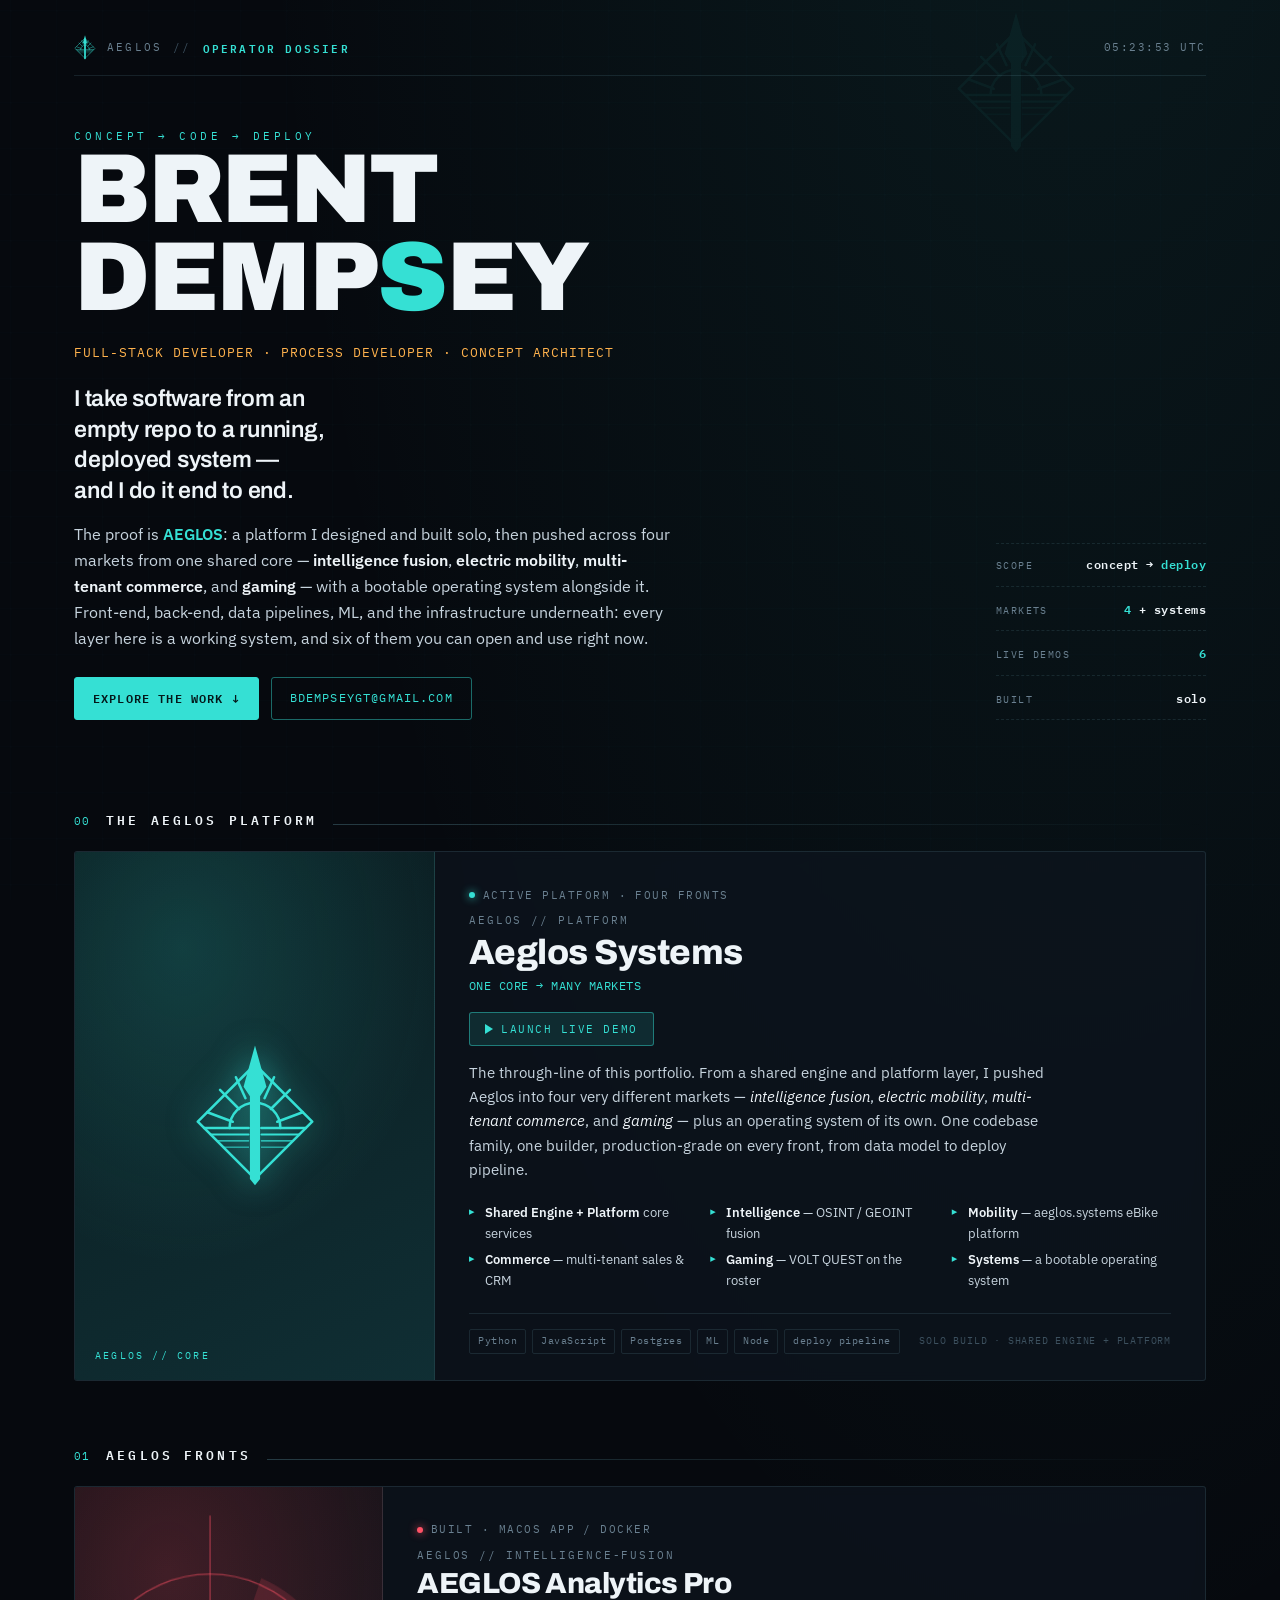
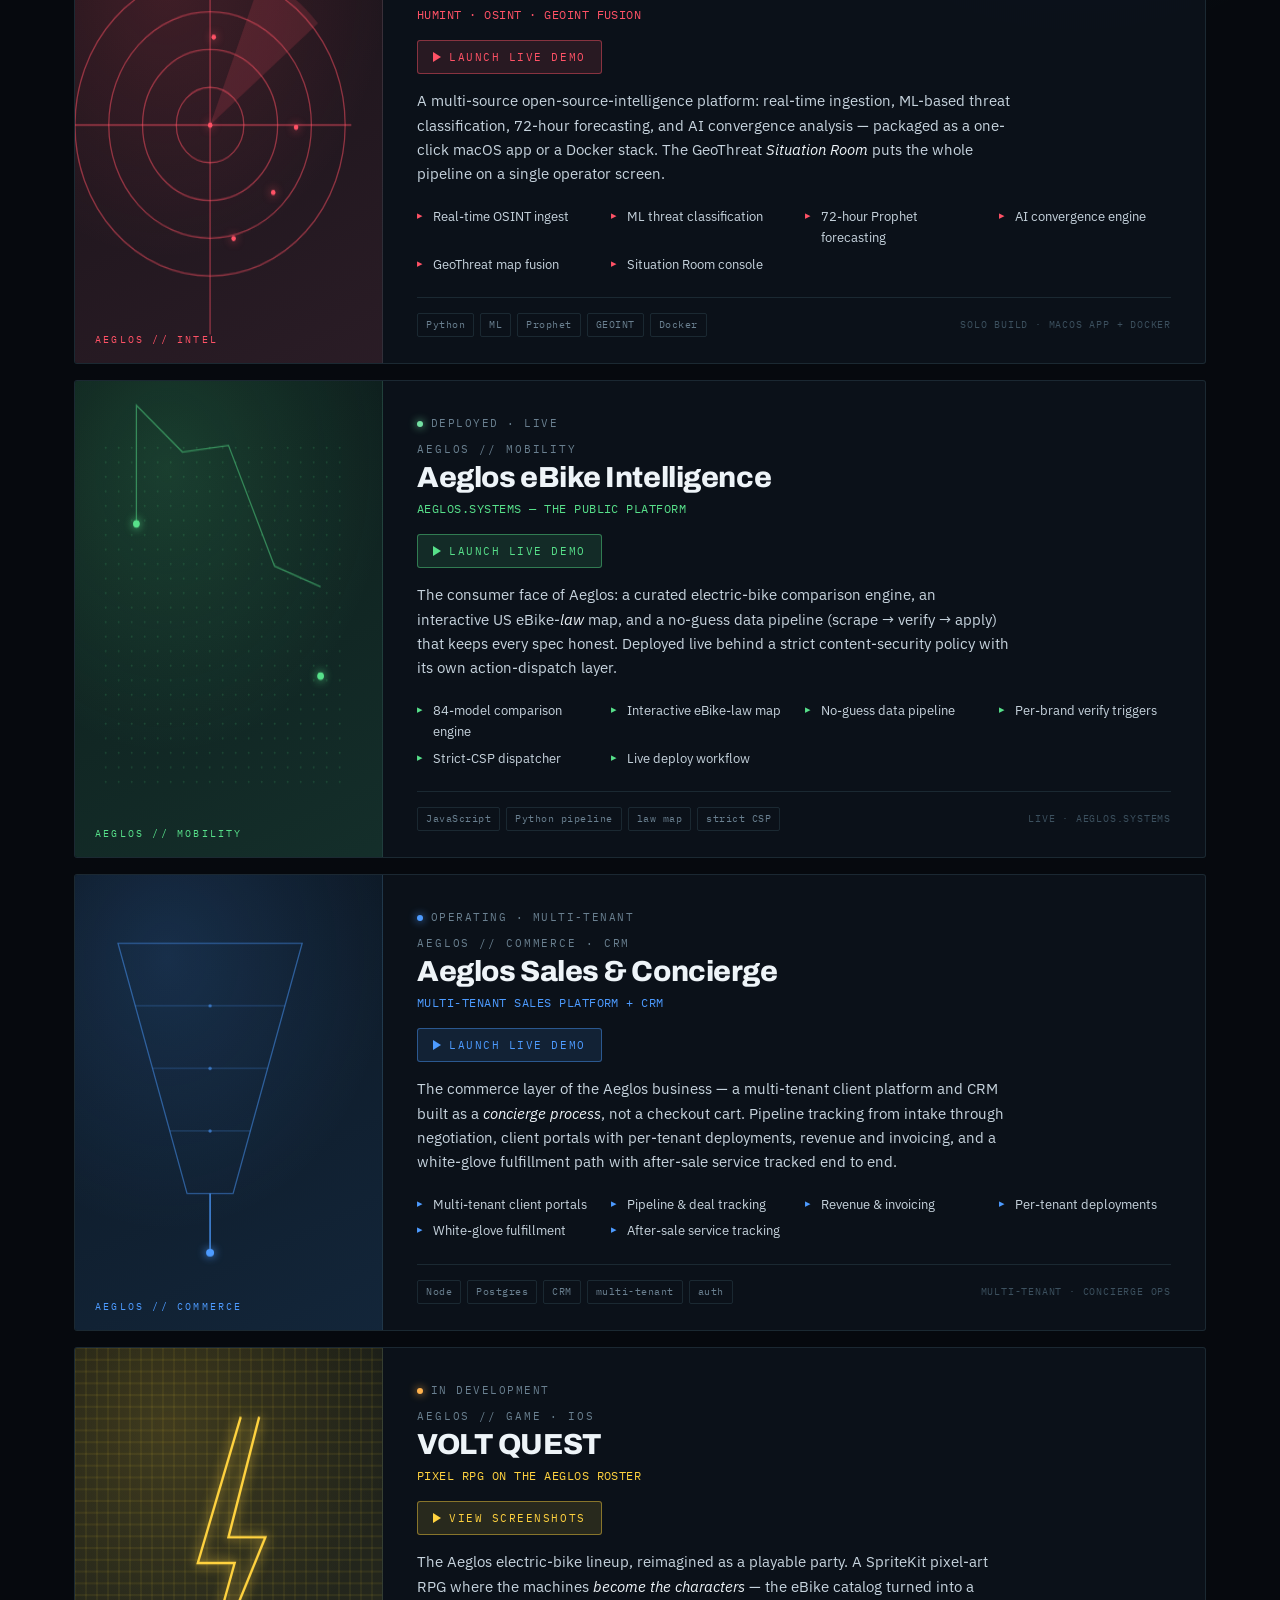
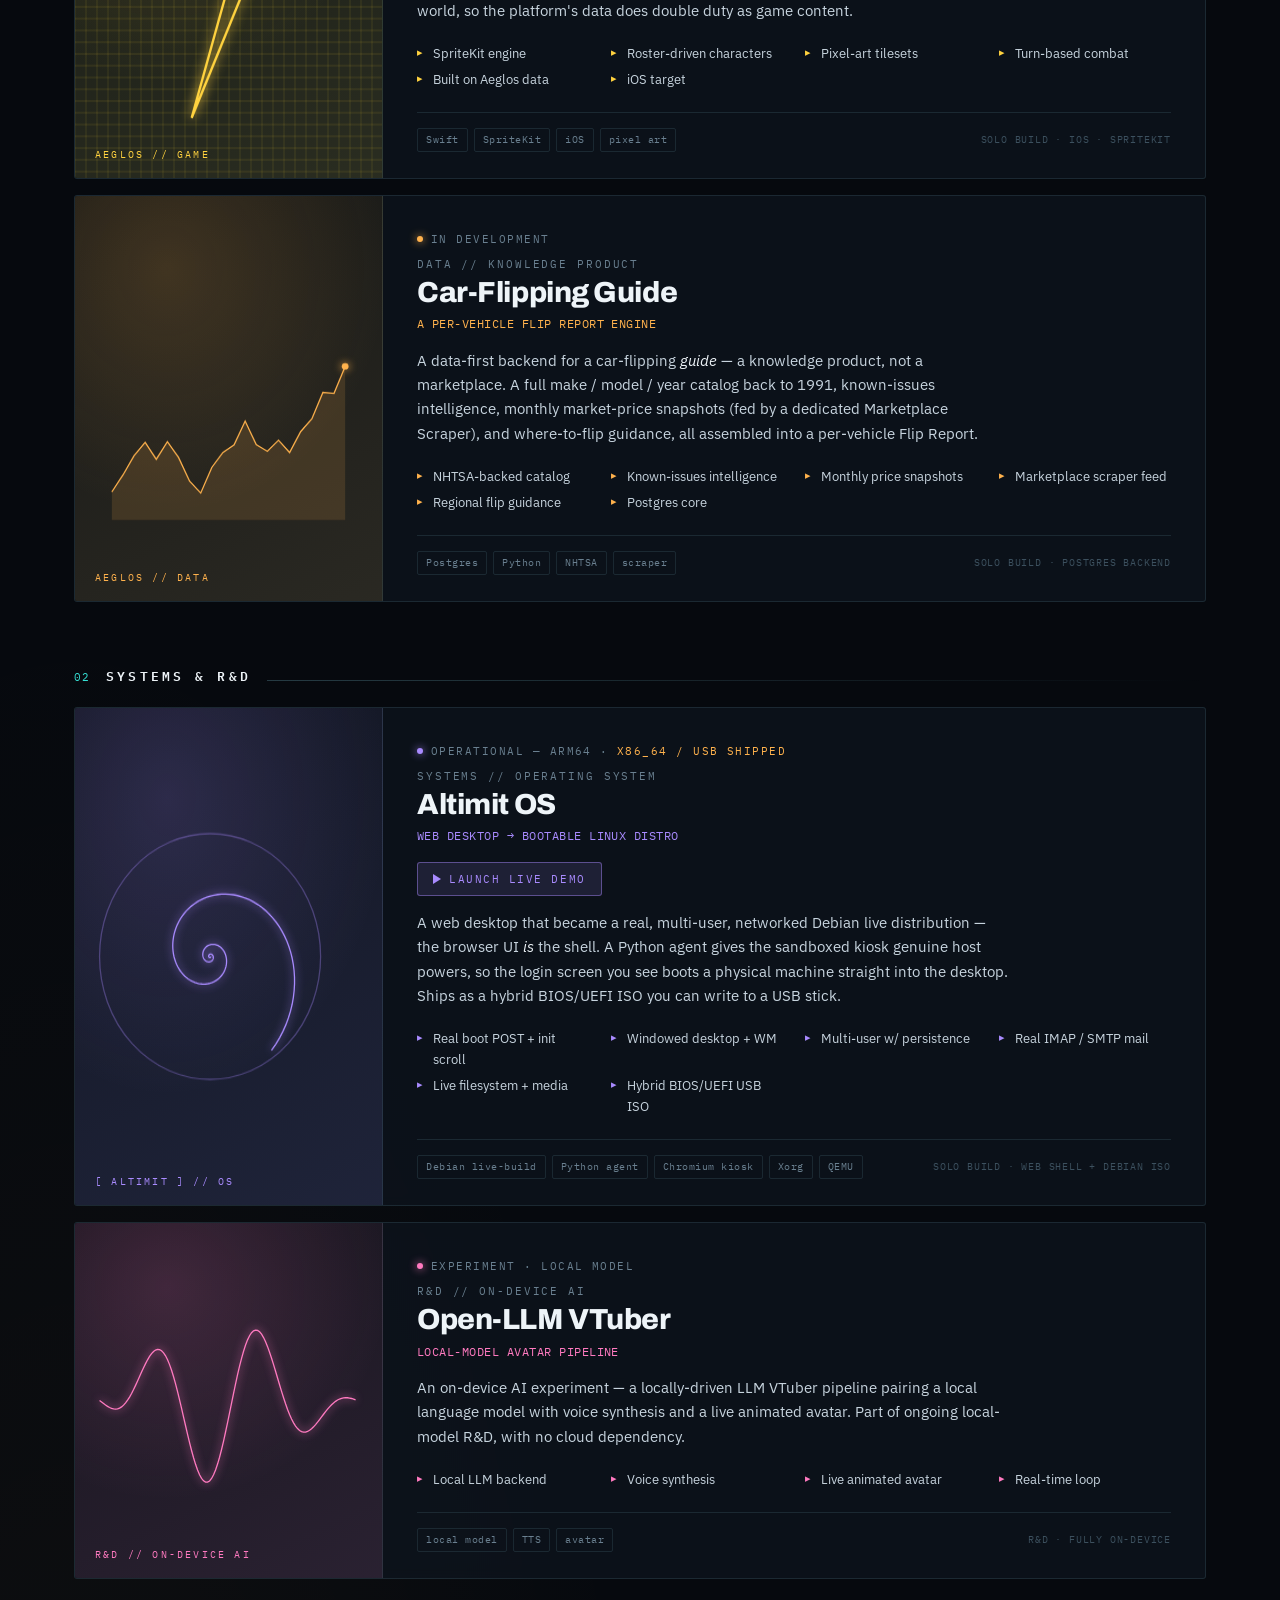
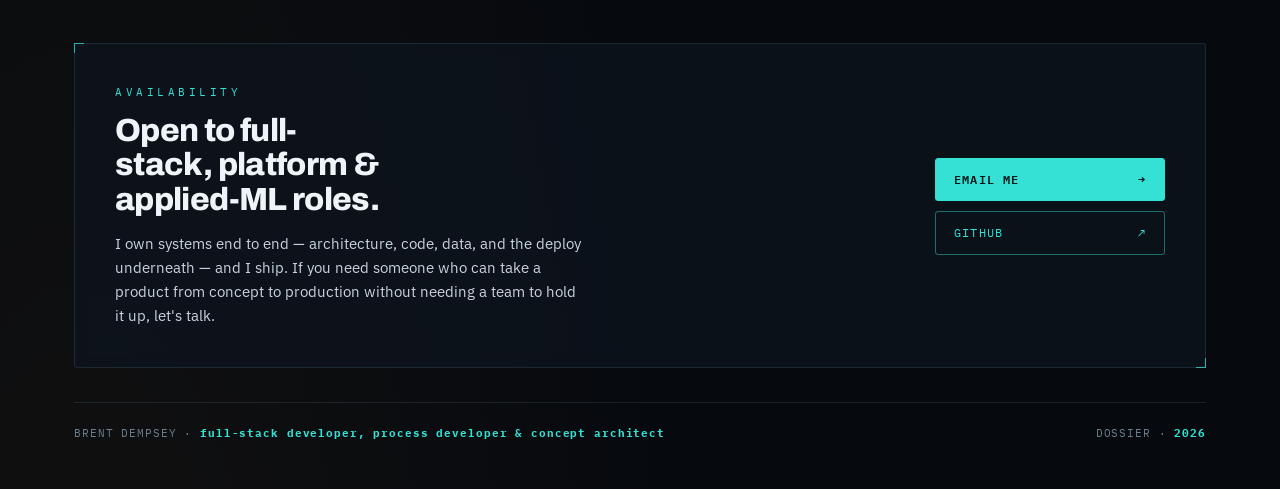
==== index.html @ 0423361f "Major polish pass: Aeglos mark + logo, Archivo/IBM Plex type system, sharpened senior copy, contact/" ====
<!DOCTYPE html>
<html lang="en">
<head>
<meta charset="utf-8">
<meta name="viewport" content="width=device-width, initial-scale=1">
<meta name="robots" content="noindex, nofollow, noarchive, noimageindex">
<title>Brent Dempsey — Full-Stack Developer &amp; Systems Builder</title>
<meta name="description" content="Brent Dempsey — full-stack developer and systems builder. AEGLOS: one platform shipped across intelligence, mobility, commerce, and gaming, plus a bootable OS. Concept to deploy, solo. Six live demos.">
<meta property="og:type" content="website">
<meta property="og:title" content="Brent Dempsey — Full-Stack Developer &amp; Systems Builder">
<meta property="og:description" content="One platform, four markets, a bootable OS — designed, built, and deployed solo. Six working demos you can open and use.">
<link rel="preconnect" href="https://fonts.googleapis.com">
<link rel="preconnect" href="https://fonts.gstatic.com" crossorigin>
<link href="https://fonts.googleapis.com/css2?family=Archivo:wght@500;600;700;800;900&family=IBM+Plex+Mono:wght@400;500;600&family=IBM+Plex+Sans:wght@300;400;500;600&display=swap" rel="stylesheet">
<link rel="icon" type="image/svg+xml" href="favicon.svg">
<style>
  :root{
    --void:#06090e; --void2:#080d14;
    --surface:rgba(14,22,31,.72); --surface2:rgba(20,30,41,.55);
    --ink:#c7d4de; --head:#eef4f8; --dim:#6a8090; --faint:#3c505e;
    --signal:#35e0d4; --signal-dim:#1a9f97;
    --amber:#ffb24d; --live:#74e0a3;
    --line:rgba(120,180,200,.14); --line-strong:rgba(120,190,205,.28);
    --acc:var(--signal);
    --mono:'IBM Plex Mono',ui-monospace,"SF Mono",Menlo,Consolas,monospace;
    --sans:'IBM Plex Sans',system-ui,-apple-system,"Helvetica Neue",Arial,sans-serif;
    --display:'Archivo',system-ui,-apple-system,"Helvetica Neue",Arial,sans-serif;
    --max:1180px;
  }
  *{box-sizing:border-box;margin:0;padding:0}
  html{scroll-behavior:smooth}
  body{
    background:var(--void); color:var(--ink); font-family:var(--sans);
    line-height:1.62; -webkit-font-smoothing:antialiased; overflow-x:hidden;
    background-image:
      radial-gradient(120% 80% at 84% -12%, rgba(53,224,212,.09), transparent 55%),
      radial-gradient(90% 70% at 6% 110%, rgba(255,178,77,.05), transparent 55%);
  }
  #hud{position:fixed;inset:0;z-index:0;pointer-events:none;opacity:.5}
  .wrap{position:relative;z-index:1;max-width:var(--max);margin:0 auto;padding:0 24px}
  a{color:inherit}

  /* Aeglos mark */
  .mk{display:block;color:var(--signal)}
  .mk-sm{width:22px;height:27px;flex:none}
  .mk-big{width:190px;height:auto;color:var(--acc);filter:drop-shadow(0 0 16px color-mix(in srgb,var(--acc) 55%,transparent));animation:mkpulse 5s ease-in-out infinite}
  @keyframes mkpulse{50%{filter:drop-shadow(0 0 26px color-mix(in srgb,var(--acc) 80%,transparent))}}
  @media (prefers-reduced-motion:reduce){.mk-big{animation:none}}

  .eyebrow{font-family:var(--mono);font-size:11px;letter-spacing:.32em;text-transform:uppercase;color:var(--signal)}
  .panel{position:relative;background:var(--surface);border:1px solid var(--line);
    backdrop-filter:blur(6px);border-radius:3px}
  .panel::before,.panel::after{content:"";position:absolute;width:9px;height:9px;border:1px solid var(--acc);opacity:.75}
  .panel::before{top:-1px;left:-1px;border-right:0;border-bottom:0}
  .panel::after{bottom:-1px;right:-1px;border-left:0;border-top:0}
  .tick{display:inline-flex;align-items:center;gap:8px;font-family:var(--mono);font-size:10.5px;letter-spacing:.14em;text-transform:uppercase;color:var(--dim)}
  .dot{width:6px;height:6px;border-radius:50%;background:var(--acc);box-shadow:0 0 8px var(--acc)}
  .dot.live{background:var(--live);box-shadow:0 0 8px var(--live)}
  .dot.amber{background:var(--amber);box-shadow:0 0 8px var(--amber)}

  /* header */
  header{padding:34px 0 26px;position:relative}
  .topbar{display:flex;justify-content:space-between;align-items:center;gap:16px;flex-wrap:wrap;
    border-bottom:1px solid var(--line);padding-bottom:14px;margin-bottom:52px}
  .brand{display:flex;align-items:center;gap:11px;font-family:var(--mono);font-size:11px;letter-spacing:.2em;color:var(--dim)}
  .brand b{color:var(--signal);font-weight:600}
  .brand .sep{color:var(--faint)}
  #clock{font-family:var(--mono);font-size:11px;letter-spacing:.14em;color:var(--dim);font-variant-numeric:tabular-nums}
  .hero-grid{display:grid;grid-template-columns:1fr auto;gap:44px;align-items:end;position:relative}
  .hero-mk{position:absolute;right:-40px;top:-120px;width:min(460px,42vw);height:auto;color:var(--signal);opacity:.05;z-index:-1;pointer-events:none}
  h1{font-family:var(--display);font-weight:900;letter-spacing:-.025em;line-height:.9;font-size:clamp(46px,8.6vw,98px);color:var(--head);text-wrap:balance}
  h1 .amp{color:var(--signal)}
  .role{font-family:var(--mono);font-size:12.5px;letter-spacing:.08em;color:var(--amber);margin-top:20px;text-transform:uppercase}
  .lead{font-family:var(--display);font-weight:600;font-size:clamp(18px,2.4vw,23px);line-height:1.32;color:var(--head);max-width:22ch;margin-top:22px;letter-spacing:-.01em;text-wrap:balance}
  .thesis{max-width:60ch;margin-top:16px;font-size:16px;color:var(--ink)}
  .thesis b{color:var(--head);font-weight:600} .thesis em{color:var(--signal);font-style:normal;font-weight:600}
  .hero-actions{display:flex;flex-wrap:wrap;gap:12px;margin-top:26px}
  .btn{font-family:var(--mono);font-size:11.5px;letter-spacing:.1em;text-transform:uppercase;text-decoration:none;
    padding:11px 18px;border-radius:3px;display:inline-flex;align-items:center;gap:8px;transition:transform .16s ease,background .16s ease,border-color .16s ease}
  .btn-primary{background:var(--signal);color:#04181a;font-weight:600;border:1px solid var(--signal)}
  .btn-primary:hover{transform:translateY(-2px);box-shadow:0 8px 24px rgba(53,224,212,.24)}
  .btn-ghost{background:transparent;color:var(--signal);border:1px solid color-mix(in srgb,var(--signal) 45%,transparent)}
  .btn-ghost:hover{background:color-mix(in srgb,var(--signal) 12%,transparent);transform:translateY(-2px)}
  .heroright{display:flex;flex-direction:column;gap:2px;min-width:210px}
  .statline{display:flex;justify-content:space-between;gap:18px;font-family:var(--mono);font-size:12px;
    padding:11px 0;border-bottom:1px dashed var(--line);letter-spacing:.04em;align-items:baseline}
  .statline:first-child{border-top:1px dashed var(--line)}
  .statline span{color:var(--dim);font-size:10px;letter-spacing:.14em;text-transform:uppercase} .statline b{color:var(--head);font-weight:600;font-variant-numeric:tabular-nums}
  .statline b em{color:var(--signal);font-style:normal}

  /* section head */
  .sec{margin:64px 0 20px;display:flex;align-items:baseline;gap:16px}
  .sec h2{font-family:var(--mono);font-size:13px;letter-spacing:.24em;text-transform:uppercase;color:var(--head);font-weight:600}
  .sec .rule{flex:1;height:1px;background:linear-gradient(90deg,var(--line-strong),transparent)}
  .sec .idx{font-family:var(--mono);font-size:11px;color:var(--acc);letter-spacing:.1em}

  /* build panel */
  .build{display:grid;grid-template-columns:308px 1fr;overflow:hidden;margin-bottom:16px}
  .build.feature{grid-template-columns:360px 1fr}
  .b-vis{position:relative;border-right:1px solid var(--line);min-height:296px;display:flex;align-items:center;justify-content:center;
    background:radial-gradient(120% 100% at 30% 18%, color-mix(in srgb, var(--acc) 16%, transparent), transparent 60%),
      linear-gradient(155deg, color-mix(in srgb, var(--acc) 7%, #070d12), color-mix(in srgb, var(--acc) 13%, #0a141c))}
  .b-vis canvas{position:absolute;inset:0;width:100%;height:100%}
  .b-vis .stamp{position:absolute;left:20px;bottom:15px;font-family:var(--mono);font-size:10px;letter-spacing:.22em;color:var(--acc);text-transform:uppercase;z-index:1}
  .b-body{padding:28px 34px 26px}
  .b-body .code{font-family:var(--mono);font-size:10.5px;letter-spacing:.18em;color:var(--dim);text-transform:uppercase;margin-top:6px}
  .b-body h3{font-family:var(--display);font-weight:800;font-size:29px;color:var(--head);letter-spacing:-.015em;margin-top:5px;line-height:1.04}
  .build.feature .b-body h3{font-size:35px}
  .b-body .sub{font-family:var(--mono);font-size:12px;color:var(--acc);letter-spacing:.04em;margin-top:6px;text-transform:uppercase}
  .b-body p{margin-top:15px;max-width:66ch;color:var(--ink);font-size:15px}
  .b-body p em{color:var(--head);font-style:italic}
  .caps{display:grid;grid-template-columns:repeat(auto-fit,minmax(160px,1fr));gap:5px 22px;margin-top:20px;list-style:none}
  .caps li{font-size:13px;color:var(--ink);padding-left:16px;position:relative}
  .caps li::before{content:"▸";position:absolute;left:0;color:var(--acc);font-size:11px;top:1px}
  .caps li b{color:var(--head);font-weight:600}
  .foot{display:flex;justify-content:space-between;align-items:center;gap:12px;margin-top:22px;padding-top:15px;border-top:1px solid var(--line);flex-wrap:wrap}
  .tags{display:flex;flex-wrap:wrap;gap:6px}
  .tags span{font-family:var(--mono);font-size:10px;letter-spacing:.05em;color:var(--dim);border:1px solid var(--line);padding:3px 8px;border-radius:2px}
  .loc{font-family:var(--mono);font-size:10px;color:var(--faint);letter-spacing:.08em;white-space:nowrap;text-transform:uppercase}

  /* contact */
  .contact{margin-top:64px;padding:40px 40px 38px;display:grid;grid-template-columns:1fr auto;gap:30px;align-items:center}
  .contact h2{font-family:var(--display);font-weight:800;font-size:clamp(24px,3.4vw,32px);color:var(--head);letter-spacing:-.02em;margin-top:12px;line-height:1.08;max-width:20ch;text-wrap:balance}
  .contact p{margin-top:14px;max-width:52ch;color:var(--ink);font-size:15px}
  .contact-actions{display:flex;flex-direction:column;gap:10px;min-width:230px}
  .contact-actions .btn{justify-content:space-between;font-size:12px}

  footer{margin:34px 0 46px;padding-top:22px;border-top:1px solid var(--line);
    display:flex;justify-content:space-between;align-items:center;flex-wrap:wrap;gap:12px}
  footer .f{font-family:var(--mono);font-size:11px;letter-spacing:.08em;color:var(--dim)}
  footer .f b{color:var(--signal)}

  .reveal{opacity:0;transform:translateY(14px)}
  .reveal.in{opacity:1;transform:none;transition:opacity .6s ease,transform .6s ease}
  @media (prefers-reduced-motion:reduce){.reveal{opacity:1;transform:none;transition:none} #hud{opacity:.32}}
  @media(max-width:820px){
    .hero-grid{grid-template-columns:1fr} .heroright{min-width:0;margin-top:8px}
    .lead{max-width:none}
    .contact{grid-template-columns:1fr;padding:28px 24px} .contact-actions{min-width:0}
    .build,.build.feature{grid-template-columns:1fr} .b-vis{min-height:170px;border-right:0;border-bottom:1px solid var(--line)}
    .dm-body{grid-template-columns:1fr !important}
    .mk-big{width:130px}
  }

  /* ---- launch-demo button on each panel ---- */
  .demo-btn{display:inline-flex;align-items:center;gap:8px;margin-top:16px;cursor:pointer;
    font-family:var(--mono);font-size:11px;letter-spacing:.14em;text-transform:uppercase;
    color:var(--acc);background:color-mix(in srgb,var(--acc) 12%,transparent);
    border:1px solid color-mix(in srgb,var(--acc) 45%,transparent);border-radius:3px;padding:9px 15px;
    transition:background .18s ease,transform .18s ease}
  .demo-btn:hover{background:color-mix(in srgb,var(--acc) 22%,transparent);transform:translateY(-1px)}
  .demo-btn:focus-visible{outline:2px solid var(--acc);outline-offset:2px}
  .demo-btn .pl{width:0;height:0;border-left:8px solid var(--acc);border-top:5px solid transparent;border-bottom:5px solid transparent}

  /* ---- demo overlay ---- */
  #demo{position:fixed;inset:0;z-index:50;display:none;background:rgba(3,6,10,.86);backdrop-filter:blur(9px);
    --acc:#35e0d4}
  #demo.on{display:flex;flex-direction:column}
  .dm-shell{margin:auto;width:min(1080px,96vw);height:min(760px,94vh);display:flex;flex-direction:column;
    background:linear-gradient(160deg,#080d13,#0a1119);border:1px solid color-mix(in srgb,var(--acc) 40%,var(--line));
    border-radius:5px;overflow:hidden;box-shadow:0 30px 90px rgba(0,0,0,.6),0 0 0 1px rgba(255,255,255,.02)}
  .dm-head{display:flex;align-items:center;gap:14px;padding:13px 18px;border-bottom:1px solid var(--line);
    background:color-mix(in srgb,var(--acc) 7%,transparent)}
  .dm-dot{width:9px;height:9px;border-radius:50%;background:var(--acc);box-shadow:0 0 10px var(--acc);flex:none}
  .dm-title{font-family:var(--mono);font-size:12px;letter-spacing:.16em;text-transform:uppercase;color:var(--head)}
  .dm-title b{color:var(--acc);font-weight:600}
  .dm-sub{font-family:var(--mono);font-size:10.5px;color:var(--dim);letter-spacing:.08em;margin-left:2px}
  .dm-live{margin-left:auto;font-family:var(--mono);font-size:9.5px;letter-spacing:.18em;color:var(--acc);
    display:flex;align-items:center;gap:6px;text-transform:uppercase}
  .dm-live::before{content:"";width:6px;height:6px;border-radius:50%;background:var(--acc);box-shadow:0 0 8px var(--acc);animation:blink 1.4s infinite}
  @keyframes blink{50%{opacity:.25}}
  @media (prefers-reduced-motion:reduce){.dm-live::before{animation:none}}
  .dm-x{margin-left:14px;cursor:pointer;color:var(--dim);background:none;border:1px solid var(--line);border-radius:3px;
    width:28px;height:28px;font-size:15px;line-height:1;display:flex;align-items:center;justify-content:center}
  .dm-x:hover{color:var(--head);border-color:var(--acc)}
  .dm-stage{flex:1;overflow:auto;position:relative}
  .dm-stage iframe{width:100%;height:100%;border:0;display:block;background:#0a0e14}
  .dm-open{display:inline-flex;align-items:center;gap:5px;margin-left:14px;font-family:var(--mono);font-size:10px;letter-spacing:.12em;text-transform:uppercase;color:var(--acc);text-decoration:none;border:1px solid color-mix(in srgb,var(--acc) 40%,transparent);padding:5px 9px;border-radius:3px}
  .dm-open:hover{background:color-mix(in srgb,var(--acc) 14%,transparent)}
  .dm-gal{padding:16px;display:grid;grid-template-columns:repeat(auto-fill,minmax(240px,1fr));gap:14px}
  .dm-gal figure{margin:0;border:1px solid var(--line);border-radius:4px;overflow:hidden;background:#0a0e14}
  .dm-gal img{width:100%;display:block}
  .dm-gal figcaption{font-family:var(--mono);font-size:10px;letter-spacing:.06em;color:var(--dim);padding:8px 10px;border-top:1px solid var(--line)}
  .dm-stage::-webkit-scrollbar{width:8px;height:8px}
  .dm-stage::-webkit-scrollbar-thumb{background:var(--line-strong);border-radius:4px}
</style>
</head>
<body>

<svg width="0" height="0" style="position:absolute" aria-hidden="true"><symbol id="aeglos-mark" viewBox="0 -32 200 236">
  <g fill="none" stroke="currentColor" stroke-width="4" stroke-linecap="round" stroke-linejoin="round">
    <polygon points="100,5 190,95 100,185 10,95"/>
    <line x1="135" y1="95" x2="175" y2="80"/><line x1="125" y1="75" x2="155" y2="45"/><line x1="115" y1="58" x2="130" y2="25"/>
    <line x1="65" y1="95" x2="25" y2="80"/><line x1="75" y1="75" x2="45" y2="45"/><line x1="85" y1="58" x2="70" y2="25"/>
    <path d="M 60 105 A 40 40 0 0 1 140 105"/>
    <line x1="20" y1="105" x2="90" y2="105"/><line x1="30" y1="115" x2="90" y2="115" stroke-width="3"/><line x1="40" y1="125" x2="90" y2="125" stroke-width="2"/><line x1="50" y1="135" x2="90" y2="135" stroke-width="1.5"/>
    <line x1="110" y1="105" x2="180" y2="105"/><line x1="110" y1="115" x2="170" y2="115" stroke-width="3"/><line x1="110" y1="125" x2="160" y2="125" stroke-width="2"/><line x1="110" y1="135" x2="150" y2="135" stroke-width="1.5"/>
  </g>
  <polygon points="100,-25 118,40 108,55 108,185 100,195 92,185 92,55 82,40" fill="currentColor"/>
</symbol></svg>

<canvas id="hud"></canvas>
<div class="wrap">
  <header>
    <div class="topbar">
      <div class="brand"><svg class="mk mk-sm"><use href="#aeglos-mark"/></svg> AEGLOS <span class="sep">//</span> <b>OPERATOR&nbsp;DOSSIER</b></div>
      <div id="clock">--:--:-- UTC</div>
    </div>
    <div class="hero-grid">
      <svg class="hero-mk" aria-hidden="true"><use href="#aeglos-mark"/></svg>
      <div>
        <div class="eyebrow reveal">Concept → code → deploy</div>
        <h1 class="reveal">BRENT<br>DEMP<span class="amp">S</span>EY</h1>
        <div class="role reveal">Full-Stack Developer · Process Developer · Concept Architect</div>
        <p class="lead reveal">I take software from an empty repo to a running, deployed system — and I do it end to end.</p>
        <p class="thesis reveal">The proof is <em>AEGLOS</em>: a platform I designed and built solo, then pushed
          across four markets from one shared core — <b>intelligence fusion</b>, <b>electric mobility</b>,
          <b>multi-tenant commerce</b>, and <b>gaming</b> — with a bootable operating system alongside it.
          Front-end, back-end, data pipelines, ML, and the infrastructure underneath: every layer here is a
          working system, and six of them you can open and use right now.</p>
        <div class="hero-actions reveal">
          <a href="#work" class="btn btn-primary">Explore the work ↓</a>
          <a href="mailto:bdempseygt@gmail.com" class="btn btn-ghost">bdempseygt@gmail.com</a>
        </div>
      </div>
      <div class="heroright reveal">
        <div class="statline"><span>Scope</span><b>concept → <em>deploy</em></b></div>
        <div class="statline"><span>Markets</span><b><em>4</em> + systems</b></div>
        <div class="statline"><span>Live demos</span><b><em>6</em></b></div>
        <div class="statline"><span>Built</span><b>solo</b></div>
      </div>
    </div>
  </header>

  <!-- PLATFORM -->
  <div class="sec reveal" id="work"><span class="idx">00</span><h2>The Aeglos Platform</h2><div class="rule"></div></div>
  <section class="build feature panel reveal" data-demo="core" style="--acc:#35e0d4">
    <div class="b-vis"><svg class="mk mk-big"><use href="#aeglos-mark"/></svg><div class="stamp">AEGLOS // CORE</div></div>
    <div class="b-body">
      <div class="tick"><span class="dot"></span>Active platform · four fronts</div>
      <div class="code">AEGLOS // PLATFORM</div>
      <h3>Aeglos Systems</h3>
      <div class="sub">One core → many markets</div>
      <p>The through-line of this portfolio. From a shared engine and platform layer, I pushed Aeglos into
        four very different markets — <em>intelligence fusion</em>, <em>electric mobility</em>,
        <em>multi-tenant commerce</em>, and <em>gaming</em> — plus an operating system of its own. One
        codebase family, one builder, production-grade on every front, from data model to deploy pipeline.</p>
      <ul class="caps">
        <li><b>Shared Engine + Platform</b> core services</li>
        <li><b>Intelligence</b> — OSINT / GEOINT fusion</li>
        <li><b>Mobility</b> — aeglos.systems eBike platform</li>
        <li><b>Commerce</b> — multi-tenant sales &amp; CRM</li>
        <li><b>Gaming</b> — VOLT QUEST on the roster</li>
        <li><b>Systems</b> — a bootable operating system</li>
      </ul>
      <div class="foot">
        <div class="tags"><span>Python</span><span>JavaScript</span><span>Postgres</span><span>ML</span><span>Node</span><span>deploy pipeline</span></div>
        <div class="loc">Solo build · shared engine + platform</div>
      </div>
    </div>
  </section>

  <!-- FRONTS -->
  <div class="sec reveal"><span class="idx">01</span><h2>Aeglos Fronts</h2><div class="rule"></div></div>

  <section class="build panel reveal" data-demo="analytics" style="--acc:#ff5266">
    <div class="b-vis"><canvas data-viz="radar"></canvas><div class="stamp">AEGLOS // INTEL</div></div>
    <div class="b-body">
      <div class="tick"><span class="dot"></span>Built · macOS app / Docker</div>
      <div class="code">AEGLOS // INTELLIGENCE-FUSION</div>
      <h3>AEGLOS Analytics Pro</h3>
      <div class="sub">HUMINT · OSINT · GEOINT fusion</div>
      <p>A multi-source open-source-intelligence platform: real-time ingestion, ML-based threat
        classification, 72-hour forecasting, and AI convergence analysis — packaged as a one-click macOS app
        or a Docker stack. The GeoThreat <em>Situation Room</em> puts the whole pipeline on a single operator
        screen.</p>
      <ul class="caps">
        <li>Real-time OSINT ingest</li>
        <li>ML threat classification</li>
        <li>72-hour Prophet forecasting</li>
        <li>AI convergence engine</li>
        <li>GeoThreat map fusion</li>
        <li>Situation Room console</li>
      </ul>
      <div class="foot">
        <div class="tags"><span>Python</span><span>ML</span><span>Prophet</span><span>GEOINT</span><span>Docker</span></div>
        <div class="loc">Solo build · macOS app + Docker</div>
      </div>
    </div>
  </section>

  <section class="build panel reveal" data-demo="ebike" style="--acc:#57e08a">
    <div class="b-vis"><canvas data-viz="map"></canvas><div class="stamp">AEGLOS // MOBILITY</div></div>
    <div class="b-body">
      <div class="tick"><span class="dot live"></span>Deployed · live</div>
      <div class="code">AEGLOS // MOBILITY</div>
      <h3>Aeglos eBike Intelligence</h3>
      <div class="sub">aeglos.systems — the public platform</div>
      <p>The consumer face of Aeglos: a curated electric-bike comparison engine, an interactive US
        eBike-<em>law</em> map, and a no-guess data pipeline (scrape → verify → apply) that keeps every spec
        honest. Deployed live behind a strict content-security policy with its own action-dispatch layer.</p>
      <ul class="caps">
        <li>84-model comparison engine</li>
        <li>Interactive eBike-law map</li>
        <li>No-guess data pipeline</li>
        <li>Per-brand verify triggers</li>
        <li>Strict-CSP dispatcher</li>
        <li>Live deploy workflow</li>
      </ul>
      <div class="foot">
        <div class="tags"><span>JavaScript</span><span>Python pipeline</span><span>law map</span><span>strict CSP</span></div>
        <div class="loc">Live · aeglos.systems</div>
      </div>
    </div>
  </section>

  <section class="build panel reveal" data-demo="sales" style="--acc:#4d9bff">
    <div class="b-vis"><canvas data-viz="funnel"></canvas><div class="stamp">AEGLOS // COMMERCE</div></div>
    <div class="b-body">
      <div class="tick"><span class="dot"></span>Operating · multi-tenant</div>
      <div class="code">AEGLOS // COMMERCE · CRM</div>
      <h3>Aeglos Sales &amp; Concierge</h3>
      <div class="sub">Multi-tenant sales platform + CRM</div>
      <p>The commerce layer of the Aeglos business — a multi-tenant client platform and CRM built as a
        <em>concierge process</em>, not a checkout cart. Pipeline tracking from intake through negotiation,
        client portals with per-tenant deployments, revenue and invoicing, and a white-glove fulfillment
        path with after-sale service tracked end to end.</p>
      <ul class="caps">
        <li>Multi-tenant client portals</li>
        <li>Pipeline &amp; deal tracking</li>
        <li>Revenue &amp; invoicing</li>
        <li>Per-tenant deployments</li>
        <li>White-glove fulfillment</li>
        <li>After-sale service tracking</li>
      </ul>
      <div class="foot">
        <div class="tags"><span>Node</span><span>Postgres</span><span>CRM</span><span>multi-tenant</span><span>auth</span></div>
        <div class="loc">Multi-tenant · concierge ops</div>
      </div>
    </div>
  </section>

  <section class="build panel reveal" data-demo="volt" style="--acc:#ffd23f">
    <div class="b-vis"><canvas data-viz="bolt"></canvas><div class="stamp">AEGLOS // GAME</div></div>
    <div class="b-body">
      <div class="tick"><span class="dot amber"></span>In development</div>
      <div class="code">AEGLOS // GAME · iOS</div>
      <h3>VOLT QUEST</h3>
      <div class="sub">Pixel RPG on the Aeglos roster</div>
      <p>The Aeglos electric-bike lineup, reimagined as a playable party. A SpriteKit pixel-art RPG where the
        machines <em>become the characters</em> — the eBike catalog turned into a world, so the platform's
        data does double duty as game content.</p>
      <ul class="caps">
        <li>SpriteKit engine</li>
        <li>Roster-driven characters</li>
        <li>Pixel-art tilesets</li>
        <li>Turn-based combat</li>
        <li>Built on Aeglos data</li>
        <li>iOS target</li>
      </ul>
      <div class="foot">
        <div class="tags"><span>Swift</span><span>SpriteKit</span><span>iOS</span><span>pixel art</span></div>
        <div class="loc">Solo build · iOS · SpriteKit</div>
      </div>
    </div>
  </section>

  <section class="build panel reveal" style="--acc:#ffb24d">
    <div class="b-vis"><canvas data-viz="chart"></canvas><div class="stamp">AEGLOS // DATA</div></div>
    <div class="b-body">
      <div class="tick"><span class="dot amber"></span>In development</div>
      <div class="code">DATA // KNOWLEDGE PRODUCT</div>
      <h3>Car-Flipping Guide</h3>
      <div class="sub">A per-vehicle Flip Report engine</div>
      <p>A data-first backend for a car-flipping <em>guide</em> — a knowledge product, not a marketplace.
        A full make / model / year catalog back to 1991, known-issues intelligence, monthly market-price
        snapshots (fed by a dedicated Marketplace Scraper), and where-to-flip guidance, all assembled into a
        per-vehicle Flip Report.</p>
      <ul class="caps">
        <li>NHTSA-backed catalog</li>
        <li>Known-issues intelligence</li>
        <li>Monthly price snapshots</li>
        <li>Marketplace scraper feed</li>
        <li>Regional flip guidance</li>
        <li>Postgres core</li>
      </ul>
      <div class="foot">
        <div class="tags"><span>Postgres</span><span>Python</span><span>NHTSA</span><span>scraper</span></div>
        <div class="loc">Solo build · Postgres backend</div>
      </div>
    </div>
  </section>

  <!-- SYSTEMS -->
  <div class="sec reveal"><span class="idx">02</span><h2>Systems &amp; R&amp;D</h2><div class="rule"></div></div>

  <section class="build panel reveal" data-demo="altimit" style="--acc:#a98bff">
    <div class="b-vis"><canvas data-viz="spiral"></canvas><div class="stamp">[ ALTIMIT ] // OS</div></div>
    <div class="b-body">
      <div class="tick"><span class="dot"></span>Operational — arm64 · <span style="color:var(--amber)">x86_64 / USB shipped</span></div>
      <div class="code">SYSTEMS // OPERATING SYSTEM</div>
      <h3>Altimit OS</h3>
      <div class="sub">Web desktop → bootable Linux distro</div>
      <p>A web desktop that became a real, multi-user, networked Debian live distribution — the browser UI
        <em>is</em> the shell. A Python agent gives the sandboxed kiosk genuine host powers, so the login
        screen you see boots a physical machine straight into the desktop. Ships as a hybrid BIOS/UEFI ISO
        you can write to a USB stick.</p>
      <ul class="caps">
        <li>Real boot POST + init scroll</li>
        <li>Windowed desktop + WM</li>
        <li>Multi-user w/ persistence</li>
        <li>Real IMAP / SMTP mail</li>
        <li>Live filesystem + media</li>
        <li>Hybrid BIOS/UEFI USB ISO</li>
      </ul>
      <div class="foot">
        <div class="tags"><span>Debian live-build</span><span>Python agent</span><span>Chromium kiosk</span><span>Xorg</span><span>QEMU</span></div>
        <div class="loc">Solo build · web shell + Debian ISO</div>
      </div>
    </div>
  </section>

  <section class="build panel reveal" style="--acc:#ff7ac0">
    <div class="b-vis"><canvas data-viz="wave"></canvas><div class="stamp">R&D // ON-DEVICE AI</div></div>
    <div class="b-body">
      <div class="tick"><span class="dot"></span>Experiment · local model</div>
      <div class="code">R&amp;D // ON-DEVICE AI</div>
      <h3>Open-LLM VTuber</h3>
      <div class="sub">Local-model avatar pipeline</div>
      <p>An on-device AI experiment — a locally-driven LLM VTuber pipeline pairing a local language model
        with voice synthesis and a live animated avatar. Part of ongoing local-model R&amp;D, with no cloud
        dependency.</p>
      <ul class="caps">
        <li>Local LLM backend</li>
        <li>Voice synthesis</li>
        <li>Live animated avatar</li>
        <li>Real-time loop</li>
      </ul>
      <div class="foot">
        <div class="tags"><span>local model</span><span>TTS</span><span>avatar</span></div>
        <div class="loc">R&amp;D · fully on-device</div>
      </div>
    </div>
  </section>

  <!-- CONTACT -->
  <section class="contact panel reveal" id="contact" style="--acc:#35e0d4">
    <div>
      <div class="eyebrow">Availability</div>
      <h2>Open to full-stack, platform &amp; applied-ML roles.</h2>
      <p>I own systems end to end — architecture, code, data, and the deploy underneath — and I ship. If you
        need someone who can take a product from concept to production without needing a team to hold it up,
        let's talk.</p>
    </div>
    <div class="contact-actions">
      <a href="mailto:bdempseygt@gmail.com" class="btn btn-primary">Email me <span>→</span></a>
      <a href="https://github.com/EnzoSemper" target="_blank" rel="noopener" class="btn btn-ghost">GitHub <span>↗</span></a>
    </div>
  </section>

  <footer>
    <div class="f">BRENT DEMPSEY · <b>full-stack developer, process developer &amp; concept architect</b></div>
    <div class="f">DOSSIER · <b id="stamp">2026</b></div>
  </footer>
</div>

<div id="demo" role="dialog" aria-modal="true" aria-label="Product demo">
  <div class="dm-shell">
    <div class="dm-head">
      <span class="dm-dot"></span>
      <span class="dm-title" id="dm-title"></span>
      <span class="dm-sub" id="dm-sub"></span>
      <span class="dm-live">Live demo</span>
      <a class="dm-open" id="dm-open" target="_blank" rel="noopener">open ↗</a>
      <button class="dm-x" id="dm-x" aria-label="Close demo">✕</button>
    </div>
    <div class="dm-stage" id="dm-stage"></div>
  </div>
</div>

<script>
(function(){
  var rm=matchMedia('(prefers-reduced-motion:reduce)').matches;
  function p(n){return String(n).padStart(2,'0')}
  function tick(){var d=new Date(),c=document.getElementById('clock'); if(c)c.textContent=p(d.getUTCHours())+':'+p(d.getUTCMinutes())+':'+p(d.getUTCSeconds())+' UTC';}
  tick(); setInterval(tick,1000);
  document.getElementById('stamp').textContent=new Date().getFullYear();

  var io=new IntersectionObserver(function(es){es.forEach(function(e){if(e.isIntersecting){e.target.classList.add('in');io.unobserve(e.target);}});},{threshold:.1});
  document.querySelectorAll('.reveal').forEach(function(el,i){ if(rm){el.classList.add('in');return;} setTimeout(function(){io.observe(el);}, Math.min(i*30,260)); });

  // ambient HUD grid + scanline
  var cv=document.getElementById('hud'),cx=cv.getContext('2d'),W,H,t=0;
  function rs(){W=cv.width=innerWidth*devicePixelRatio;H=cv.height=innerHeight*devicePixelRatio;}
  rs(); addEventListener('resize',rs);
  function hud(){
    cx.clearRect(0,0,W,H);
    var g=46*devicePixelRatio, off=(t*.14)%g;
    cx.strokeStyle='rgba(90,150,165,0.05)';cx.lineWidth=1;
    for(var x=-g+off;x<W;x+=g){cx.beginPath();cx.moveTo(x,0);cx.lineTo(x,H);cx.stroke();}
    for(var y=-g+off;y<H;y+=g){cx.beginPath();cx.moveTo(0,y);cx.lineTo(W,y);cx.stroke();}
    var sy=(t*devicePixelRatio*0.6)%(H+200)-100, gr=cx.createLinearGradient(0,sy-60,0,sy+60);
    gr.addColorStop(0,'rgba(53,224,212,0)');gr.addColorStop(.5,'rgba(53,224,212,0.06)');gr.addColorStop(1,'rgba(53,224,212,0)');
    cx.fillStyle=gr;cx.fillRect(0,sy-60,W,120);
    t++; if(!rm)requestAnimationFrame(hud);
  }
  hud();

  // per-panel motif visuals (static, distinct per build)
  function rnd(s){return function(){s=(s*16807)%2147483647;return s/2147483647;};}
  function paint(cv){
    var d=devicePixelRatio||1, w=cv.width=cv.offsetWidth*d, h=cv.height=cv.offsetHeight*d;
    var pan=cv.closest('.build'), acc=(pan?getComputedStyle(pan).getPropertyValue('--acc'):'').trim()||'#35e0d4';
    var c=cv.getContext('2d'), type=cv.dataset.viz;
    c.clearRect(0,0,w,h); c.lineWidth=1.3*d; c.strokeStyle=acc; c.fillStyle=acc;
    var cxp=w*.44, cyp=h*.5, R=r=rnd(type.length*97+7);
    if(type==='radar'){
      c.globalAlpha=.5;
      for(var k=1;k<=4;k++){c.beginPath();c.arc(cxp,cyp,(Math.min(w,h)*.11*k),0,7);c.stroke();}
      c.beginPath();c.moveTo(cxp-Math.min(w,h)*.46,cyp);c.lineTo(cxp+Math.min(w,h)*.46,cyp);c.moveTo(cxp,cyp-h*.44);c.lineTo(cxp,cyp+h*.44);c.stroke();
      c.globalAlpha=1;var ang=-0.7, rr=Math.min(w,h)*.46;
      c.beginPath();c.moveTo(cxp,cyp);c.arc(cxp,cyp,rr,ang-0.5,ang);c.closePath();c.globalAlpha=.16;c.fill();c.globalAlpha=1;
      c.shadowColor=acc;c.shadowBlur=8*d;
      for(k=0;k<5;k++){var a=r()*6.28,rd2=r()*rr*.85;c.beginPath();c.arc(cxp+Math.cos(a)*rd2,cyp+Math.sin(a)*rd2,2.3*d,0,7);c.fill();}
    } else if(type==='map'){
      c.globalAlpha=.16;for(var gx=w*.1;gx<w*.9;gx+=13*d)for(var gy=h*.14;gy<h*.86;gy+=13*d){c.beginPath();c.arc(gx,gy,1*d,0,7);c.fill();}
      c.globalAlpha=.5;c.beginPath();c.moveTo(w*.2,h*.3);for(k=0;k<5;k++)c.lineTo(w*(.2+.15*k),h*(.3+(r()-.5)*.5));c.stroke();
      c.globalAlpha=1;c.shadowColor=acc;c.shadowBlur=8*d;[[.2,.3],[.8,.62]].forEach(function(pp){c.beginPath();c.arc(w*pp[0],h*pp[1],3.4*d,0,7);c.fill();});
    } else if(type==='bolt'){
      c.globalAlpha=.1;for(gx=0;gx<w;gx+=11*d){c.beginPath();c.moveTo(gx,0);c.lineTo(gx,h);c.stroke();}for(gy=0;gy<h;gy+=11*d){c.beginPath();c.moveTo(0,gy);c.lineTo(w,gy);c.stroke();}
      c.globalAlpha=1;c.shadowColor=acc;c.shadowBlur=12*d;c.lineWidth=2.4*d;
      c.beginPath();c.moveTo(w*.54,h*.16);c.lineTo(w*.4,h*.5);c.lineTo(w*.52,h*.5);c.lineTo(w*.38,h*.86);c.lineTo(w*.62,h*.44);c.lineTo(w*.5,h*.44);c.lineTo(w*.6,h*.16);c.stroke();
    } else if(type==='chart'){
      var n=22,xs=w*.12,xe=w*.88,base=h*.8,vals=[];var v=.2;for(k=0;k<n;k++){v=Math.max(.05,Math.min(.92,v+(r()-.42)*.22));vals.push(v);}
      c.beginPath();for(k=0;k<n;k++){var X=xs+(xe-xs)*k/(n-1),Y=base-(base-h*.16)*vals[k];k?c.lineTo(X,Y):c.moveTo(X,Y);}
      c.lineTo(xe,base);c.lineTo(xs,base);c.closePath();c.globalAlpha=.14;c.fill();c.globalAlpha=1;
      c.beginPath();for(k=0;k<n;k++){X=xs+(xe-xs)*k/(n-1);Y=base-(base-h*.16)*vals[k];k?c.lineTo(X,Y):c.moveTo(X,Y);}c.stroke();
      c.shadowColor=acc;c.shadowBlur=9*d;c.beginPath();c.arc(xe,base-(base-h*.16)*vals[n-1],3.4*d,0,7);c.fill();
    } else if(type==='funnel'){
      var topW=w*.6,botW=w*.15,ty=h*.15,by=h*.7,cxf=w*.44;
      c.globalAlpha=.5;c.beginPath();c.moveTo(cxf-topW/2,ty);c.lineTo(cxf+topW/2,ty);c.lineTo(cxf+botW/2,by);c.lineTo(cxf-botW/2,by);c.closePath();c.stroke();
      for(k=1;k<4;k++){var f=k/4,yy=ty+(by-ty)*f,ww=topW+(botW-topW)*f;c.globalAlpha=.26;c.beginPath();c.moveTo(cxf-ww/2,yy);c.lineTo(cxf+ww/2,yy);c.stroke();c.globalAlpha=.6;c.beginPath();c.arc(cxf,yy,1.7*d,0,7);c.fill();}
      c.globalAlpha=1;c.beginPath();c.moveTo(cxf,by);c.lineTo(cxf,by+h*.13);c.stroke();
      c.shadowColor=acc;c.shadowBlur=10*d;c.beginPath();c.arc(cxf,by+h*.13,4*d,0,7);c.fill();
    } else if(type==='wave'){
      c.shadowColor=acc;c.shadowBlur=8*d;c.beginPath();
      for(var X2=w*.08;X2<=w*.92;X2+=2*d){var env=Math.sin((X2-w*.08)/(w*.84)*Math.PI);var Y2=cyp+Math.sin(X2*.06/d)*h*.24*env*(.6+.4*Math.sin(X2*.013/d));X2>w*.08?c.lineTo(X2,Y2):c.moveTo(X2,Y2);}c.stroke();
    } else if(type==='spiral'){
      var turns=3.15,steps=300,b=.26,a0=.5*d,mr=a0*Math.exp(b*turns*6.283),sc=(Math.min(w,h)*.34)/mr;
      c.shadowColor=acc;c.shadowBlur=8*d;c.beginPath();
      for(k=0;k<=steps;k++){var th=(k/steps)*turns*6.283,rr2=a0*Math.exp(b*th)*sc,X3=cxp+rr2*Math.cos(th),Y3=cyp+rr2*Math.sin(th);k?c.lineTo(X3,Y3):c.moveTo(X3,Y3);}c.stroke();
      c.shadowBlur=0;c.globalAlpha=.35;c.beginPath();c.arc(cxp,cyp,Math.min(w,h)*.36,0,7);c.stroke();c.globalAlpha=1;
    }
  }
  function paintAll(){document.querySelectorAll('.b-vis canvas').forEach(paint);}
  paintAll(); addEventListener('resize',function(){clearTimeout(window._pt);window._pt=setTimeout(paintAll,180);});
})();
</script>

<script>
/* ===================== PRODUCT DEMO LAUNCHER ===================== */
(function(){
  var overlay=document.getElementById('demo'), stage=document.getElementById('dm-stage'),
      titleEl=document.getElementById('dm-title'), subEl=document.getElementById('dm-sub'),
      openEl=document.getElementById('dm-open');
  var DEMOS={
    core:{title:'AEGLOS <b>Platform</b>', sub:'platform landing', type:'iframe', src:'demos/platform/index.html'},
    analytics:{title:'AEGLOS <b>Analytics Pro</b>', sub:'GeoThreat · standalone demo', type:'iframe', src:'demos/analytics/index.html'},
    ebike:{title:'Aeglos <b>eBike Intelligence</b>', sub:'real catalog + law map', type:'iframe', src:'demos/ebike/index.html'},
    sales:{title:'Aeglos <b>CRM &amp; Concierge</b>', sub:'client console · sample data', type:'iframe', src:'demos/crm/index.html'},
    altimit:{title:'[ <b>ALTIMIT</b> ] OS', sub:'the real web desktop', type:'iframe', src:'demos/altimit/index.html'},
    volt:{title:'<b>VOLT QUEST</b>', sub:'iOS pixel RPG · real screenshots', type:'gallery', shots:[
      ['demos/volt/20_title_final.png','Title screen'],
      ['demos/volt/02_charselect.png','Character select — the Aeglos roster'],
      ['demos/volt/21_overworld_final.png','Overworld'],
      ['demos/volt/33_overworld_npc.png','Overworld — NPC encounter'],
      ['demos/volt/04_race.png','Race'],
      ['demos/volt/30_starter.png','Starter select'],
      ['demos/volt/32_ending.png','Ending'],
      ['demos/volt/11_overworld_art.png','Concept art']
    ]}
  };
  document.querySelectorAll('.build[data-demo]').forEach(function(sec){
    var key=sec.dataset.demo; if(!DEMOS[key])return;
    var anchor=sec.querySelector('.b-body .sub'), b=document.createElement('button');
    b.className='demo-btn'; b.type='button';
    b.innerHTML='<span class="pl"></span> '+(DEMOS[key].type==='gallery'?'View screenshots':'Launch live demo');
    (anchor||sec.querySelector('.b-body')).insertAdjacentElement(anchor?'afterend':'beforeend', b);
    b.addEventListener('click', function(){ openDemo(key, sec); });
  });
  function openDemo(key, sec){
    var def=DEMOS[key]; if(!def)return;
    var acc=getComputedStyle(sec).getPropertyValue('--acc').trim()||'#35e0d4';
    overlay.style.setProperty('--acc', acc);
    titleEl.innerHTML=def.title; subEl.textContent=def.sub||'';
    stage.innerHTML='';
    if(def.type==='iframe'){
      openEl.href=def.src; openEl.style.display='';
      var fr=document.createElement('iframe'); fr.src=def.src; fr.setAttribute('title', def.title.replace(/<[^>]+>/g,''));
      stage.appendChild(fr);
    } else {
      openEl.style.display='none';
      var g=document.createElement('div'); g.className='dm-gal';
      g.innerHTML=def.shots.map(function(s){return '<figure><img loading="lazy" src="'+s[0]+'" alt="'+s[1]+'"><figcaption>'+s[1]+'</figcaption></figure>';}).join('');
      stage.appendChild(g);
    }
    overlay.classList.add('on'); document.body.style.overflow='hidden';
    document.getElementById('dm-x').focus();
  }
  function closeDemo(){ overlay.classList.remove('on'); stage.innerHTML=''; document.body.style.overflow=''; }
  document.getElementById('dm-x').addEventListener('click', closeDemo);
  overlay.addEventListener('mousedown', function(e){ if(e.target===overlay) closeDemo(); });
  addEventListener('keydown', function(e){ if(e.key==='Escape' && overlay.classList.contains('on')) closeDemo(); });
})();
</script>
</body>
</html>
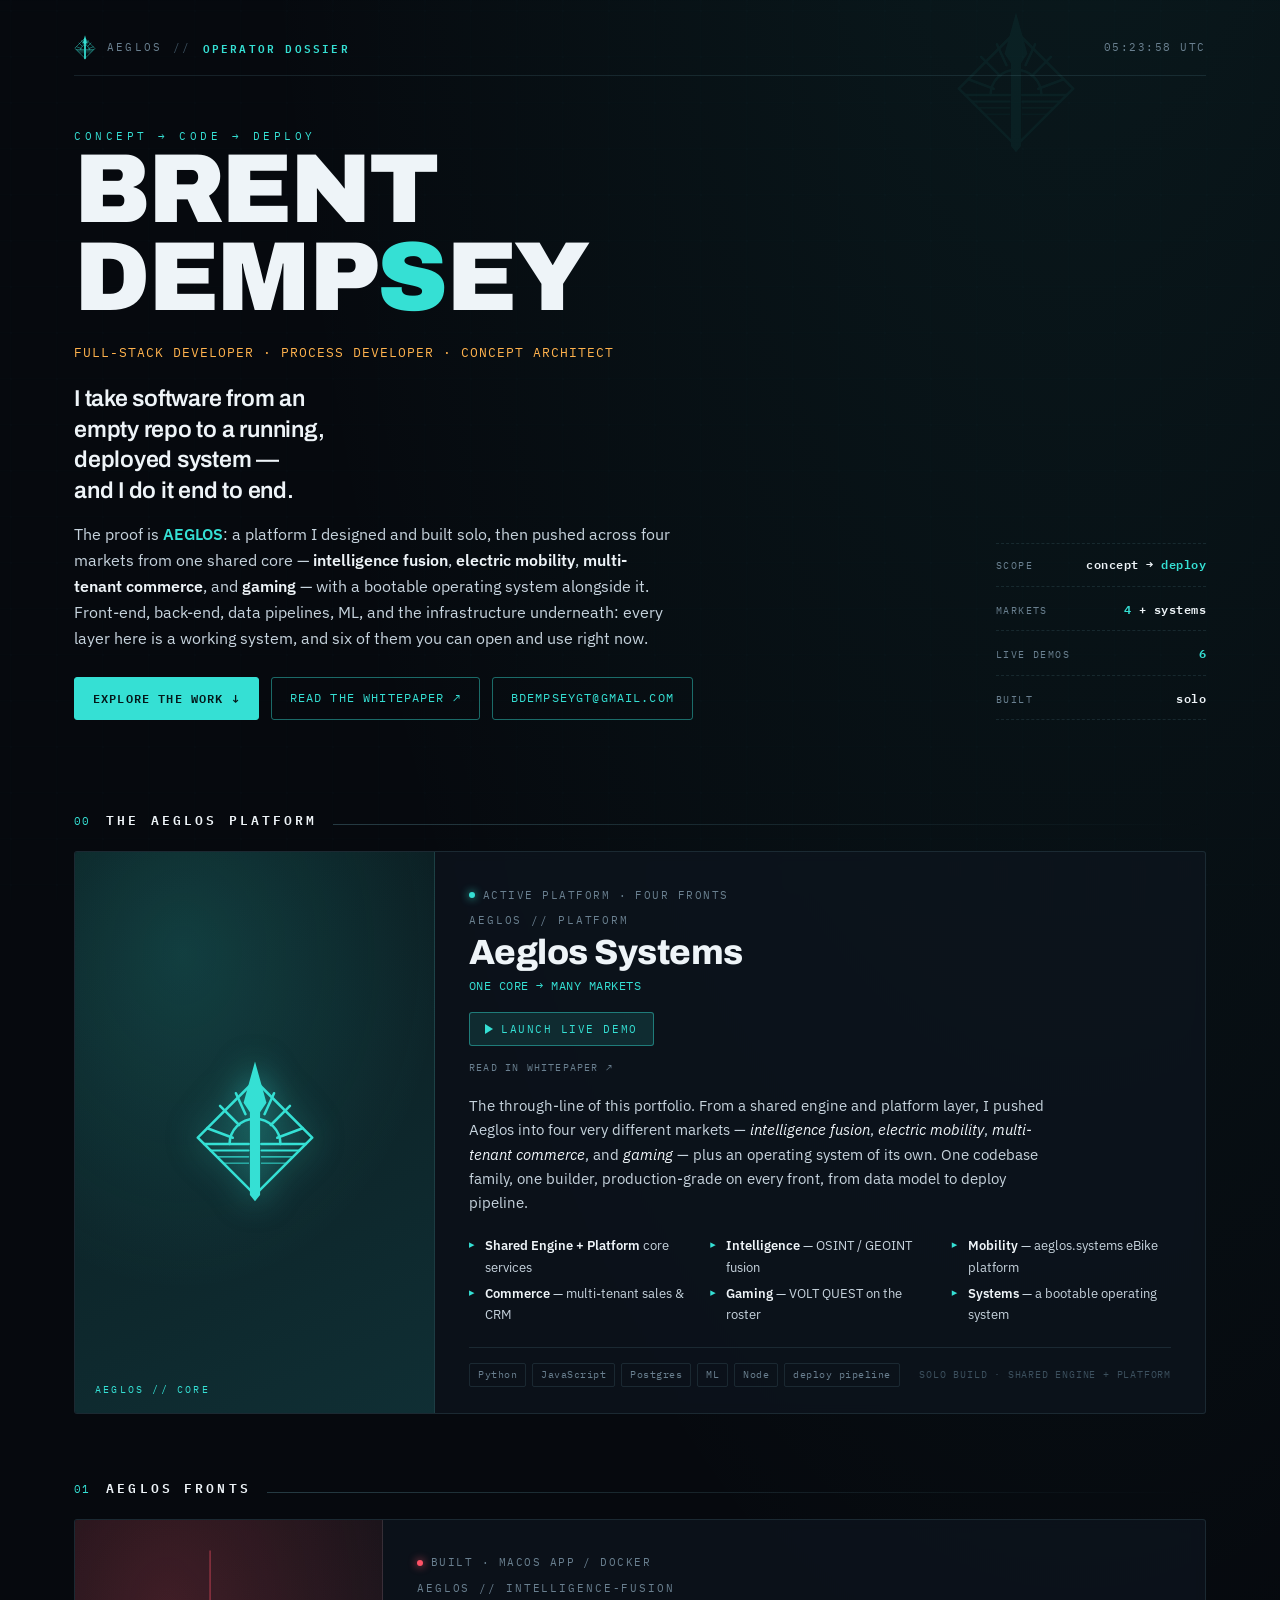
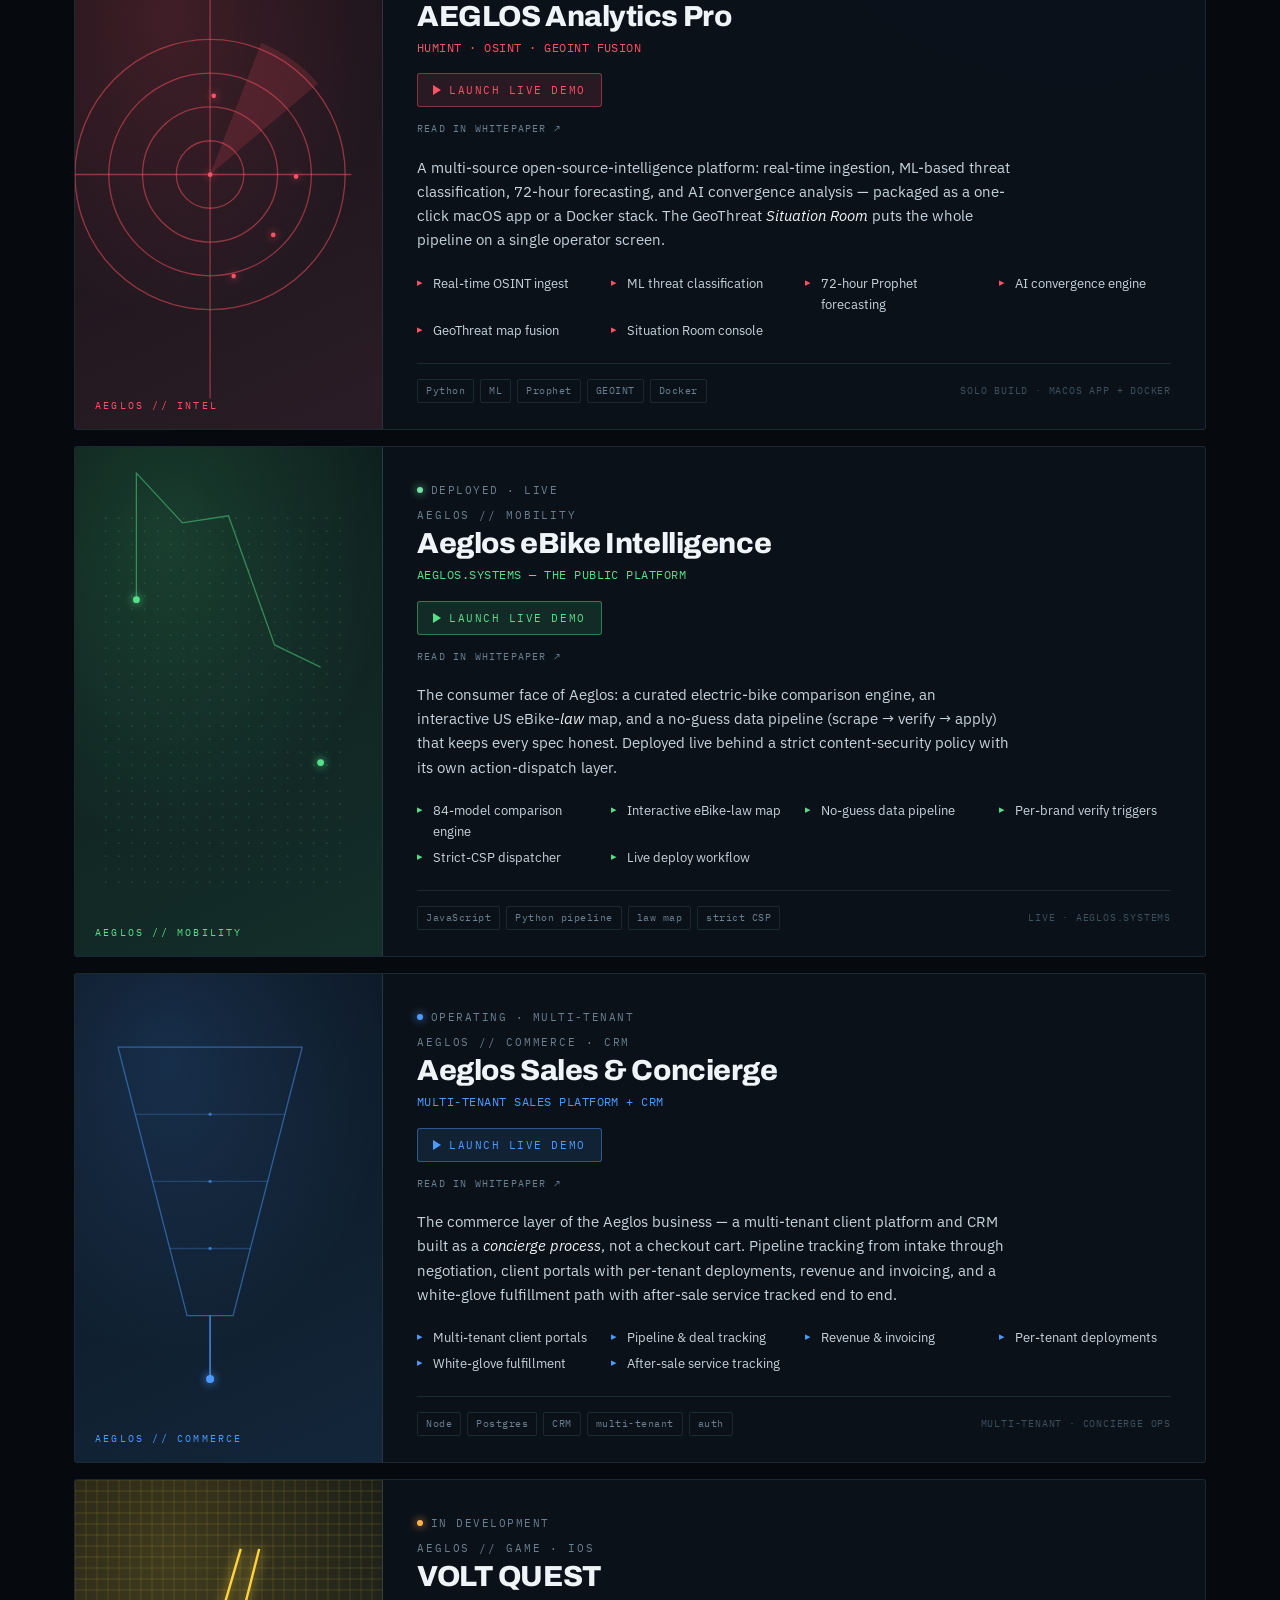
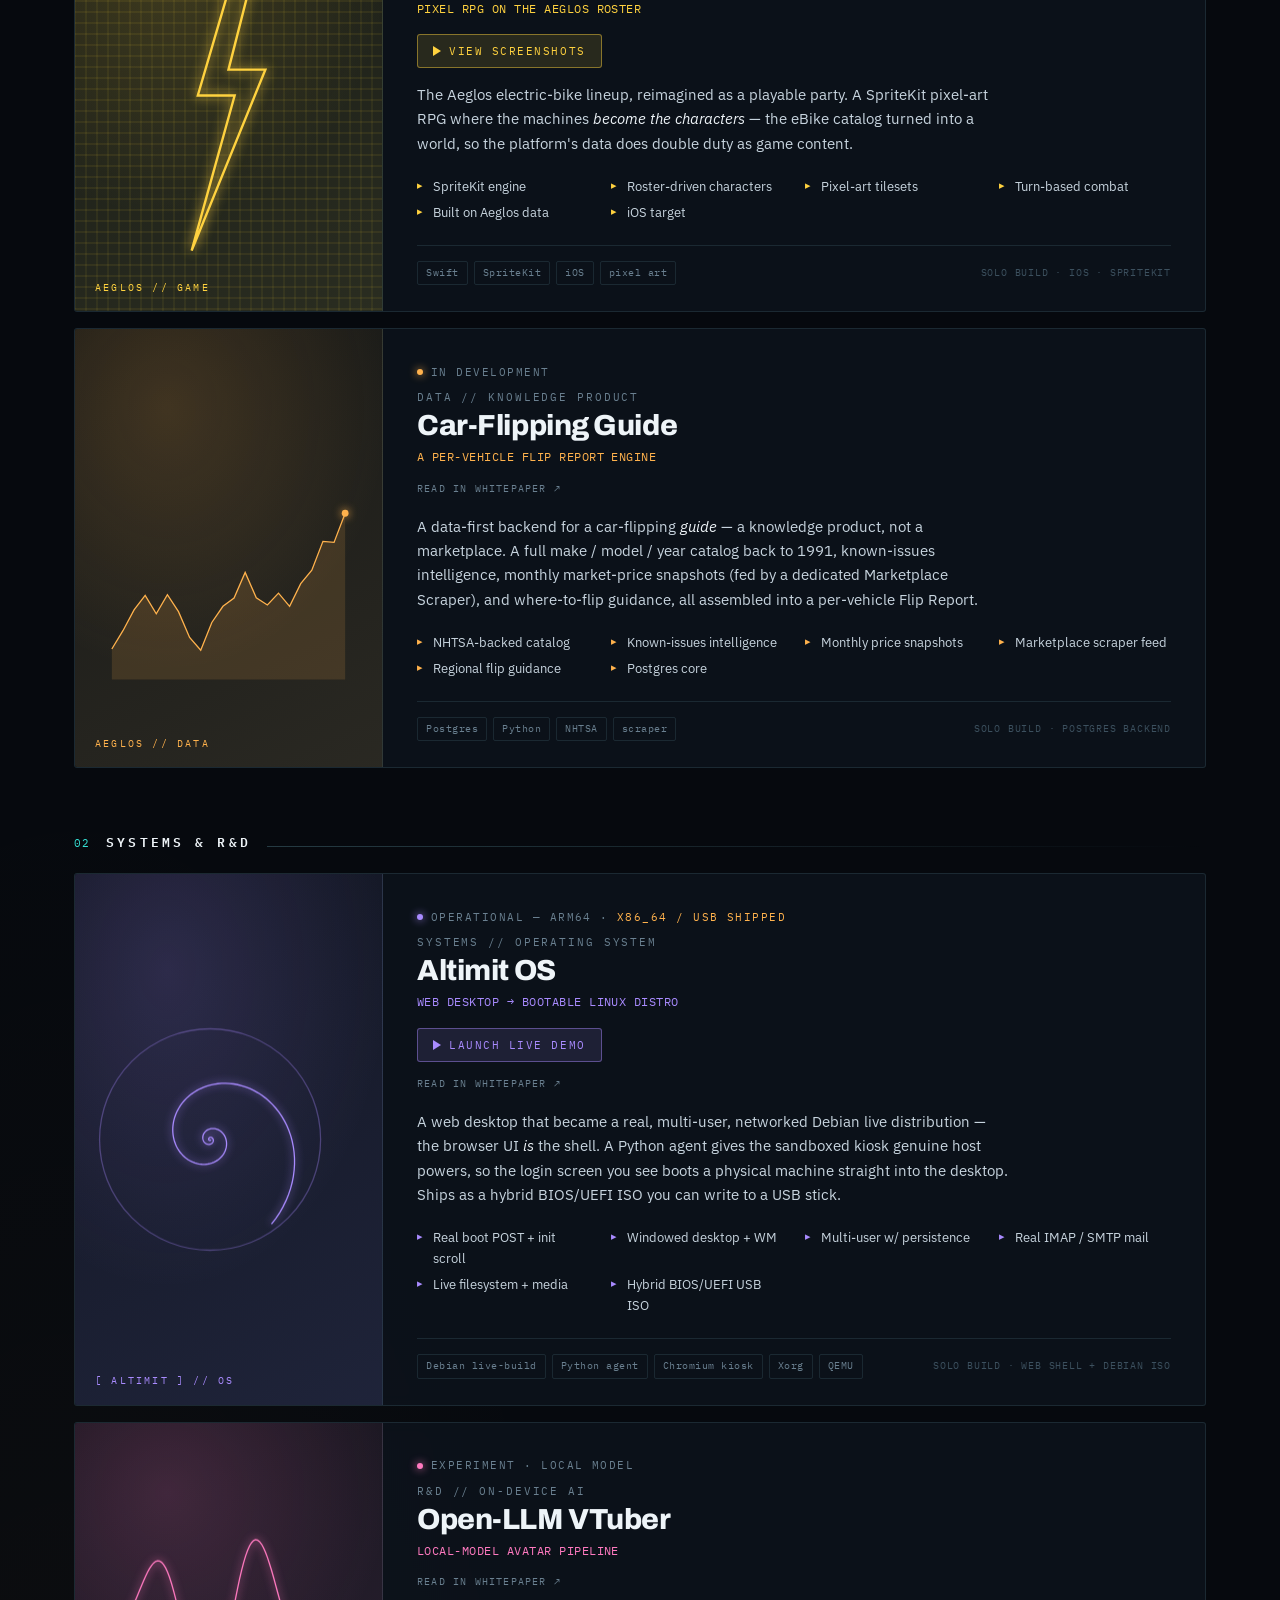
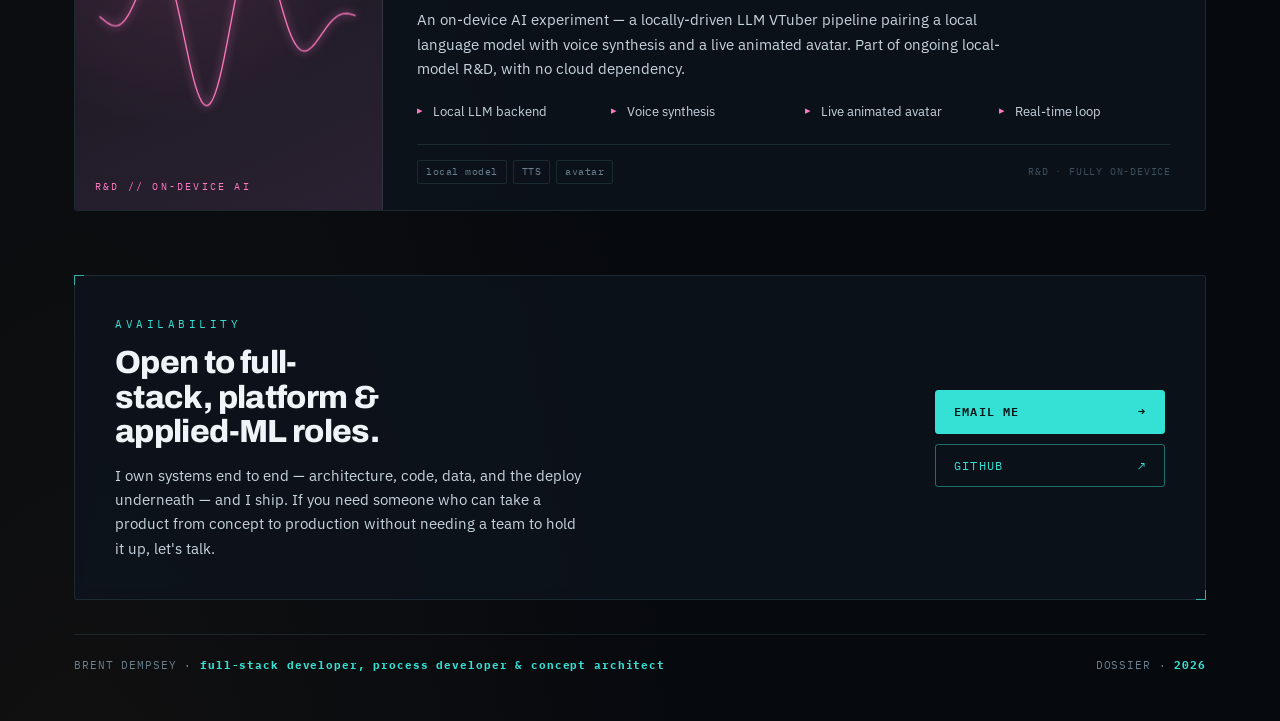
==== commit 4de12008: "Add Aeglos Platform Whitepaper (7 slugged product sections, sticky TOC) + per-panel whitepaper links" ====
--- a/index.html
+++ b/index.html
@@ -151,6 +151,9 @@
   .demo-btn:hover{background:color-mix(in srgb,var(--acc) 22%,transparent);transform:translateY(-1px)}
   .demo-btn:focus-visible{outline:2px solid var(--acc);outline-offset:2px}
   .demo-btn .pl{width:0;height:0;border-left:8px solid var(--acc);border-top:5px solid transparent;border-bottom:5px solid transparent}
+  .wp-link{display:table;margin-top:14px;font-family:var(--mono);font-size:10px;letter-spacing:.12em;text-transform:uppercase;
+    color:var(--dim);text-decoration:none;border-bottom:1px solid transparent;padding-bottom:2px}
+  .wp-link:hover{color:var(--acc);border-bottom-color:color-mix(in srgb,var(--acc) 60%,transparent)}
 
   /* ---- demo overlay ---- */
   #demo{position:fixed;inset:0;z-index:50;display:none;background:rgba(3,6,10,.86);backdrop-filter:blur(9px);
@@ -220,6 +223,7 @@
           working system, and six of them you can open and use right now.</p>
         <div class="hero-actions reveal">
           <a href="#work" class="btn btn-primary">Explore the work ↓</a>
+          <a href="whitepaper.html" class="btn btn-ghost">Read the whitepaper ↗</a>
           <a href="mailto:bdempseygt@gmail.com" class="btn btn-ghost">bdempseygt@gmail.com</a>
         </div>
       </div>
@@ -241,6 +245,7 @@
       <div class="code">AEGLOS // PLATFORM</div>
       <h3>Aeglos Systems</h3>
       <div class="sub">One core → many markets</div>
+      <a class="wp-link" href="whitepaper.html#platform">Read in whitepaper ↗</a>
       <p>The through-line of this portfolio. From a shared engine and platform layer, I pushed Aeglos into
         four very different markets — <em>intelligence fusion</em>, <em>electric mobility</em>,
         <em>multi-tenant commerce</em>, and <em>gaming</em> — plus an operating system of its own. One
@@ -270,6 +275,7 @@
       <div class="code">AEGLOS // INTELLIGENCE-FUSION</div>
       <h3>AEGLOS Analytics Pro</h3>
       <div class="sub">HUMINT · OSINT · GEOINT fusion</div>
+      <a class="wp-link" href="whitepaper.html#analytics">Read in whitepaper ↗</a>
       <p>A multi-source open-source-intelligence platform: real-time ingestion, ML-based threat
         classification, 72-hour forecasting, and AI convergence analysis — packaged as a one-click macOS app
         or a Docker stack. The GeoThreat <em>Situation Room</em> puts the whole pipeline on a single operator
@@ -296,6 +302,7 @@
       <div class="code">AEGLOS // MOBILITY</div>
       <h3>Aeglos eBike Intelligence</h3>
       <div class="sub">aeglos.systems — the public platform</div>
+      <a class="wp-link" href="whitepaper.html#ebike">Read in whitepaper ↗</a>
       <p>The consumer face of Aeglos: a curated electric-bike comparison engine, an interactive US
         eBike-<em>law</em> map, and a no-guess data pipeline (scrape → verify → apply) that keeps every spec
         honest. Deployed live behind a strict content-security policy with its own action-dispatch layer.</p>
@@ -321,6 +328,7 @@
       <div class="code">AEGLOS // COMMERCE · CRM</div>
       <h3>Aeglos Sales &amp; Concierge</h3>
       <div class="sub">Multi-tenant sales platform + CRM</div>
+      <a class="wp-link" href="whitepaper.html#crm">Read in whitepaper ↗</a>
       <p>The commerce layer of the Aeglos business — a multi-tenant client platform and CRM built as a
         <em>concierge process</em>, not a checkout cart. Pipeline tracking from intake through negotiation,
         client portals with per-tenant deployments, revenue and invoicing, and a white-glove fulfillment
@@ -372,6 +380,7 @@
       <div class="code">DATA // KNOWLEDGE PRODUCT</div>
       <h3>Car-Flipping Guide</h3>
       <div class="sub">A per-vehicle Flip Report engine</div>
+      <a class="wp-link" href="whitepaper.html#carflip">Read in whitepaper ↗</a>
       <p>A data-first backend for a car-flipping <em>guide</em> — a knowledge product, not a marketplace.
         A full make / model / year catalog back to 1991, known-issues intelligence, monthly market-price
         snapshots (fed by a dedicated Marketplace Scraper), and where-to-flip guidance, all assembled into a
@@ -401,6 +410,7 @@
       <div class="code">SYSTEMS // OPERATING SYSTEM</div>
       <h3>Altimit OS</h3>
       <div class="sub">Web desktop → bootable Linux distro</div>
+      <a class="wp-link" href="whitepaper.html#altimit">Read in whitepaper ↗</a>
       <p>A web desktop that became a real, multi-user, networked Debian live distribution — the browser UI
         <em>is</em> the shell. A Python agent gives the sandboxed kiosk genuine host powers, so the login
         screen you see boots a physical machine straight into the desktop. Ships as a hybrid BIOS/UEFI ISO
@@ -427,6 +437,7 @@
       <div class="code">R&amp;D // ON-DEVICE AI</div>
       <h3>Open-LLM VTuber</h3>
       <div class="sub">Local-model avatar pipeline</div>
+      <a class="wp-link" href="whitepaper.html#vtuber">Read in whitepaper ↗</a>
       <p>An on-device AI experiment — a locally-driven LLM VTuber pipeline pairing a local language model
         with voice synthesis and a live animated avatar. Part of ongoing local-model R&amp;D, with no cloud
         dependency.</p>
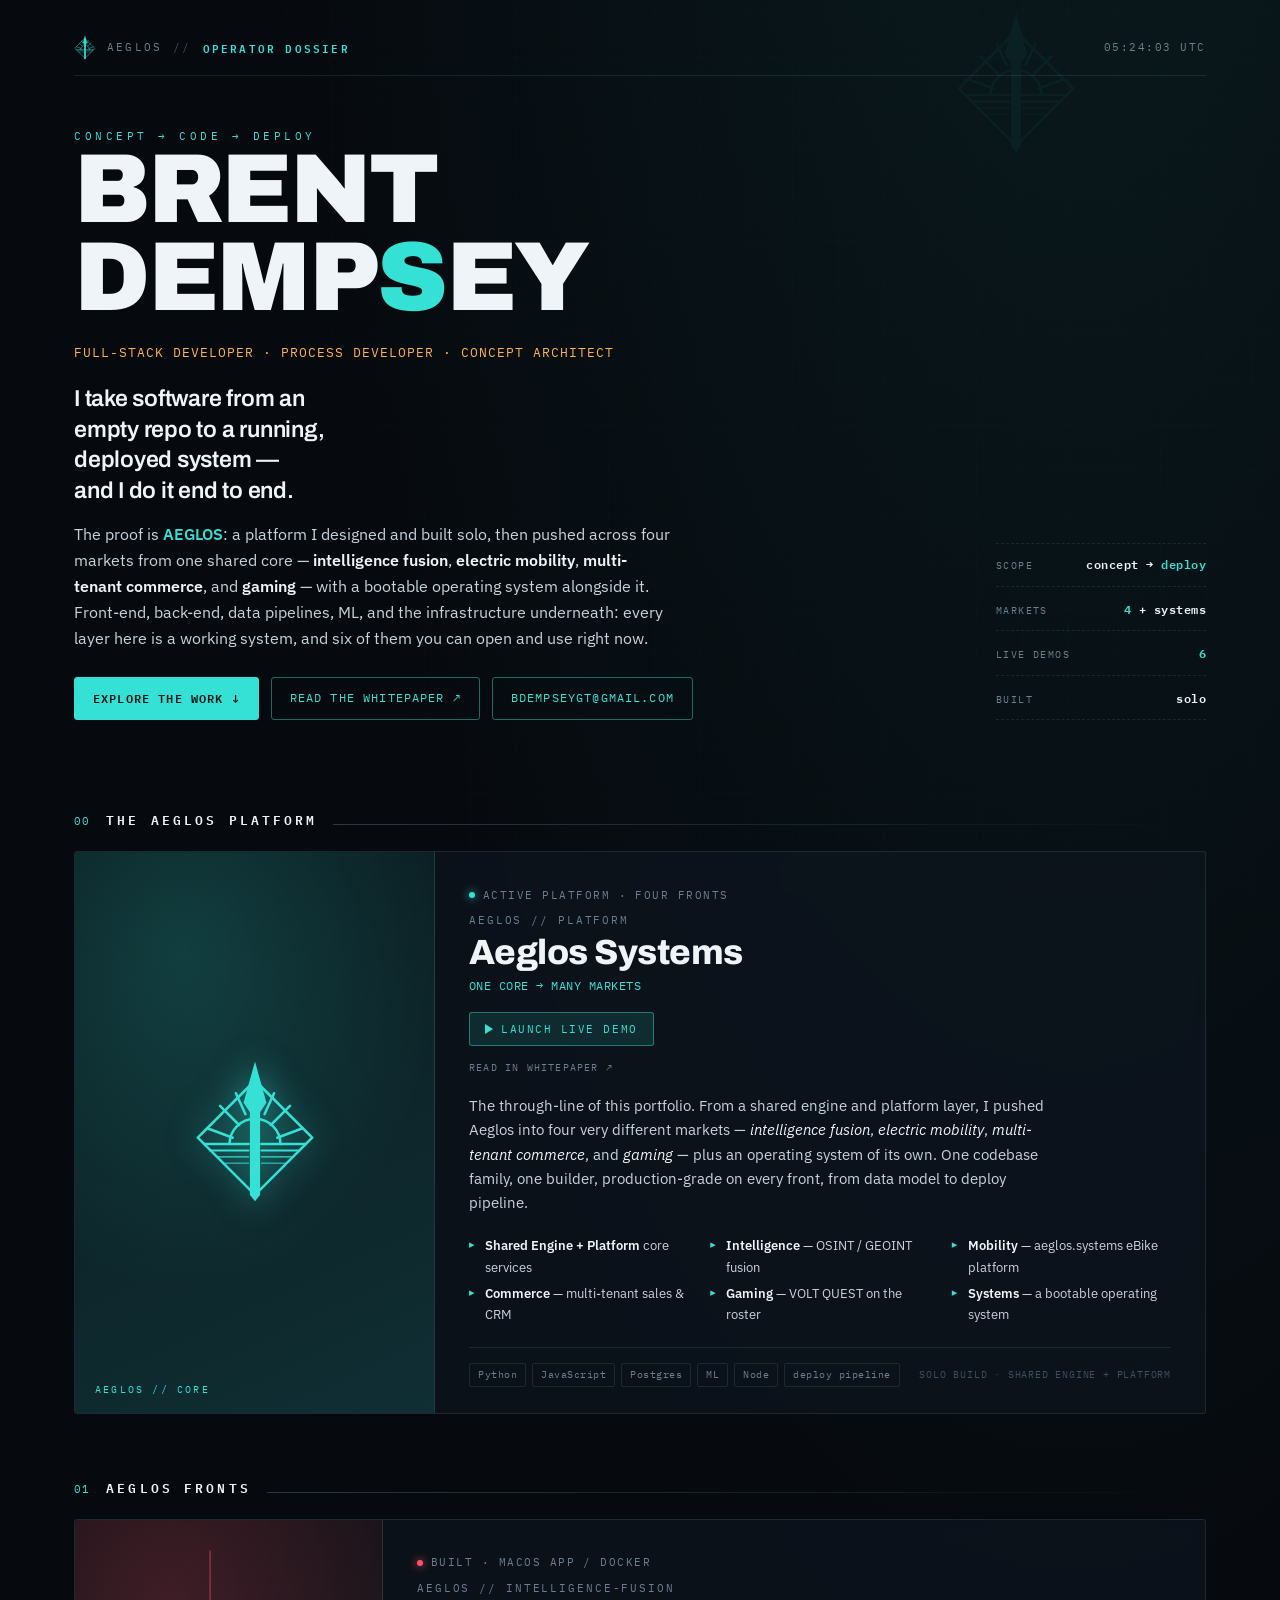
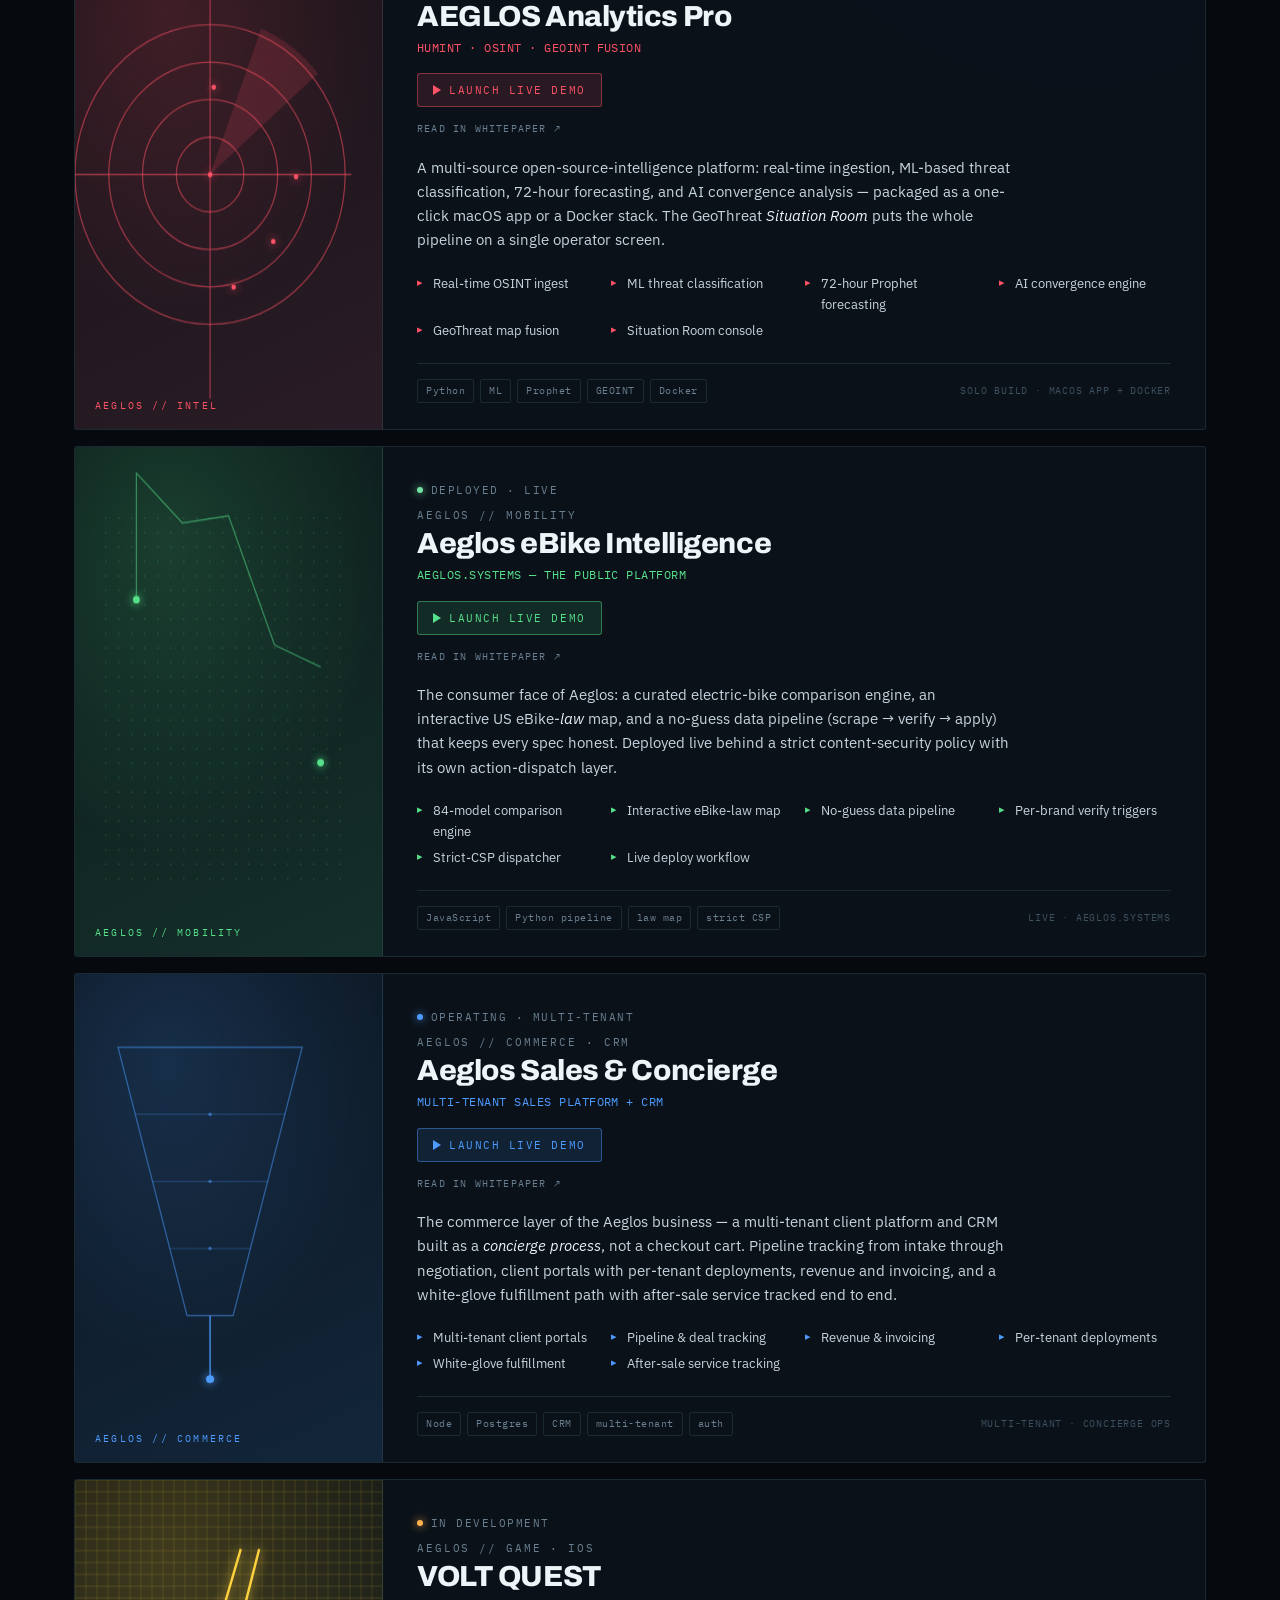
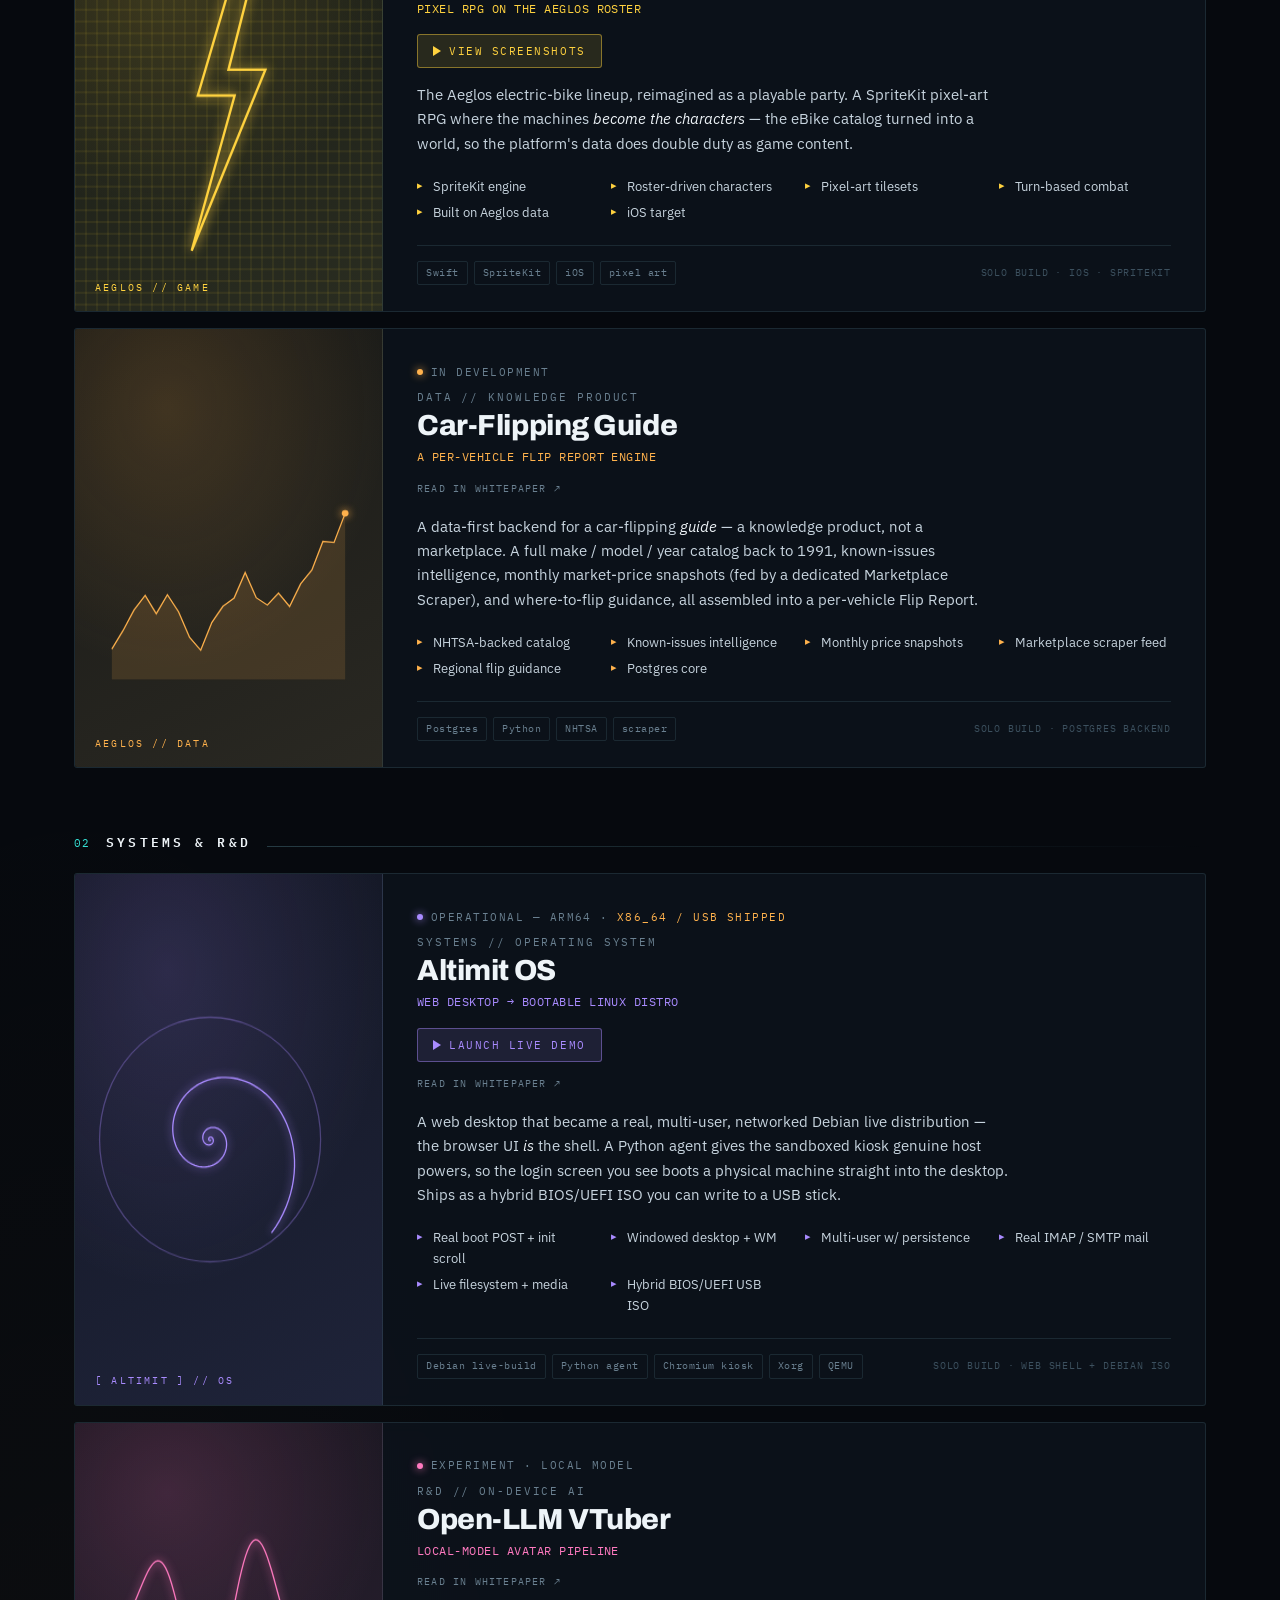
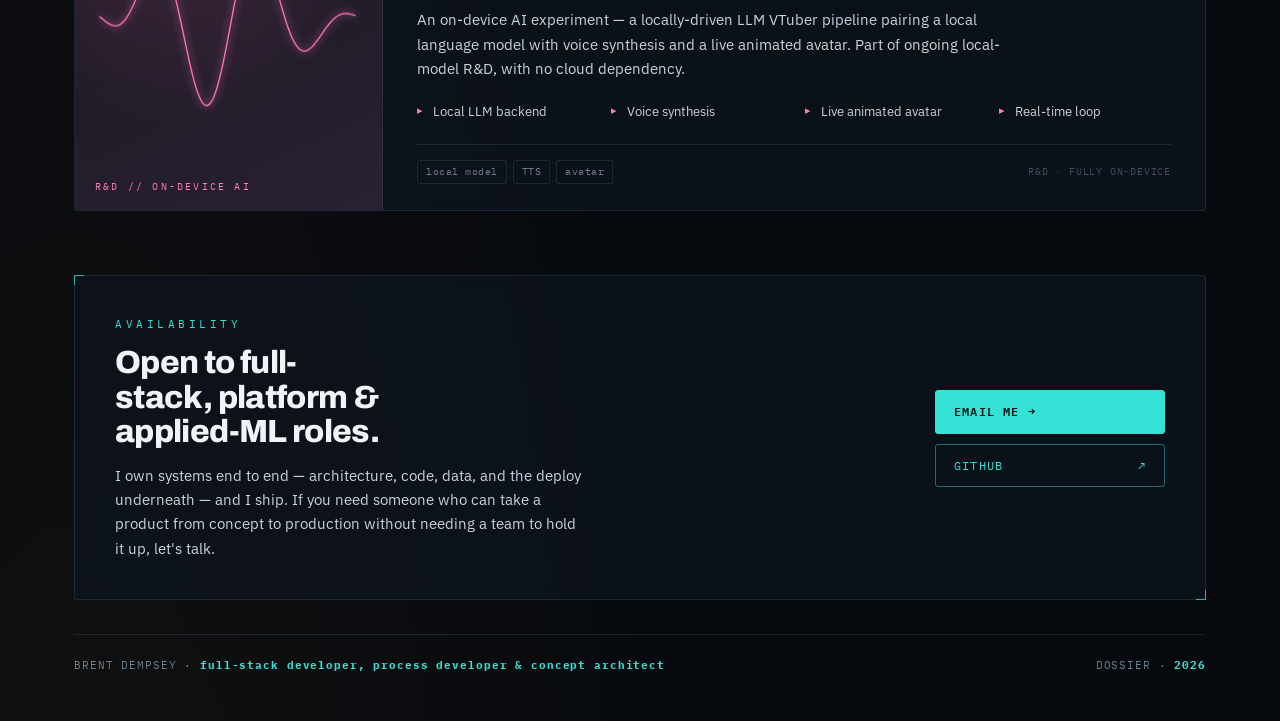
==== commit 2511909e: "Simplify Email me button to a clean plain mailto link" ====
--- a/index.html
+++ b/index.html
@@ -464,7 +464,7 @@
         let's talk.</p>
     </div>
     <div class="contact-actions">
-      <a href="mailto:bdempseygt@gmail.com" class="btn btn-primary">Email me <span>→</span></a>
+      <a href="mailto:bdempseygt@gmail.com" class="btn btn-primary">Email me →</a>
       <a href="https://github.com/EnzoSemper" target="_blank" rel="noopener" class="btn btn-ghost">GitHub <span>↗</span></a>
     </div>
   </section>
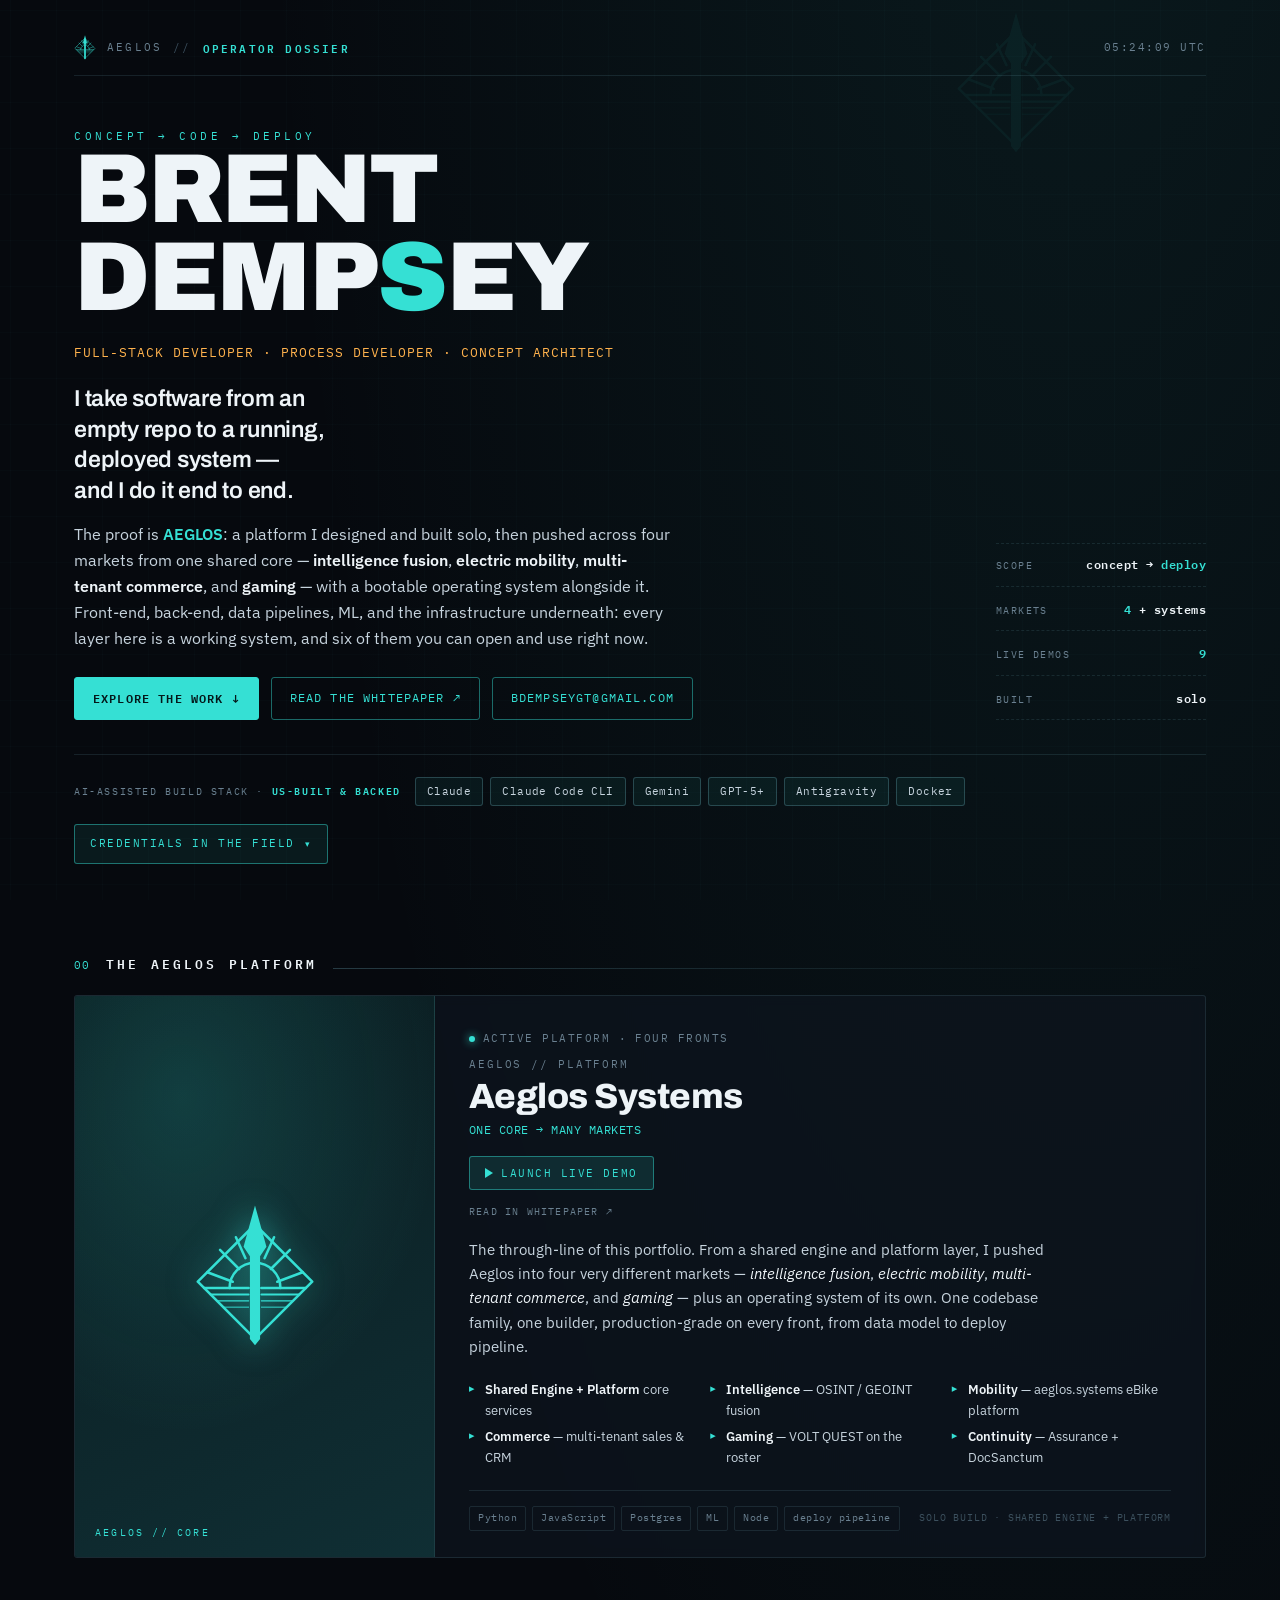
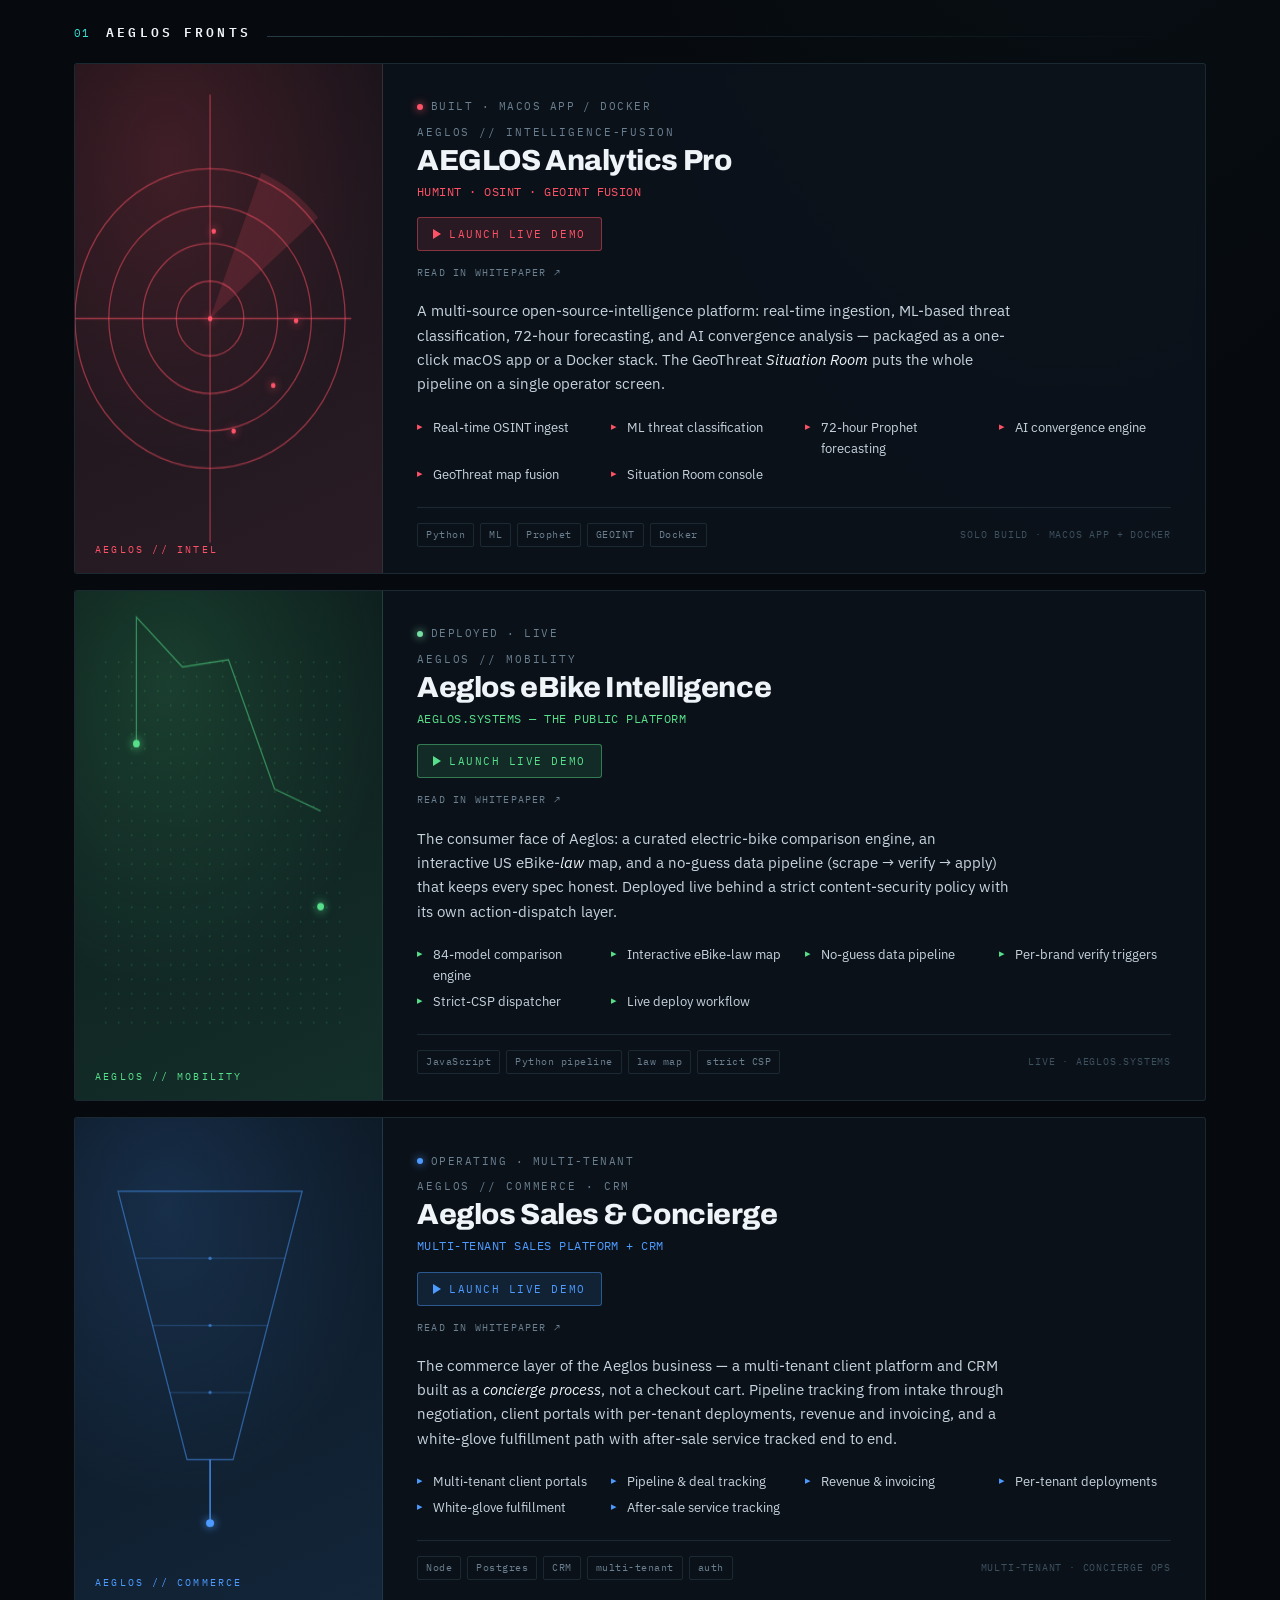
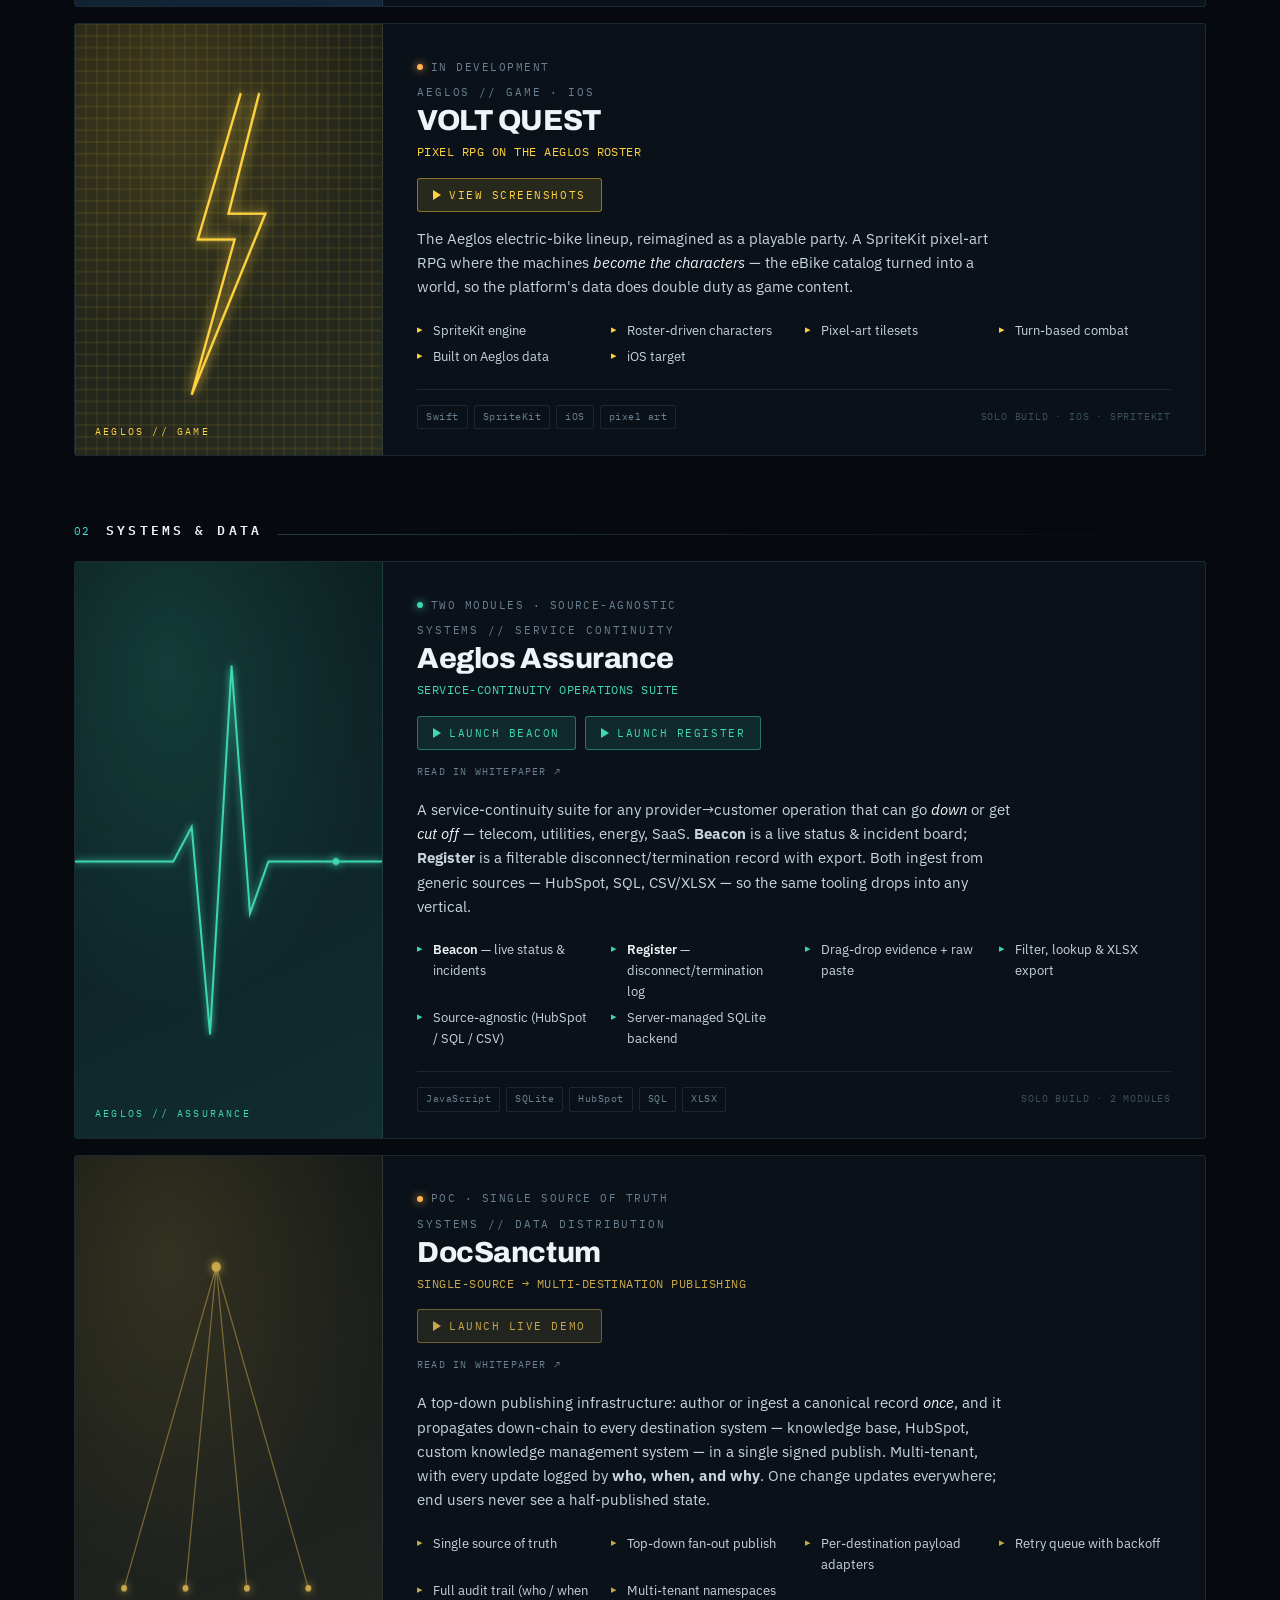
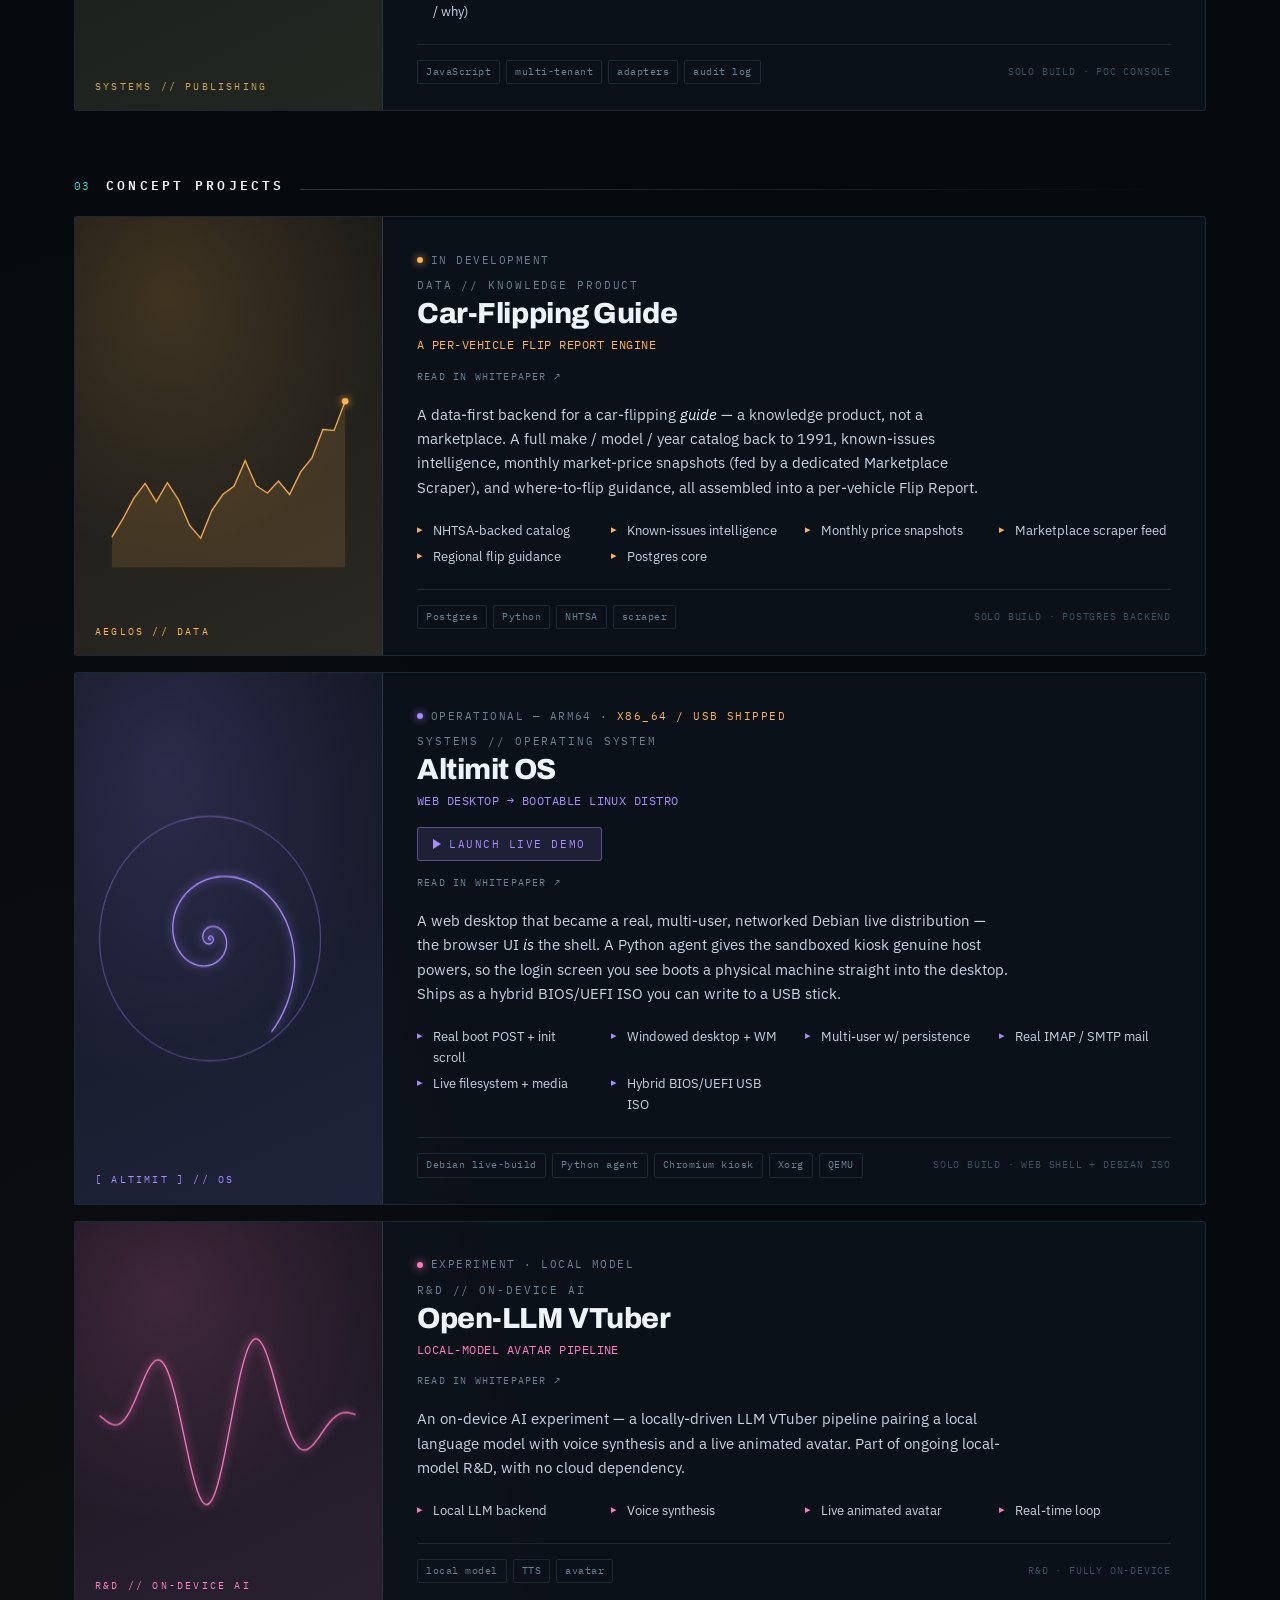
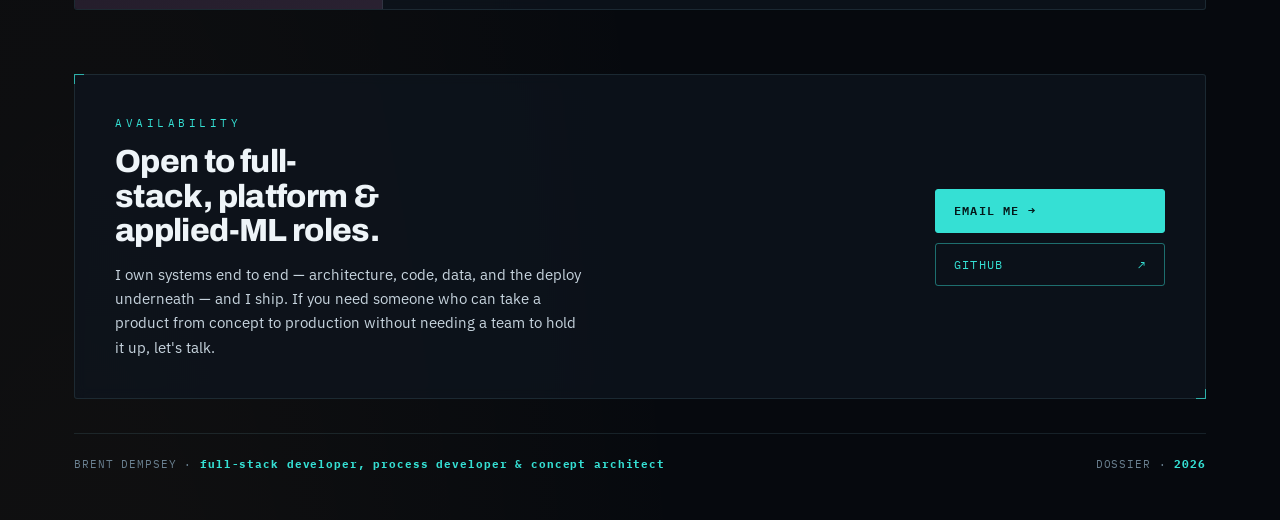
==== commit ca06d70d: "Add Systems & Data products (Aeglos Assurance: Beacon+Register, DocSanctum) + Concept Projects secti" ====
--- a/index.html
+++ b/index.html
@@ -88,6 +88,33 @@
   .statline span{color:var(--dim);font-size:10px;letter-spacing:.14em;text-transform:uppercase} .statline b{color:var(--head);font-weight:600;font-variant-numeric:tabular-nums}
   .statline b em{color:var(--signal);font-style:normal}
 
+  /* hero footer: build stack + credentials */
+  .hero-foot{margin-top:34px;padding-top:22px;border-top:1px solid var(--line);display:flex;flex-direction:column;gap:18px}
+  .stack-row{display:flex;align-items:center;gap:14px;flex-wrap:wrap}
+  .stack-label{font-family:var(--mono);font-size:10px;letter-spacing:.16em;text-transform:uppercase;color:var(--dim);white-space:nowrap}
+  .stack-label b{color:var(--signal);font-weight:600}
+  .chips{display:flex;flex-wrap:wrap;gap:7px}
+  .chips span{font-family:var(--mono);font-size:10.5px;letter-spacing:.04em;color:var(--ink);border:1px solid var(--line-strong);
+    background:color-mix(in srgb,var(--signal) 6%,transparent);padding:5px 11px;border-radius:3px}
+  .creds{width:100%}
+  .creds summary{cursor:pointer;list-style:none;display:inline-flex;align-items:center;gap:10px;width:fit-content;
+    font-family:var(--mono);font-size:11px;letter-spacing:.14em;text-transform:uppercase;color:var(--signal);
+    border:1px solid color-mix(in srgb,var(--signal) 45%,transparent);background:color-mix(in srgb,var(--signal) 8%,transparent);
+    padding:10px 15px;border-radius:3px;transition:background .16s}
+  .creds summary::-webkit-details-marker{display:none}
+  .creds summary::after{content:"▾";transition:transform .2s;font-size:9px}
+  .creds[open] summary::after{transform:rotate(180deg)}
+  .creds summary:hover{background:color-mix(in srgb,var(--signal) 16%,transparent)}
+  .creds-body{margin-top:14px;border:1px solid var(--line);border-radius:4px;background:var(--surface2);padding:20px 22px;
+    display:grid;grid-template-columns:repeat(auto-fit,minmax(250px,1fr));gap:22px 28px}
+  .creds-group h4{font-family:var(--mono);font-size:9.5px;letter-spacing:.15em;text-transform:uppercase;color:var(--amber);
+    margin-bottom:9px;padding-bottom:7px;border-bottom:1px solid var(--line)}
+  .creds-group ul{list-style:none;display:flex;flex-direction:column;gap:6px}
+  .creds-group li{font-size:12.5px;color:var(--ink);line-height:1.4;padding-left:16px;position:relative}
+  .creds-group li::before{content:"▸";position:absolute;left:0;color:var(--signal);font-size:10px;top:3px}
+  .creds-group li b{font-family:var(--mono);color:var(--signal);font-weight:600;font-size:11px;letter-spacing:.02em}
+  .creds-note{grid-column:1/-1;font-family:var(--mono);font-size:9.5px;letter-spacing:.06em;color:var(--faint);border-top:1px dashed var(--line);padding-top:12px;margin-top:2px}
+
   /* section head */
   .sec{margin:64px 0 20px;display:flex;align-items:baseline;gap:16px}
   .sec h2{font-family:var(--mono);font-size:13px;letter-spacing:.24em;text-transform:uppercase;color:var(--head);font-weight:600}
@@ -143,7 +170,7 @@
   }
 
   /* ---- launch-demo button on each panel ---- */
-  .demo-btn{display:inline-flex;align-items:center;gap:8px;margin-top:16px;cursor:pointer;
+  .demo-btn{display:inline-flex;align-items:center;gap:8px;margin-top:16px;margin-right:9px;cursor:pointer;
     font-family:var(--mono);font-size:11px;letter-spacing:.14em;text-transform:uppercase;
     color:var(--acc);background:color-mix(in srgb,var(--acc) 12%,transparent);
     border:1px solid color-mix(in srgb,var(--acc) 45%,transparent);border-radius:3px;padding:9px 15px;
@@ -230,9 +257,78 @@
       <div class="heroright reveal">
         <div class="statline"><span>Scope</span><b>concept → <em>deploy</em></b></div>
         <div class="statline"><span>Markets</span><b><em>4</em> + systems</b></div>
-        <div class="statline"><span>Live demos</span><b><em>6</em></b></div>
+        <div class="statline"><span>Live demos</span><b><em>9</em></b></div>
         <div class="statline"><span>Built</span><b>solo</b></div>
       </div>
+    </div>
+
+    <div class="hero-foot reveal">
+      <div class="stack-row">
+        <div class="stack-label">AI-assisted build stack · <b>US-built &amp; backed</b></div>
+        <div class="chips"><span>Claude</span><span>Claude Code CLI</span><span>Gemini</span><span>GPT-5+</span><span>Antigravity</span><span>Docker</span></div>
+      </div>
+      <details class="creds">
+        <summary>Credentials in the field</summary>
+        <div class="creds-body">
+          <div class="creds-group">
+            <h4>United Nations · Dept. of Safety &amp; Security</h4>
+            <ul>
+              <li>Information Security Awareness — Foundational, Advanced &amp; Additional</li>
+              <li>Preparing and Responding to Active Shooter Incidents</li>
+              <li>Advanced Security in the Field</li>
+              <li>Basic Security in the Field II</li>
+            </ul>
+          </div>
+          <div class="creds-group">
+            <h4>Emergency Management &amp; Security · FEMA / NDEMU</h4>
+            <ul>
+              <li><b>IS-37.25</b> — Managerial Safety and Health Program (NDEMU)</li>
+              <li><b>IS-00060.b</b> — The Homeland Security Geospatial Concept-of-Operations (GeoCONOPS) for Planners and Decision Makers</li>
+              <li><b>IS-00061.b</b> — The Homeland Security Geospatial Concept-of-Operations (GeoCONOPS) In Depth</li>
+              <li><b>IS-00075</b> — Military Resources in Emergency Management</li>
+              <li><b>IS-00100.b</b> — Introduction to the Incident Command System (ICS-100)</li>
+              <li><b>IS-00144</b> — Telecommunicators Emergency Response Taskforce (TERT) Basic Course</li>
+              <li><b>IS-00200.b</b> — ICS for Single Resources and Initial Action Incidents (ICS-200)</li>
+              <li><b>IS-00230.d</b> — Fundamentals of Emergency Management</li>
+              <li><b>IS-00240.b</b> — Leadership and Influence</li>
+              <li><b>IS-00872.a</b> — Dams Sector: Protective Measures</li>
+              <li><b>IS-00906</b> — Basic Workplace Security Awareness</li>
+              <li><b>IS-00907</b> — Active Shooter: What You Can Do</li>
+              <li><b>IS-00914</b> — Surveillance Awareness: What You Can Do</li>
+              <li><b>IS-00915</b> — Protecting Critical Infrastructure Against Insider Threats</li>
+              <li><b>IS-00916</b> — Critical Infrastructure Security: Theft and Diversion – What You Can Do</li>
+            </ul>
+          </div>
+          <div class="creds-group">
+            <h4>AI, MLOps &amp; Data · DataCamp</h4>
+            <ul>
+              <li>AI Fundamentals — <b>Certification</b></li>
+              <li>Data Literacy — <b>Certification</b></li>
+              <li>AI Ethics <b>(CPE)</b></li>
+              <li>Generative AI for Business</li>
+              <li>Understanding ChatGPT · Intermediate ChatGPT</li>
+              <li>Understanding Prompt Engineering</li>
+              <li>MLOps Concepts</li>
+              <li>Developing ML Models for Production</li>
+              <li>MLOps Deployment &amp; Life Cycling</li>
+              <li>Fully Automated MLOps</li>
+              <li>Introduction to SQL</li>
+              <li>Understanding Cloud Computing</li>
+            </ul>
+          </div>
+          <div class="creds-group">
+            <h4>Data, Technical &amp; Professional</h4>
+            <ul>
+              <li>KNIME — Entry Level Certification</li>
+              <li>Alteryx — Basic Certification</li>
+              <li>Data Analytics Certification</li>
+              <li>Calix Certified Partner Certification</li>
+              <li>Communications Security Certification</li>
+            </ul>
+          </div>
+          <div class="creds-note">FEMA/NDEMU credentials held via emergency-management affiliations (Missouri Task Force 1 · Atlas International).</div>
+        </div>
+      </details>
     </div>
   </header>
 
@@ -256,7 +352,7 @@
         <li><b>Mobility</b> — aeglos.systems eBike platform</li>
         <li><b>Commerce</b> — multi-tenant sales &amp; CRM</li>
         <li><b>Gaming</b> — VOLT QUEST on the roster</li>
-        <li><b>Systems</b> — a bootable operating system</li>
+        <li><b>Continuity</b> — Assurance + DocSanctum</li>
       </ul>
       <div class="foot">
         <div class="tags"><span>Python</span><span>JavaScript</span><span>Postgres</span><span>ML</span><span>Node</span><span>deploy pipeline</span></div>
@@ -373,6 +469,66 @@
     </div>
   </section>
 
+  <!-- SYSTEMS -->
+  <div class="sec reveal"><span class="idx">02</span><h2>Systems &amp; Data</h2><div class="rule"></div></div>
+
+  <section class="build panel reveal" data-demo="beacon,register" style="--acc:#3fd6b2">
+    <div class="b-vis"><canvas data-viz="pulse"></canvas><div class="stamp">AEGLOS // ASSURANCE</div></div>
+    <div class="b-body">
+      <div class="tick"><span class="dot"></span>Two modules · source-agnostic</div>
+      <div class="code">SYSTEMS // SERVICE CONTINUITY</div>
+      <h3>Aeglos Assurance</h3>
+      <div class="sub">Service-continuity operations suite</div>
+      <a class="wp-link" href="whitepaper.html#assurance">Read in whitepaper ↗</a>
+      <p>A service-continuity suite for any provider→customer operation that can go <em>down</em> or get
+        <em>cut off</em> — telecom, utilities, energy, SaaS. <b>Beacon</b> is a live status &amp; incident
+        board; <b>Register</b> is a filterable disconnect/termination record with export. Both ingest from
+        generic sources — HubSpot, SQL, CSV/XLSX — so the same tooling drops into any vertical.</p>
+      <ul class="caps">
+        <li><b>Beacon</b> — live status &amp; incidents</li>
+        <li><b>Register</b> — disconnect/termination log</li>
+        <li>Drag-drop evidence + raw paste</li>
+        <li>Filter, lookup &amp; XLSX export</li>
+        <li>Source-agnostic (HubSpot / SQL / CSV)</li>
+        <li>Server-managed SQLite backend</li>
+      </ul>
+      <div class="foot">
+        <div class="tags"><span>JavaScript</span><span>SQLite</span><span>HubSpot</span><span>SQL</span><span>XLSX</span></div>
+        <div class="loc">Solo build · 2 modules</div>
+      </div>
+    </div>
+  </section>
+
+  <section class="build panel reveal" data-demo="docsanctum" style="--acc:#C9A84C">
+    <div class="b-vis"><canvas data-viz="cascade"></canvas><div class="stamp">SYSTEMS // PUBLISHING</div></div>
+    <div class="b-body">
+      <div class="tick"><span class="dot amber"></span>POC · single source of truth</div>
+      <div class="code">SYSTEMS // DATA DISTRIBUTION</div>
+      <h3>DocSanctum</h3>
+      <div class="sub">Single-source → multi-destination publishing</div>
+      <a class="wp-link" href="whitepaper.html#docsanctum">Read in whitepaper ↗</a>
+      <p>A top-down publishing infrastructure: author or ingest a canonical record <em>once</em>, and it
+        propagates down-chain to every destination system — knowledge base, HubSpot, custom knowledge management system — in a single
+        signed publish. Multi-tenant, with every update logged by <b>who, when, and why</b>. One change
+        updates everywhere; end users never see a half-published state.</p>
+      <ul class="caps">
+        <li>Single source of truth</li>
+        <li>Top-down fan-out publish</li>
+        <li>Per-destination payload adapters</li>
+        <li>Retry queue with backoff</li>
+        <li>Full audit trail (who / when / why)</li>
+        <li>Multi-tenant namespaces</li>
+      </ul>
+      <div class="foot">
+        <div class="tags"><span>JavaScript</span><span>multi-tenant</span><span>adapters</span><span>audit log</span></div>
+        <div class="loc">Solo build · POC console</div>
+      </div>
+    </div>
+  </section>
+
+  <!-- CONCEPT PROJECTS -->
+  <div class="sec reveal"><span class="idx">03</span><h2>Concept Projects</h2><div class="rule"></div></div>
+
   <section class="build panel reveal" style="--acc:#ffb24d">
     <div class="b-vis"><canvas data-viz="chart"></canvas><div class="stamp">AEGLOS // DATA</div></div>
     <div class="b-body">
@@ -399,9 +555,6 @@
       </div>
     </div>
   </section>
-
-  <!-- SYSTEMS -->
-  <div class="sec reveal"><span class="idx">02</span><h2>Systems &amp; R&amp;D</h2><div class="rule"></div></div>
 
   <section class="build panel reveal" data-demo="altimit" style="--acc:#a98bff">
     <div class="b-vis"><canvas data-viz="spiral"></canvas><div class="stamp">[ ALTIMIT ] // OS</div></div>
@@ -553,6 +706,20 @@
       for(k=1;k<4;k++){var f=k/4,yy=ty+(by-ty)*f,ww=topW+(botW-topW)*f;c.globalAlpha=.26;c.beginPath();c.moveTo(cxf-ww/2,yy);c.lineTo(cxf+ww/2,yy);c.stroke();c.globalAlpha=.6;c.beginPath();c.arc(cxf,yy,1.7*d,0,7);c.fill();}
       c.globalAlpha=1;c.beginPath();c.moveTo(cxf,by);c.lineTo(cxf,by+h*.13);c.stroke();
       c.shadowColor=acc;c.shadowBlur=10*d;c.beginPath();c.arc(cxf,by+h*.13,4*d,0,7);c.fill();
+    } else if(type==='pulse'){
+      var midY=h*.52; c.lineWidth=2*d; c.strokeStyle=acc; c.shadowColor=acc; c.shadowBlur=7*d;
+      var pts=[[0,midY],[w*.32,midY],[w*.38,midY-h*.06],[w*.44,midY+h*.30],[w*.51,midY-h*.34],[w*.57,midY+h*.09],[w*.63,midY],[w,midY]];
+      c.beginPath(); pts.forEach(function(pp,i){i?c.lineTo(pp[0],pp[1]):c.moveTo(pp[0],pp[1]);}); c.stroke(); c.shadowBlur=0;
+      c.fillStyle=acc; c.shadowColor=acc; c.shadowBlur=10*d; c.beginPath(); c.arc(w*.85,midY,3.2*d,0,7); c.fill();
+    } else if(type==='cascade'){
+      var topX=w*.46, topY=h*.2, botY=h*.78, bx=[];
+      for(var ci=0;ci<4;ci++)bx.push(w*(.16+.6*ci/3));
+      c.globalAlpha=.5; c.lineWidth=1.3*d; c.strokeStyle=acc;
+      bx.forEach(function(x){c.beginPath();c.moveTo(topX,topY);c.lineTo(x,botY);c.stroke();});
+      c.globalAlpha=1; c.shadowColor=acc; c.shadowBlur=9*d; c.fillStyle=acc;
+      c.beginPath(); c.arc(topX,topY,4.6*d,0,7); c.fill();
+      bx.forEach(function(x){c.beginPath();c.arc(x,botY,3*d,0,7);c.fill();});
+      c.shadowBlur=0;
     } else if(type==='wave'){
       c.shadowColor=acc;c.shadowBlur=8*d;c.beginPath();
       for(var X2=w*.08;X2<=w*.92;X2+=2*d){var env=Math.sin((X2-w*.08)/(w*.84)*Math.PI);var Y2=cyp+Math.sin(X2*.06/d)*h*.24*env*(.6+.4*Math.sin(X2*.013/d));X2>w*.08?c.lineTo(X2,Y2):c.moveTo(X2,Y2);}c.stroke();
@@ -580,6 +747,9 @@
     ebike:{title:'Aeglos <b>eBike Intelligence</b>', sub:'real catalog + law map', type:'iframe', src:'demos/ebike/index.html'},
     sales:{title:'Aeglos <b>CRM &amp; Concierge</b>', sub:'client console · sample data', type:'iframe', src:'demos/crm/index.html'},
     altimit:{title:'[ <b>ALTIMIT</b> ] OS', sub:'the real web desktop', type:'iframe', src:'demos/altimit/index.html'},
+    beacon:{title:'Aeglos <b>Beacon</b>', sub:'service status · live', type:'iframe', src:'demos/beacon/index.html', btn:'Launch Beacon'},
+    register:{title:'Aeglos <b>Register</b>', sub:'disconnect / termination log', type:'iframe', src:'demos/register/index.html', btn:'Launch Register'},
+    docsanctum:{title:'<b>DocSanctum</b>', sub:'single-source publishing', type:'iframe', src:'demos/docsanctum/index.html'},
     volt:{title:'<b>VOLT QUEST</b>', sub:'iOS pixel RPG · real screenshots', type:'gallery', shots:[
       ['demos/volt/20_title_final.png','Title screen'],
       ['demos/volt/02_charselect.png','Character select — the Aeglos roster'],
@@ -592,12 +762,17 @@
     ]}
   };
   document.querySelectorAll('.build[data-demo]').forEach(function(sec){
-    var key=sec.dataset.demo; if(!DEMOS[key])return;
-    var anchor=sec.querySelector('.b-body .sub'), b=document.createElement('button');
-    b.className='demo-btn'; b.type='button';
-    b.innerHTML='<span class="pl"></span> '+(DEMOS[key].type==='gallery'?'View screenshots':'Launch live demo');
-    (anchor||sec.querySelector('.b-body')).insertAdjacentElement(anchor?'afterend':'beforeend', b);
-    b.addEventListener('click', function(){ openDemo(key, sec); });
+    var keys=sec.dataset.demo.split(',').map(function(k){return k.trim();}).filter(function(k){return DEMOS[k];});
+    if(!keys.length)return;
+    var after=sec.querySelector('.b-body .sub')||null, body=sec.querySelector('.b-body');
+    keys.forEach(function(key){
+      var b=document.createElement('button'); b.className='demo-btn'; b.type='button';
+      var label=DEMOS[key].btn||(DEMOS[key].type==='gallery'?'View screenshots':'Launch live demo');
+      b.innerHTML='<span class="pl"></span> '+label;
+      if(after){ after.insertAdjacentElement('afterend', b); } else { body.appendChild(b); }
+      after=b;
+      b.addEventListener('click', function(){ openDemo(key, sec); });
+    });
   });
   function openDemo(key, sec){
     var def=DEMOS[key]; if(!def)return;
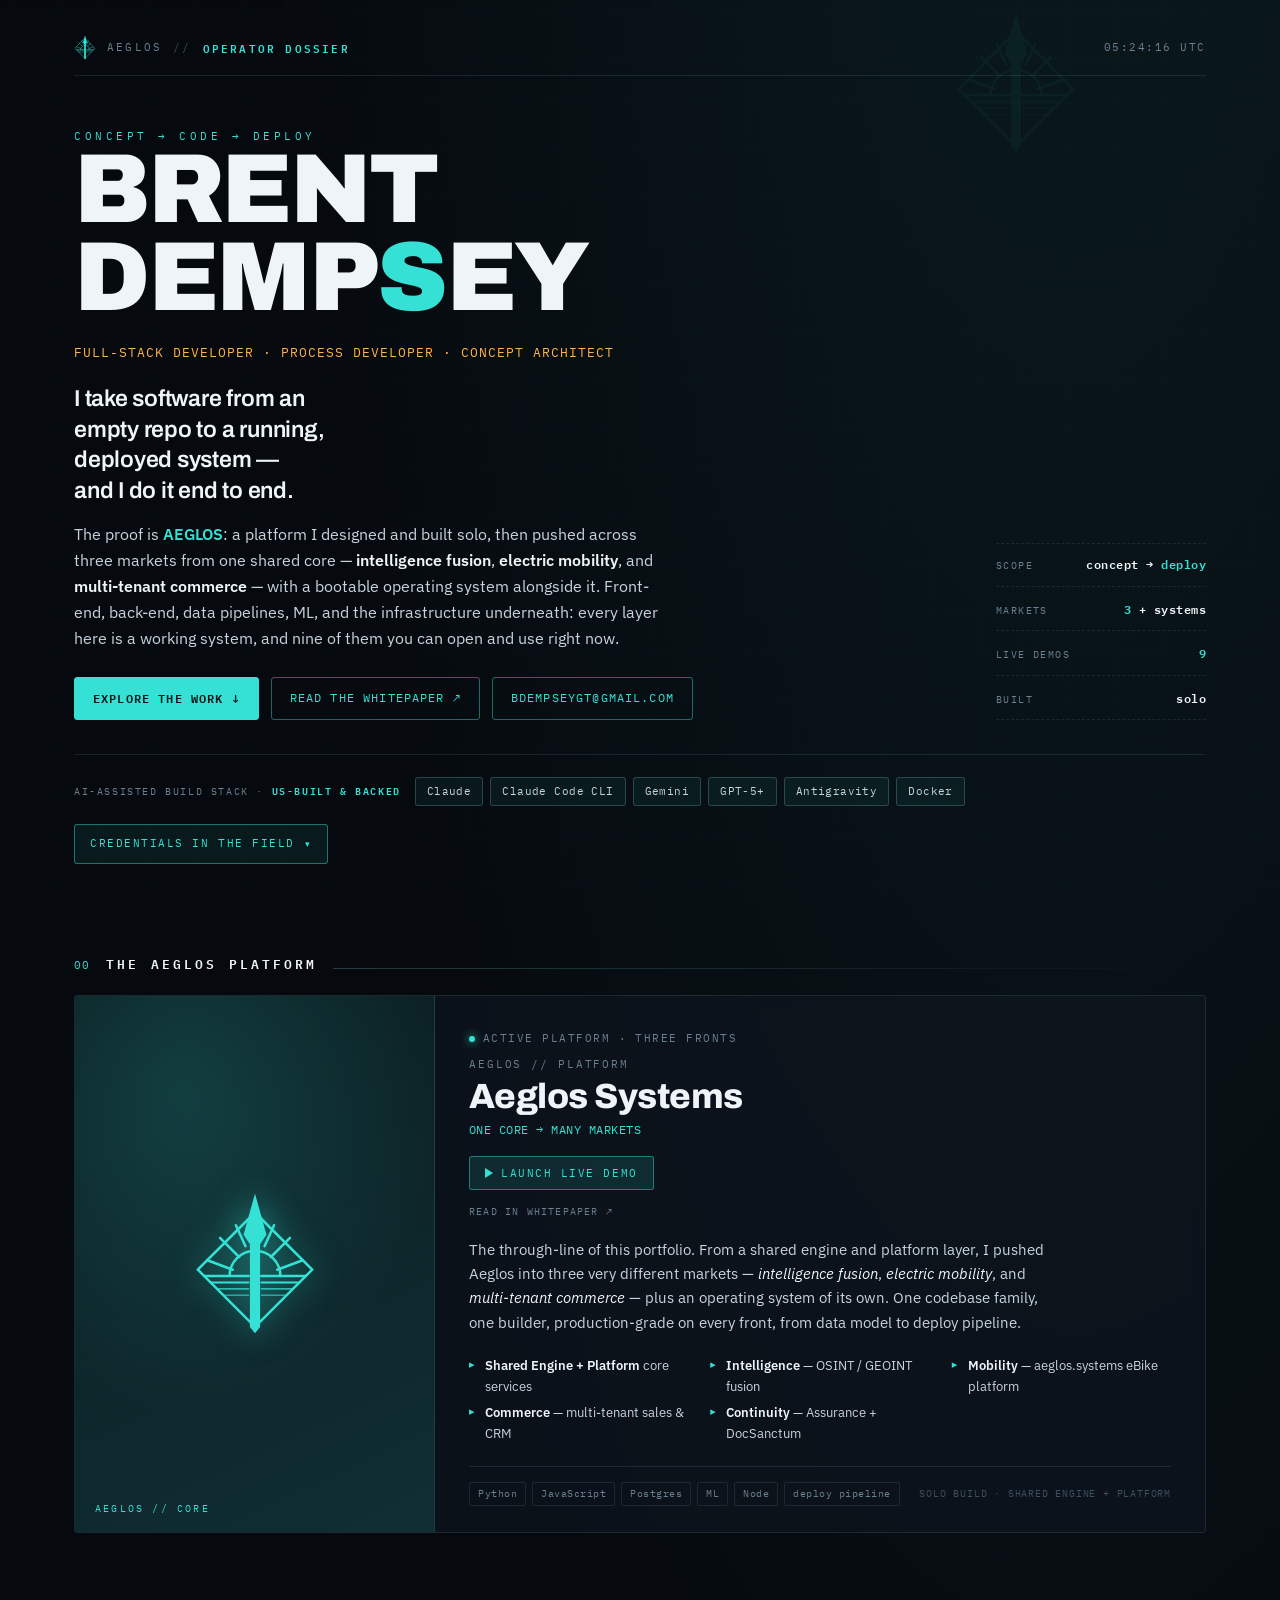
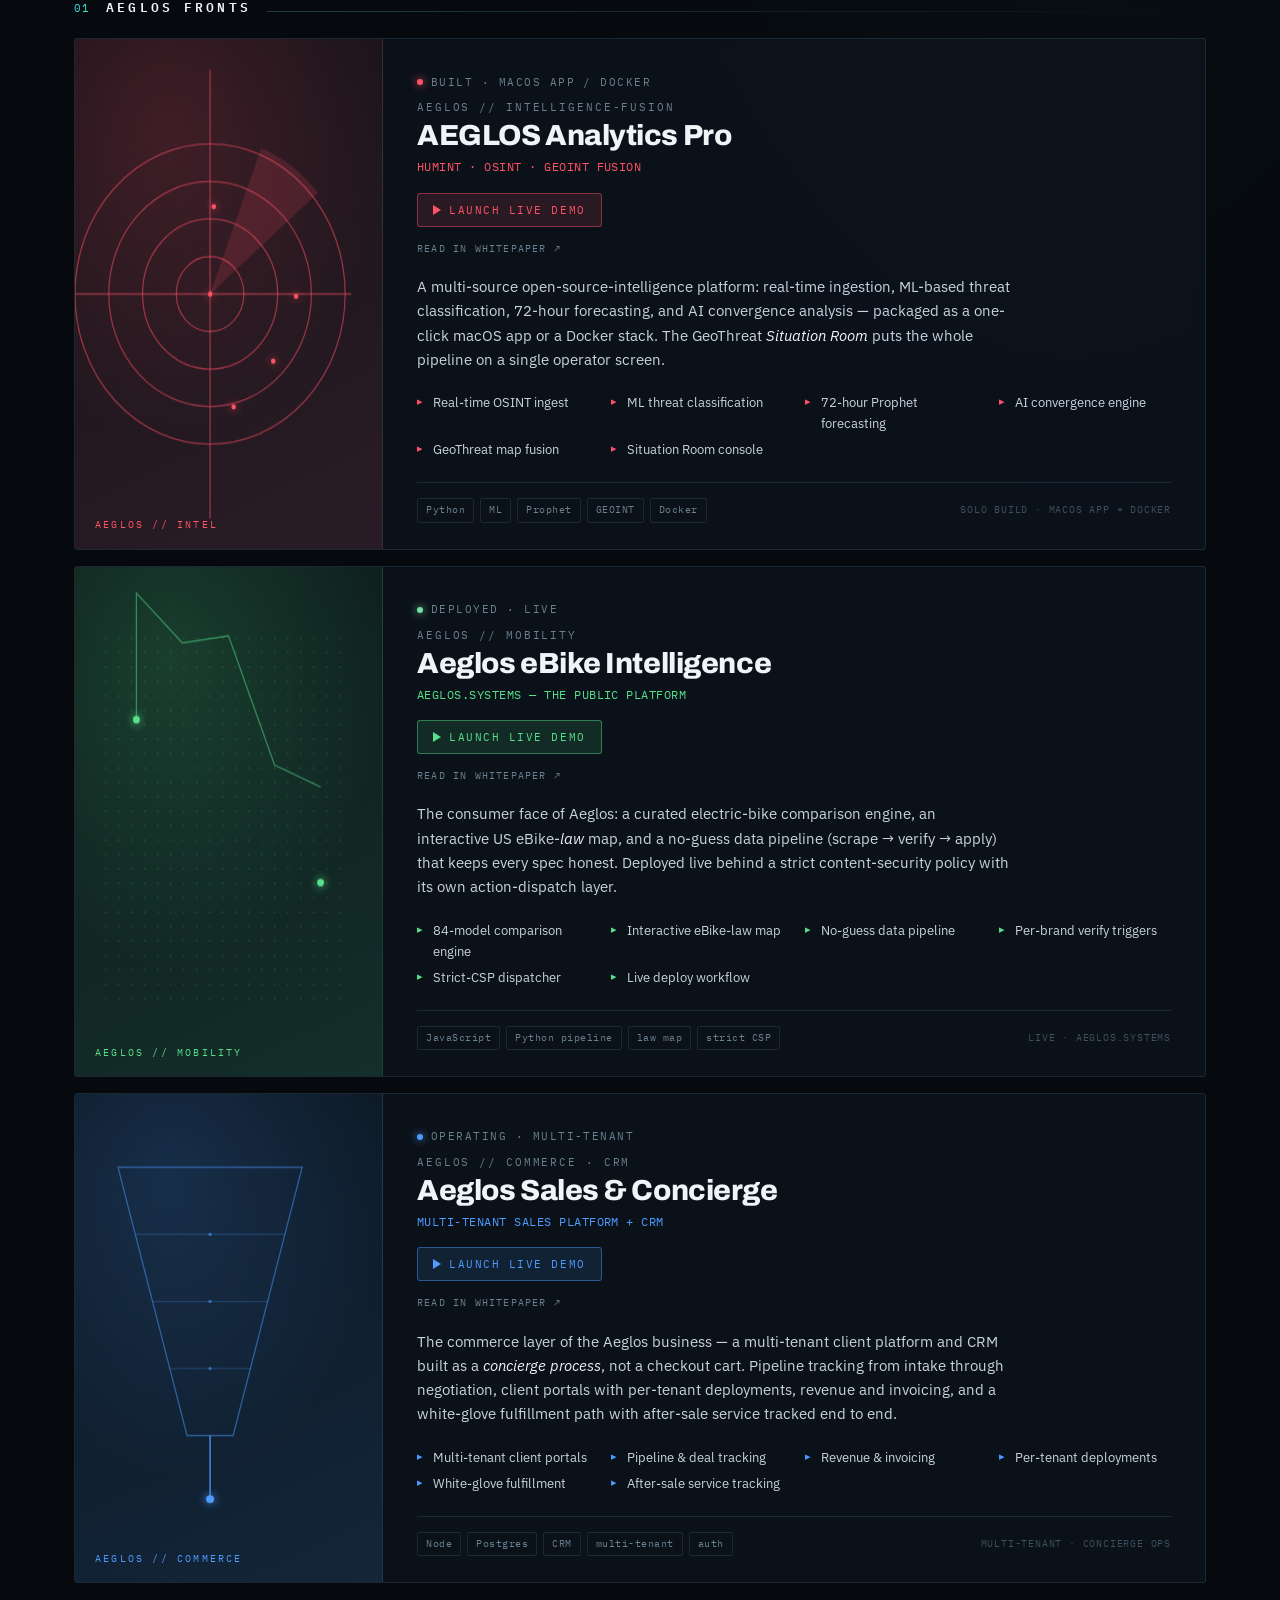
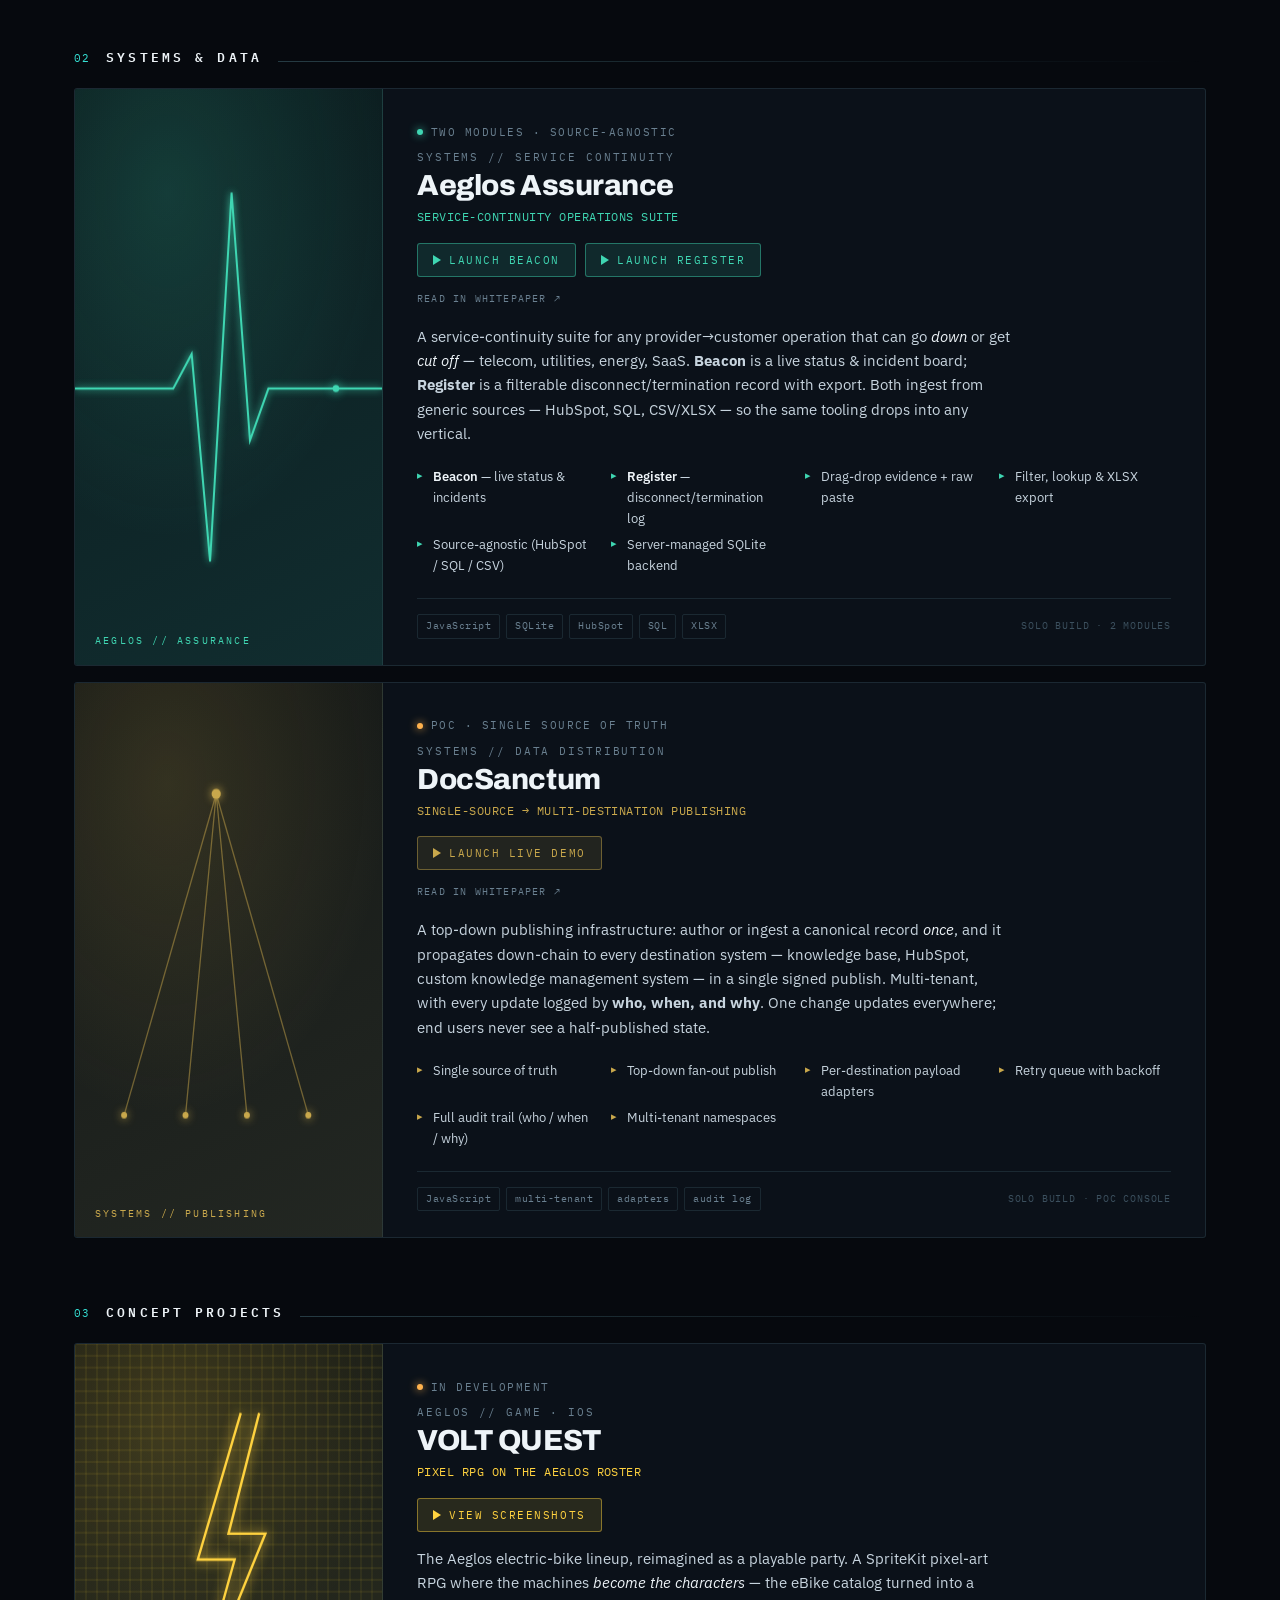
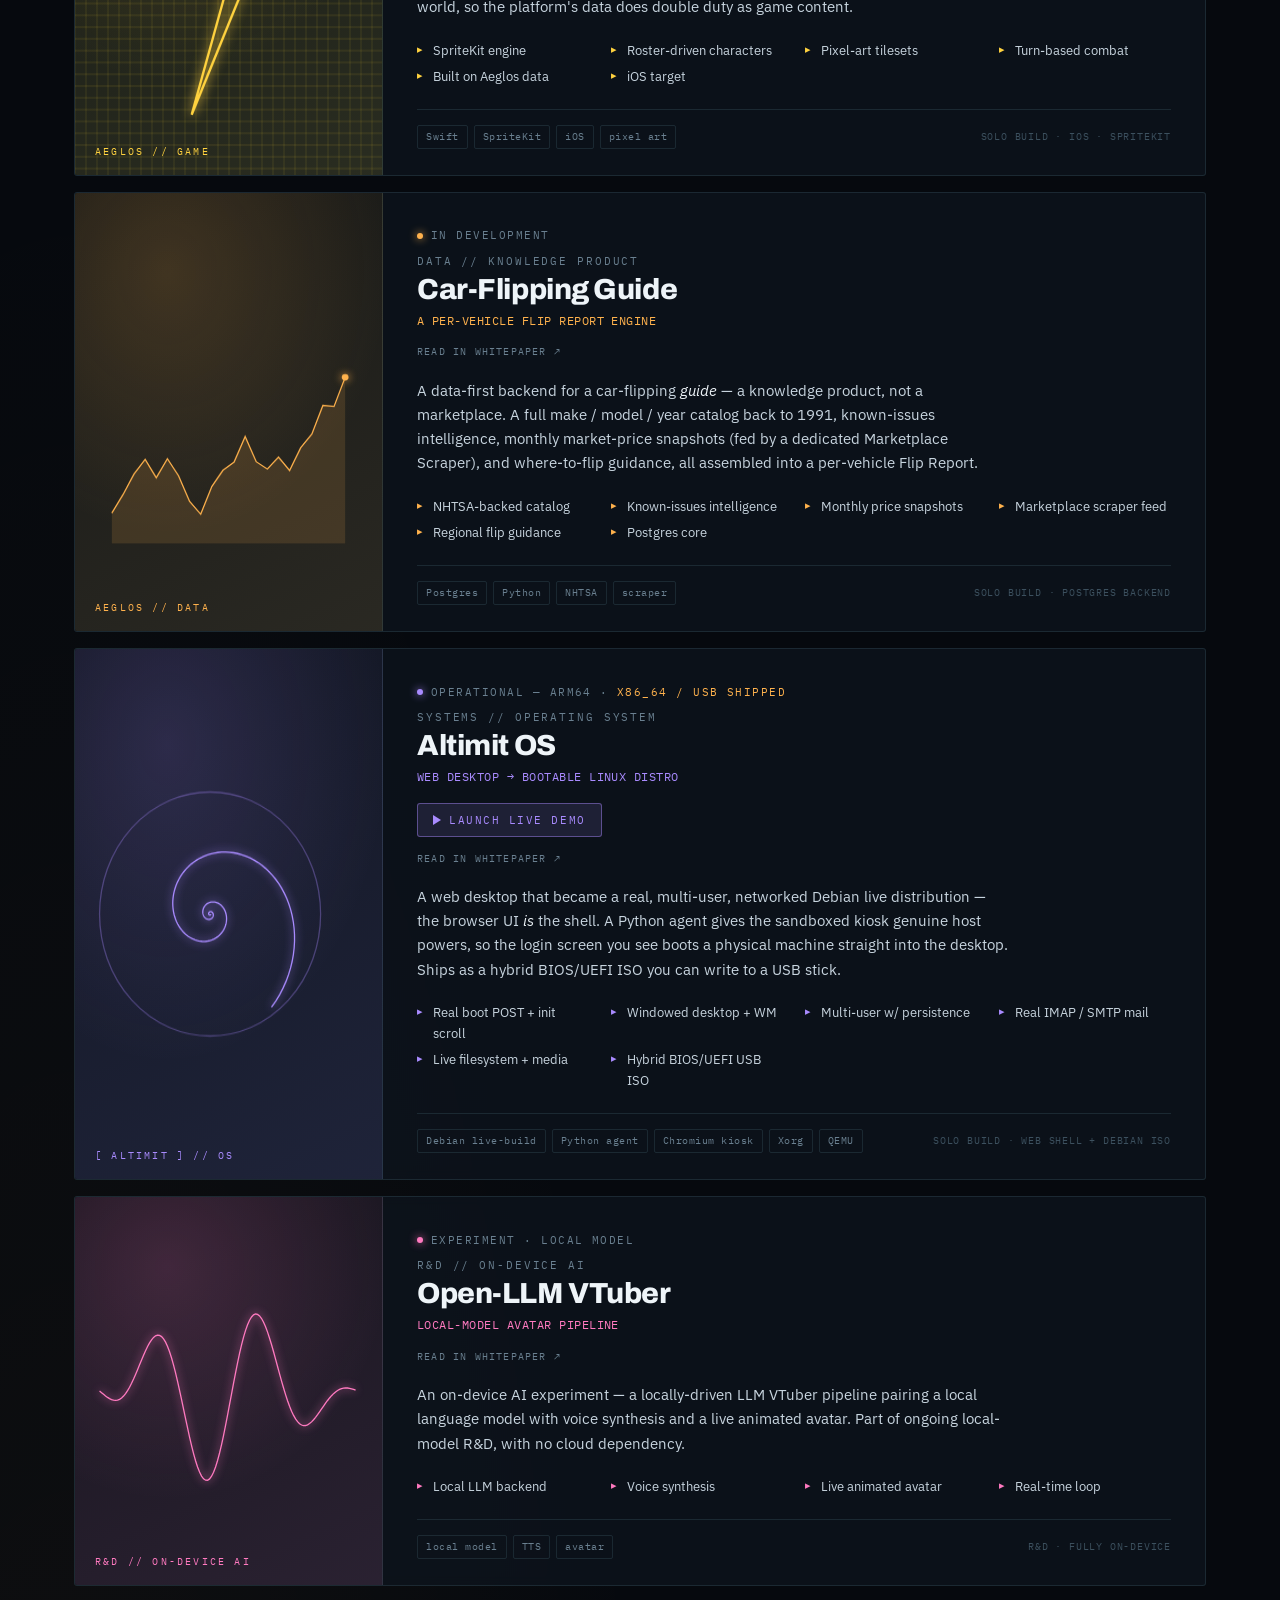
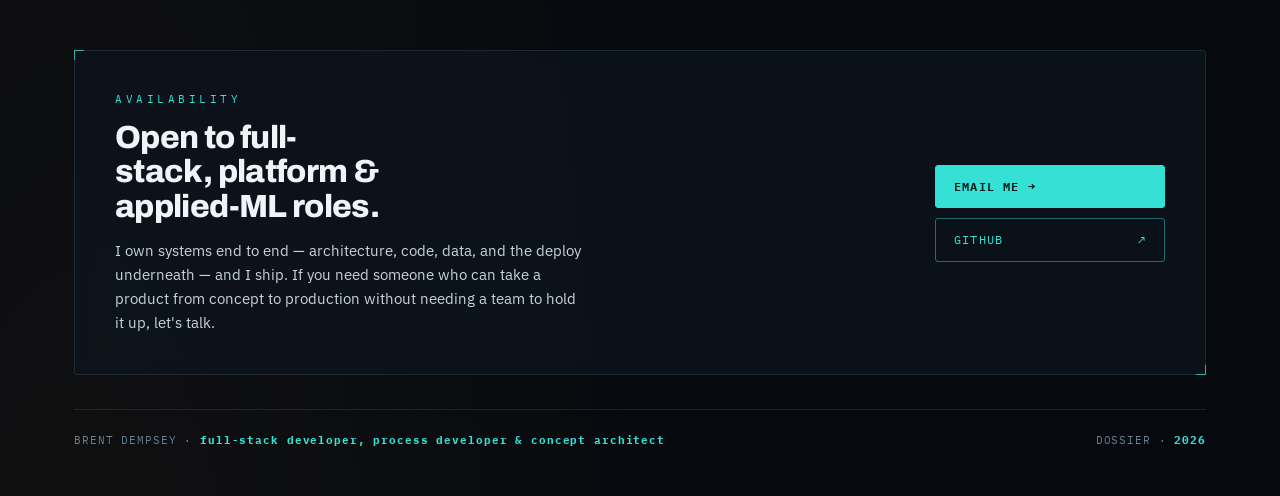
==== commit 12d9734d: "Move VOLT QUEST to Concept Projects (main page + whitepaper); reconcile to three markets/fronts; tit" ====
--- a/index.html
+++ b/index.html
@@ -4,11 +4,11 @@
 <meta charset="utf-8">
 <meta name="viewport" content="width=device-width, initial-scale=1">
 <meta name="robots" content="noindex, nofollow, noarchive, noimageindex">
-<title>Brent Dempsey — Full-Stack Developer &amp; Systems Builder</title>
-<meta name="description" content="Brent Dempsey — full-stack developer and systems builder. AEGLOS: one platform shipped across intelligence, mobility, commerce, and gaming, plus a bootable OS. Concept to deploy, solo. Six live demos.">
+<title>Brent Dempsey — Full-Stack Developer &amp; Systems Engineer</title>
+<meta name="description" content="Brent Dempsey — full-stack developer and systems engineer. AEGLOS: one platform shipped across intelligence, mobility, and commerce, plus systems and a bootable OS. Concept to deploy, solo. Nine live demos.">
 <meta property="og:type" content="website">
-<meta property="og:title" content="Brent Dempsey — Full-Stack Developer &amp; Systems Builder">
-<meta property="og:description" content="One platform, four markets, a bootable OS — designed, built, and deployed solo. Six working demos you can open and use.">
+<meta property="og:title" content="Brent Dempsey — Full-Stack Developer &amp; Systems Engineer">
+<meta property="og:description" content="One platform, three markets, systems, and a bootable OS — designed, built, and deployed solo. Nine working demos you can open and use.">
 <link rel="preconnect" href="https://fonts.googleapis.com">
 <link rel="preconnect" href="https://fonts.gstatic.com" crossorigin>
 <link href="https://fonts.googleapis.com/css2?family=Archivo:wght@500;600;700;800;900&family=IBM+Plex+Mono:wght@400;500;600&family=IBM+Plex+Sans:wght@300;400;500;600&display=swap" rel="stylesheet">
@@ -244,10 +244,10 @@
         <div class="role reveal">Full-Stack Developer · Process Developer · Concept Architect</div>
         <p class="lead reveal">I take software from an empty repo to a running, deployed system — and I do it end to end.</p>
         <p class="thesis reveal">The proof is <em>AEGLOS</em>: a platform I designed and built solo, then pushed
-          across four markets from one shared core — <b>intelligence fusion</b>, <b>electric mobility</b>,
-          <b>multi-tenant commerce</b>, and <b>gaming</b> — with a bootable operating system alongside it.
+          across three markets from one shared core — <b>intelligence fusion</b>, <b>electric mobility</b>,
+          and <b>multi-tenant commerce</b> — with a bootable operating system alongside it.
           Front-end, back-end, data pipelines, ML, and the infrastructure underneath: every layer here is a
-          working system, and six of them you can open and use right now.</p>
+          working system, and nine of them you can open and use right now.</p>
         <div class="hero-actions reveal">
           <a href="#work" class="btn btn-primary">Explore the work ↓</a>
           <a href="whitepaper.html" class="btn btn-ghost">Read the whitepaper ↗</a>
@@ -256,7 +256,7 @@
       </div>
       <div class="heroright reveal">
         <div class="statline"><span>Scope</span><b>concept → <em>deploy</em></b></div>
-        <div class="statline"><span>Markets</span><b><em>4</em> + systems</b></div>
+        <div class="statline"><span>Markets</span><b><em>3</em> + systems</b></div>
         <div class="statline"><span>Live demos</span><b><em>9</em></b></div>
         <div class="statline"><span>Built</span><b>solo</b></div>
       </div>
@@ -337,21 +337,20 @@
   <section class="build feature panel reveal" data-demo="core" style="--acc:#35e0d4">
     <div class="b-vis"><svg class="mk mk-big"><use href="#aeglos-mark"/></svg><div class="stamp">AEGLOS // CORE</div></div>
     <div class="b-body">
-      <div class="tick"><span class="dot"></span>Active platform · four fronts</div>
+      <div class="tick"><span class="dot"></span>Active platform · three fronts</div>
       <div class="code">AEGLOS // PLATFORM</div>
       <h3>Aeglos Systems</h3>
       <div class="sub">One core → many markets</div>
       <a class="wp-link" href="whitepaper.html#platform">Read in whitepaper ↗</a>
       <p>The through-line of this portfolio. From a shared engine and platform layer, I pushed Aeglos into
-        four very different markets — <em>intelligence fusion</em>, <em>electric mobility</em>,
-        <em>multi-tenant commerce</em>, and <em>gaming</em> — plus an operating system of its own. One
+        three very different markets — <em>intelligence fusion</em>, <em>electric mobility</em>,
+        and <em>multi-tenant commerce</em> — plus an operating system of its own. One
         codebase family, one builder, production-grade on every front, from data model to deploy pipeline.</p>
       <ul class="caps">
         <li><b>Shared Engine + Platform</b> core services</li>
         <li><b>Intelligence</b> — OSINT / GEOINT fusion</li>
         <li><b>Mobility</b> — aeglos.systems eBike platform</li>
         <li><b>Commerce</b> — multi-tenant sales &amp; CRM</li>
-        <li><b>Gaming</b> — VOLT QUEST on the roster</li>
         <li><b>Continuity</b> — Assurance + DocSanctum</li>
       </ul>
       <div class="foot">
@@ -444,31 +443,6 @@
     </div>
   </section>
 
-  <section class="build panel reveal" data-demo="volt" style="--acc:#ffd23f">
-    <div class="b-vis"><canvas data-viz="bolt"></canvas><div class="stamp">AEGLOS // GAME</div></div>
-    <div class="b-body">
-      <div class="tick"><span class="dot amber"></span>In development</div>
-      <div class="code">AEGLOS // GAME · iOS</div>
-      <h3>VOLT QUEST</h3>
-      <div class="sub">Pixel RPG on the Aeglos roster</div>
-      <p>The Aeglos electric-bike lineup, reimagined as a playable party. A SpriteKit pixel-art RPG where the
-        machines <em>become the characters</em> — the eBike catalog turned into a world, so the platform's
-        data does double duty as game content.</p>
-      <ul class="caps">
-        <li>SpriteKit engine</li>
-        <li>Roster-driven characters</li>
-        <li>Pixel-art tilesets</li>
-        <li>Turn-based combat</li>
-        <li>Built on Aeglos data</li>
-        <li>iOS target</li>
-      </ul>
-      <div class="foot">
-        <div class="tags"><span>Swift</span><span>SpriteKit</span><span>iOS</span><span>pixel art</span></div>
-        <div class="loc">Solo build · iOS · SpriteKit</div>
-      </div>
-    </div>
-  </section>
-
   <!-- SYSTEMS -->
   <div class="sec reveal"><span class="idx">02</span><h2>Systems &amp; Data</h2><div class="rule"></div></div>
 
@@ -528,6 +502,32 @@
 
   <!-- CONCEPT PROJECTS -->
   <div class="sec reveal"><span class="idx">03</span><h2>Concept Projects</h2><div class="rule"></div></div>
+
+  <section class="build panel reveal" data-demo="volt" style="--acc:#ffd23f">
+    <div class="b-vis"><canvas data-viz="bolt"></canvas><div class="stamp">AEGLOS // GAME</div></div>
+    <div class="b-body">
+      <div class="tick"><span class="dot amber"></span>In development</div>
+      <div class="code">AEGLOS // GAME · iOS</div>
+      <h3>VOLT QUEST</h3>
+      <div class="sub">Pixel RPG on the Aeglos roster</div>
+      <p>The Aeglos electric-bike lineup, reimagined as a playable party. A SpriteKit pixel-art RPG where the
+        machines <em>become the characters</em> — the eBike catalog turned into a world, so the platform's
+        data does double duty as game content.</p>
+      <ul class="caps">
+        <li>SpriteKit engine</li>
+        <li>Roster-driven characters</li>
+        <li>Pixel-art tilesets</li>
+        <li>Turn-based combat</li>
+        <li>Built on Aeglos data</li>
+        <li>iOS target</li>
+      </ul>
+      <div class="foot">
+        <div class="tags"><span>Swift</span><span>SpriteKit</span><span>iOS</span><span>pixel art</span></div>
+        <div class="loc">Solo build · iOS · SpriteKit</div>
+      </div>
+    </div>
+  </section>
+
 
   <section class="build panel reveal" style="--acc:#ffb24d">
     <div class="b-vis"><canvas data-viz="chart"></canvas><div class="stamp">AEGLOS // DATA</div></div>
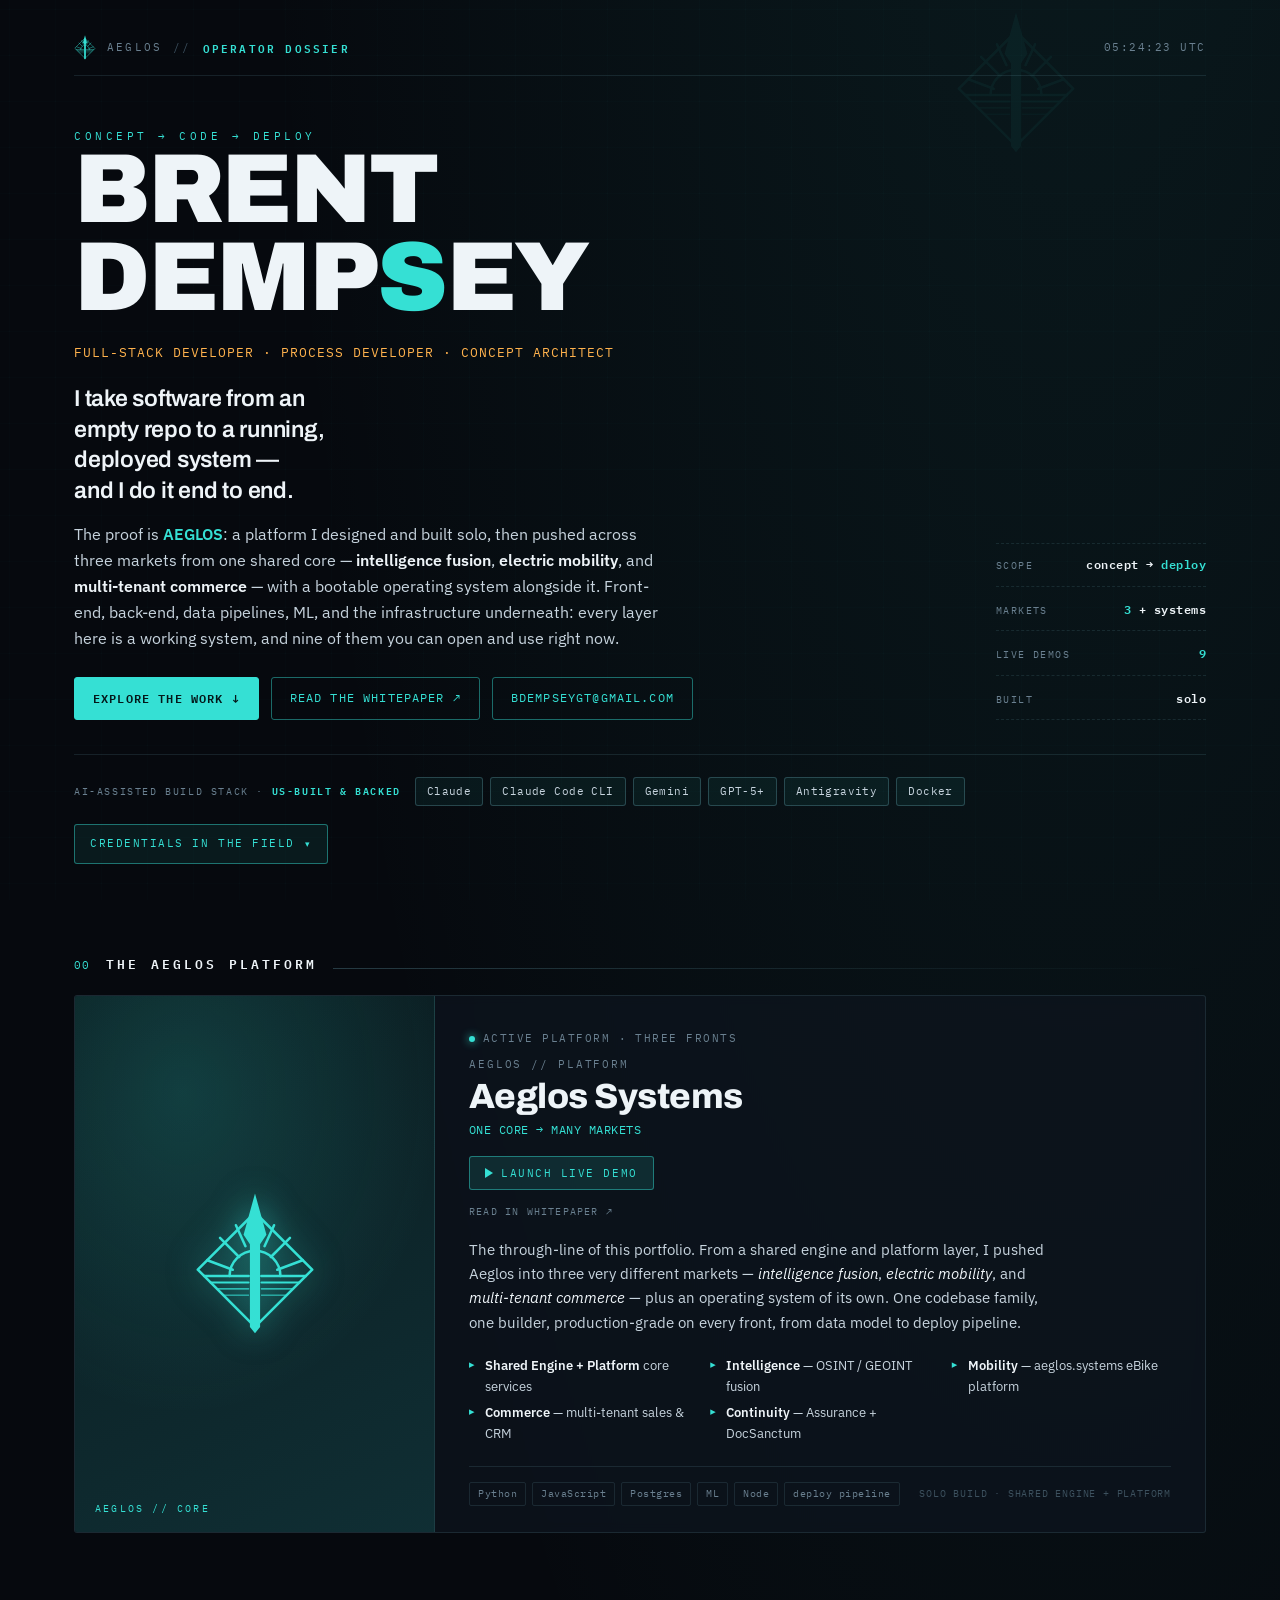
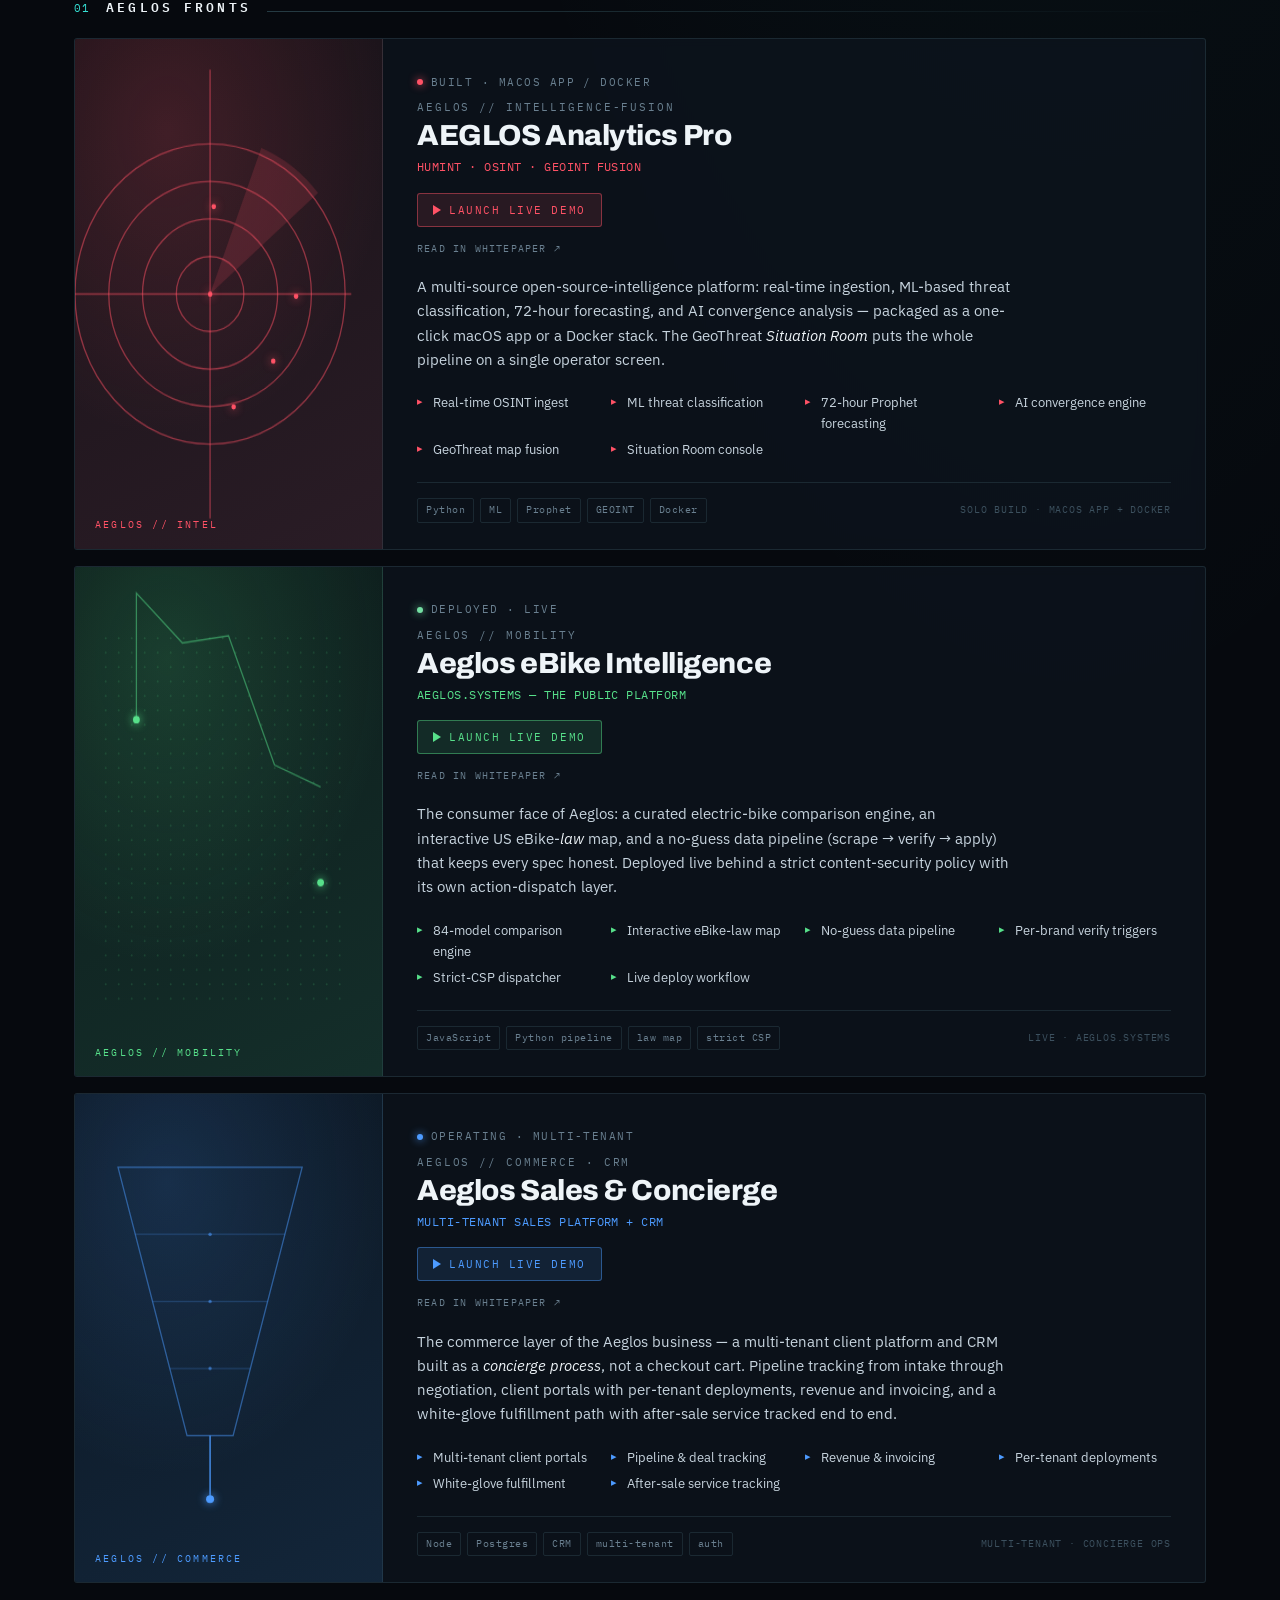
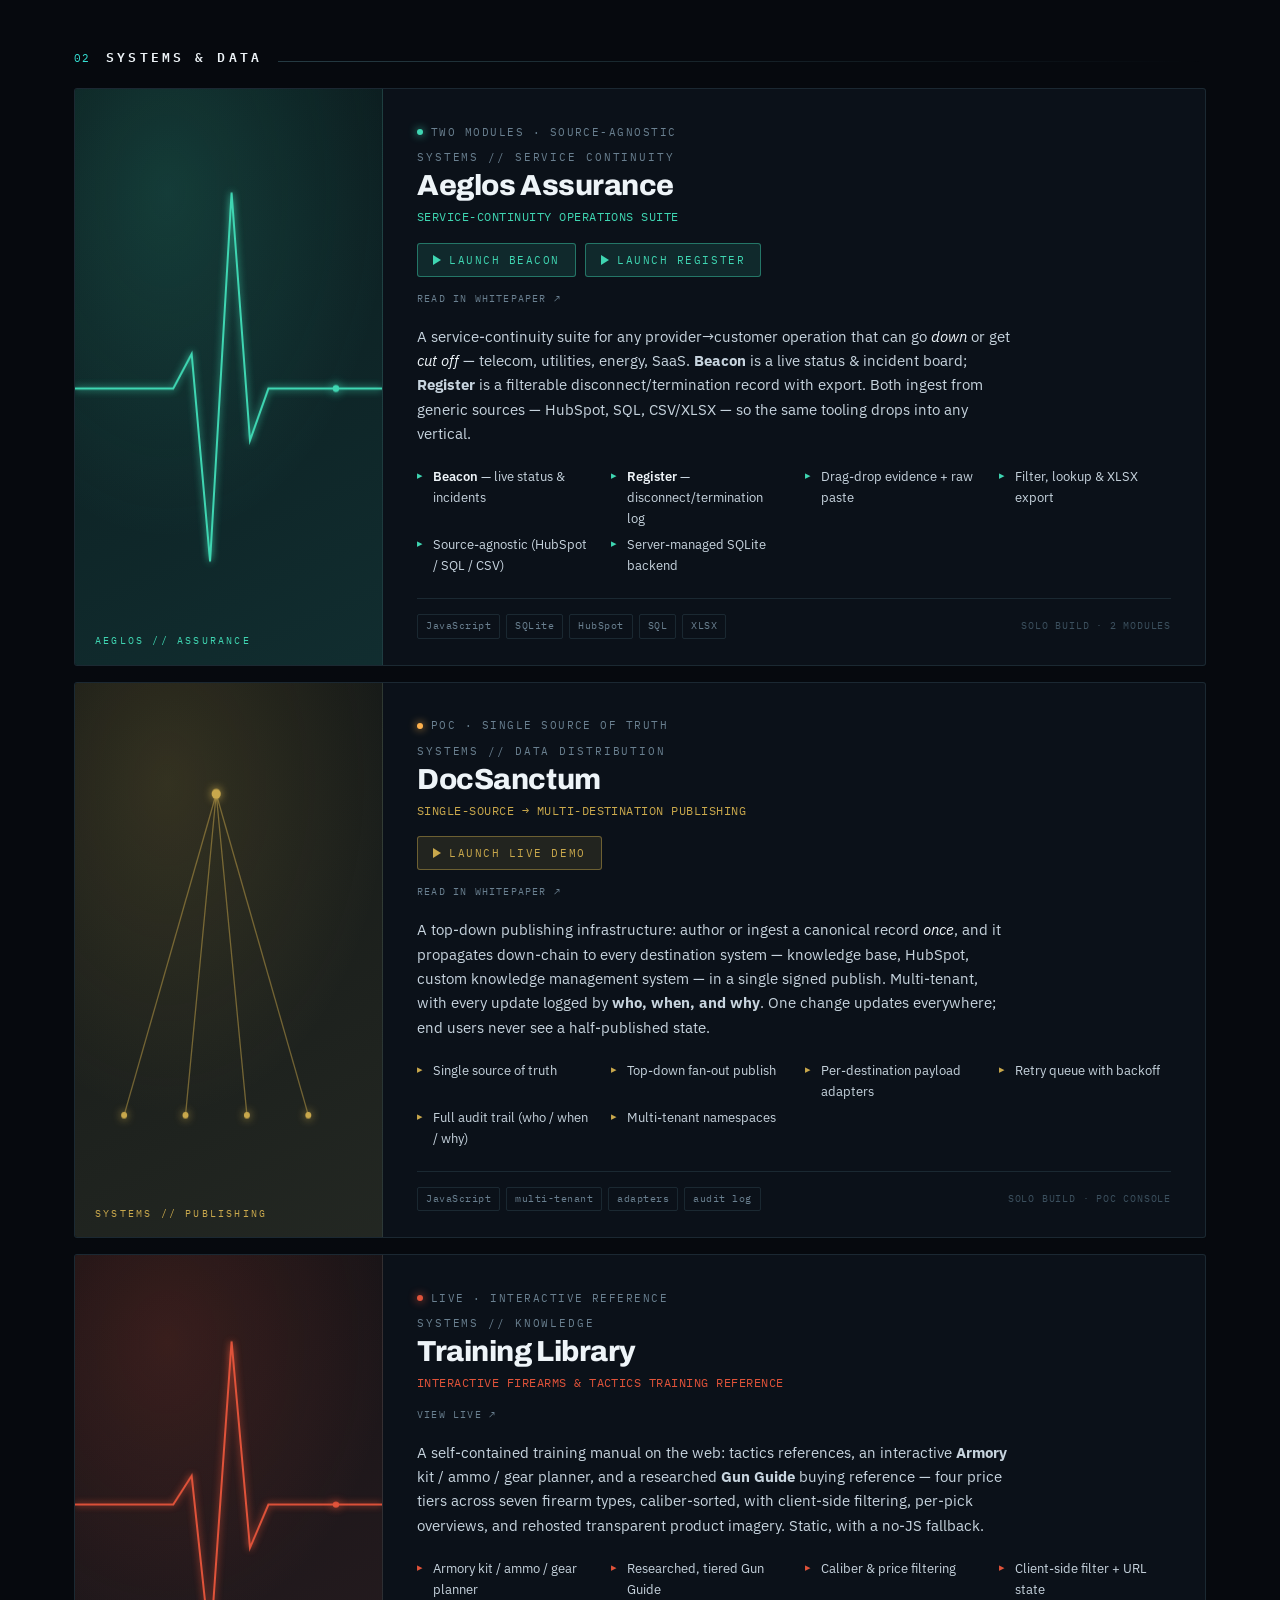
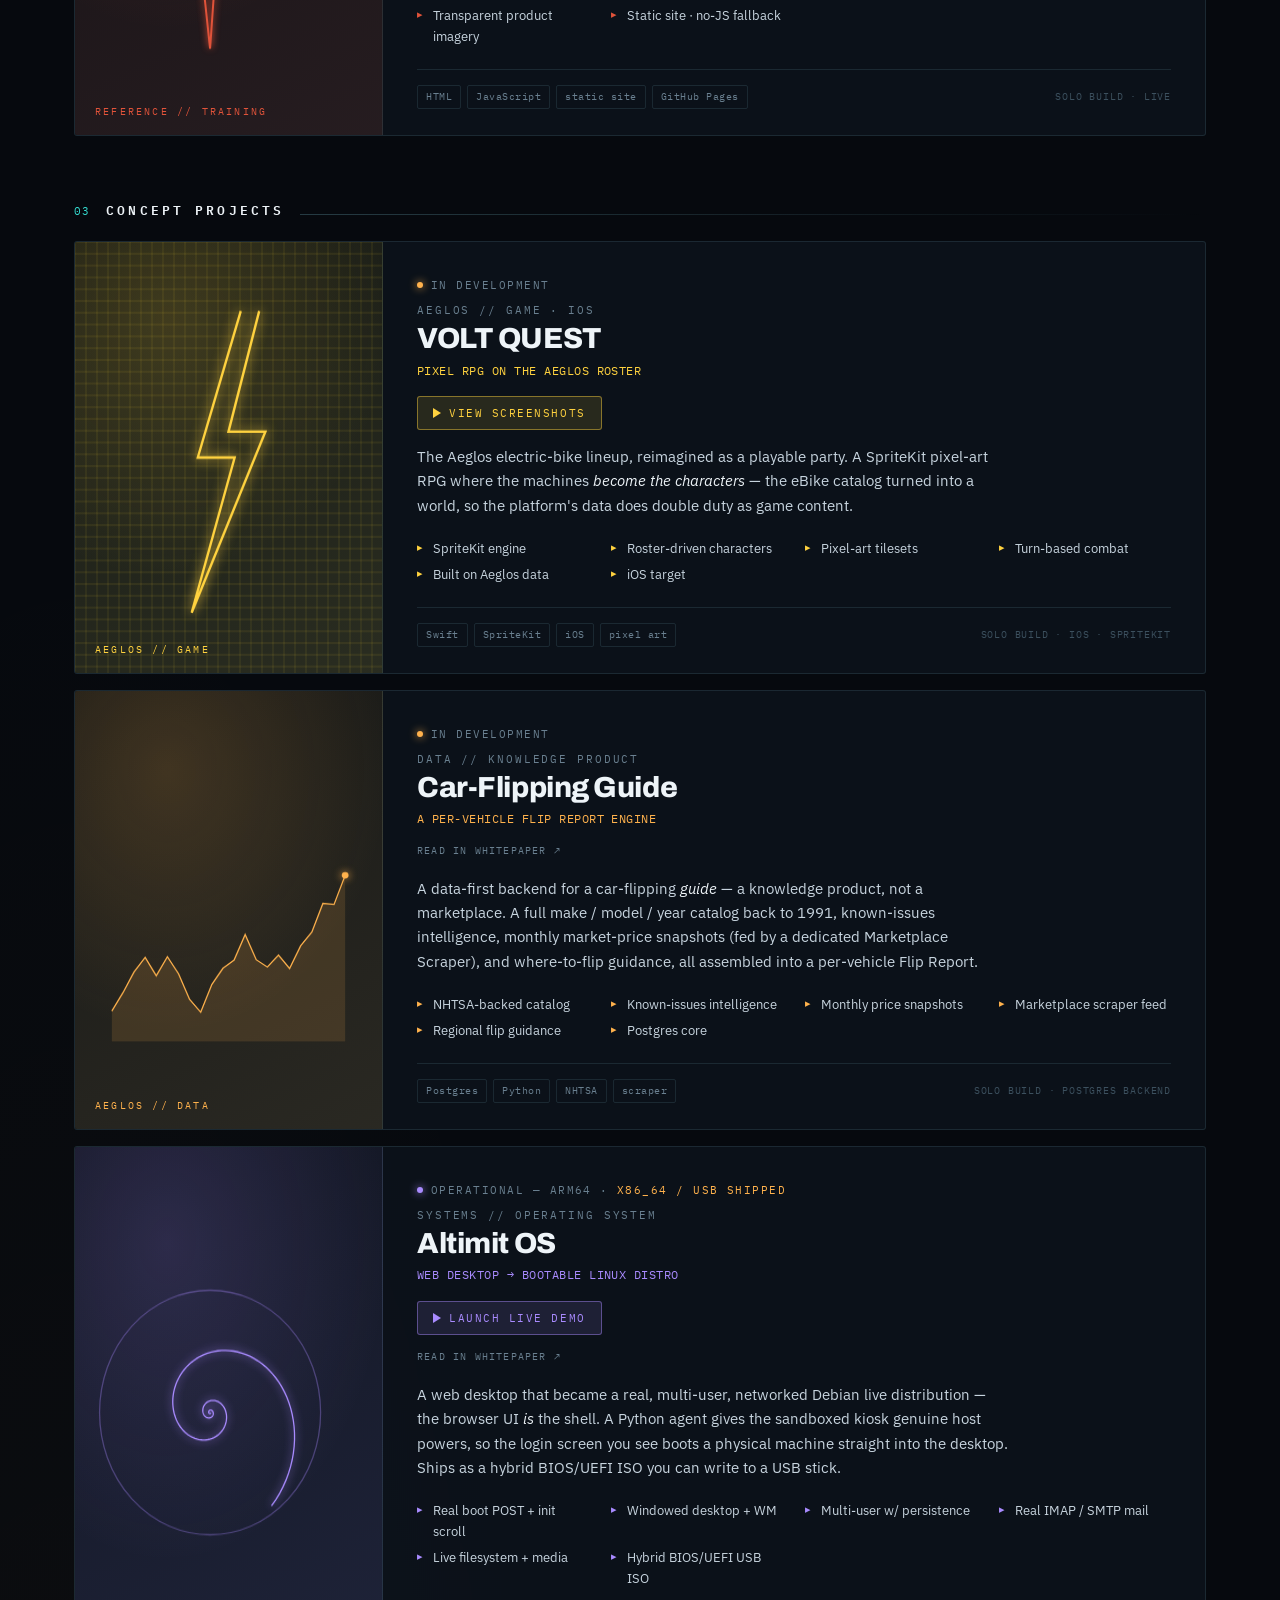
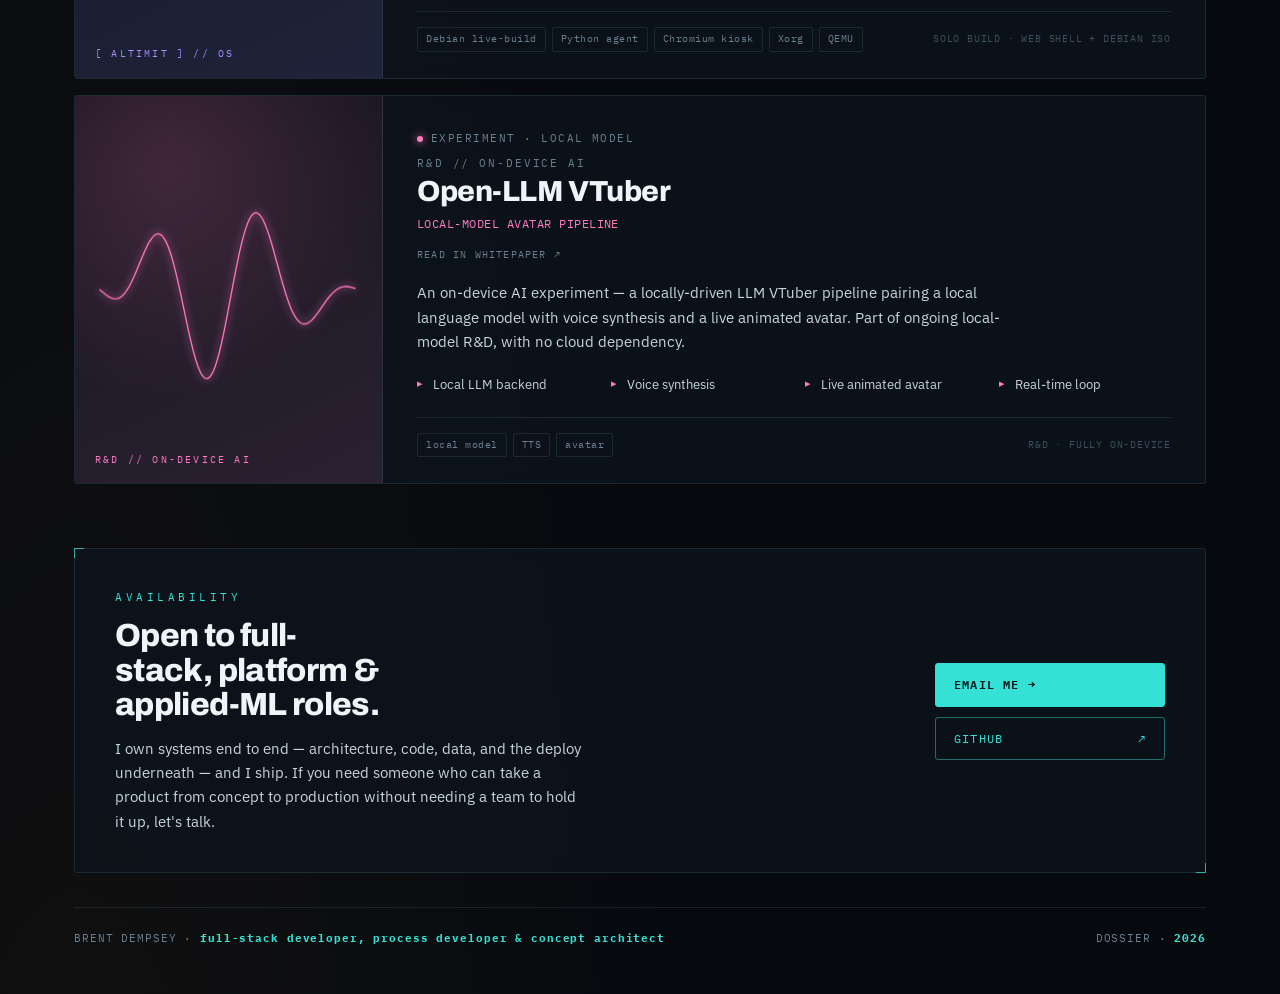
==== commit e7314540: "Add Training Library to Systems & Data, linked to live site" ====
--- a/index.html
+++ b/index.html
@@ -496,6 +496,33 @@
       <div class="foot">
         <div class="tags"><span>JavaScript</span><span>multi-tenant</span><span>adapters</span><span>audit log</span></div>
         <div class="loc">Solo build · POC console</div>
+      </div>
+    </div>
+  </section>
+
+  <section class="build panel reveal" data-viz="pulse" style="--acc:#e0533a">
+    <div class="b-vis"><canvas data-viz="pulse"></canvas><div class="stamp">REFERENCE // TRAINING</div></div>
+    <div class="b-body">
+      <div class="tick"><span class="dot"></span>Live · interactive reference</div>
+      <div class="code">SYSTEMS // KNOWLEDGE</div>
+      <h3>Training Library</h3>
+      <div class="sub">Interactive firearms &amp; tactics training reference</div>
+      <a class="wp-link" href="https://amonsemper.github.io/training-library/">View live ↗</a>
+      <p>A self-contained training manual on the web: tactics references, an interactive <b>Armory</b>
+        kit / ammo / gear planner, and a researched <b>Gun Guide</b> buying reference — four price tiers
+        across seven firearm types, caliber-sorted, with client-side filtering, per-pick overviews, and
+        rehosted transparent product imagery. Static, with a no-JS fallback.</p>
+      <ul class="caps">
+        <li>Armory kit / ammo / gear planner</li>
+        <li>Researched, tiered Gun Guide</li>
+        <li>Caliber &amp; price filtering</li>
+        <li>Client-side filter + URL state</li>
+        <li>Transparent product imagery</li>
+        <li>Static site · no-JS fallback</li>
+      </ul>
+      <div class="foot">
+        <div class="tags"><span>HTML</span><span>JavaScript</span><span>static site</span><span>GitHub Pages</span></div>
+        <div class="loc">Solo build · live</div>
       </div>
     </div>
   </section>
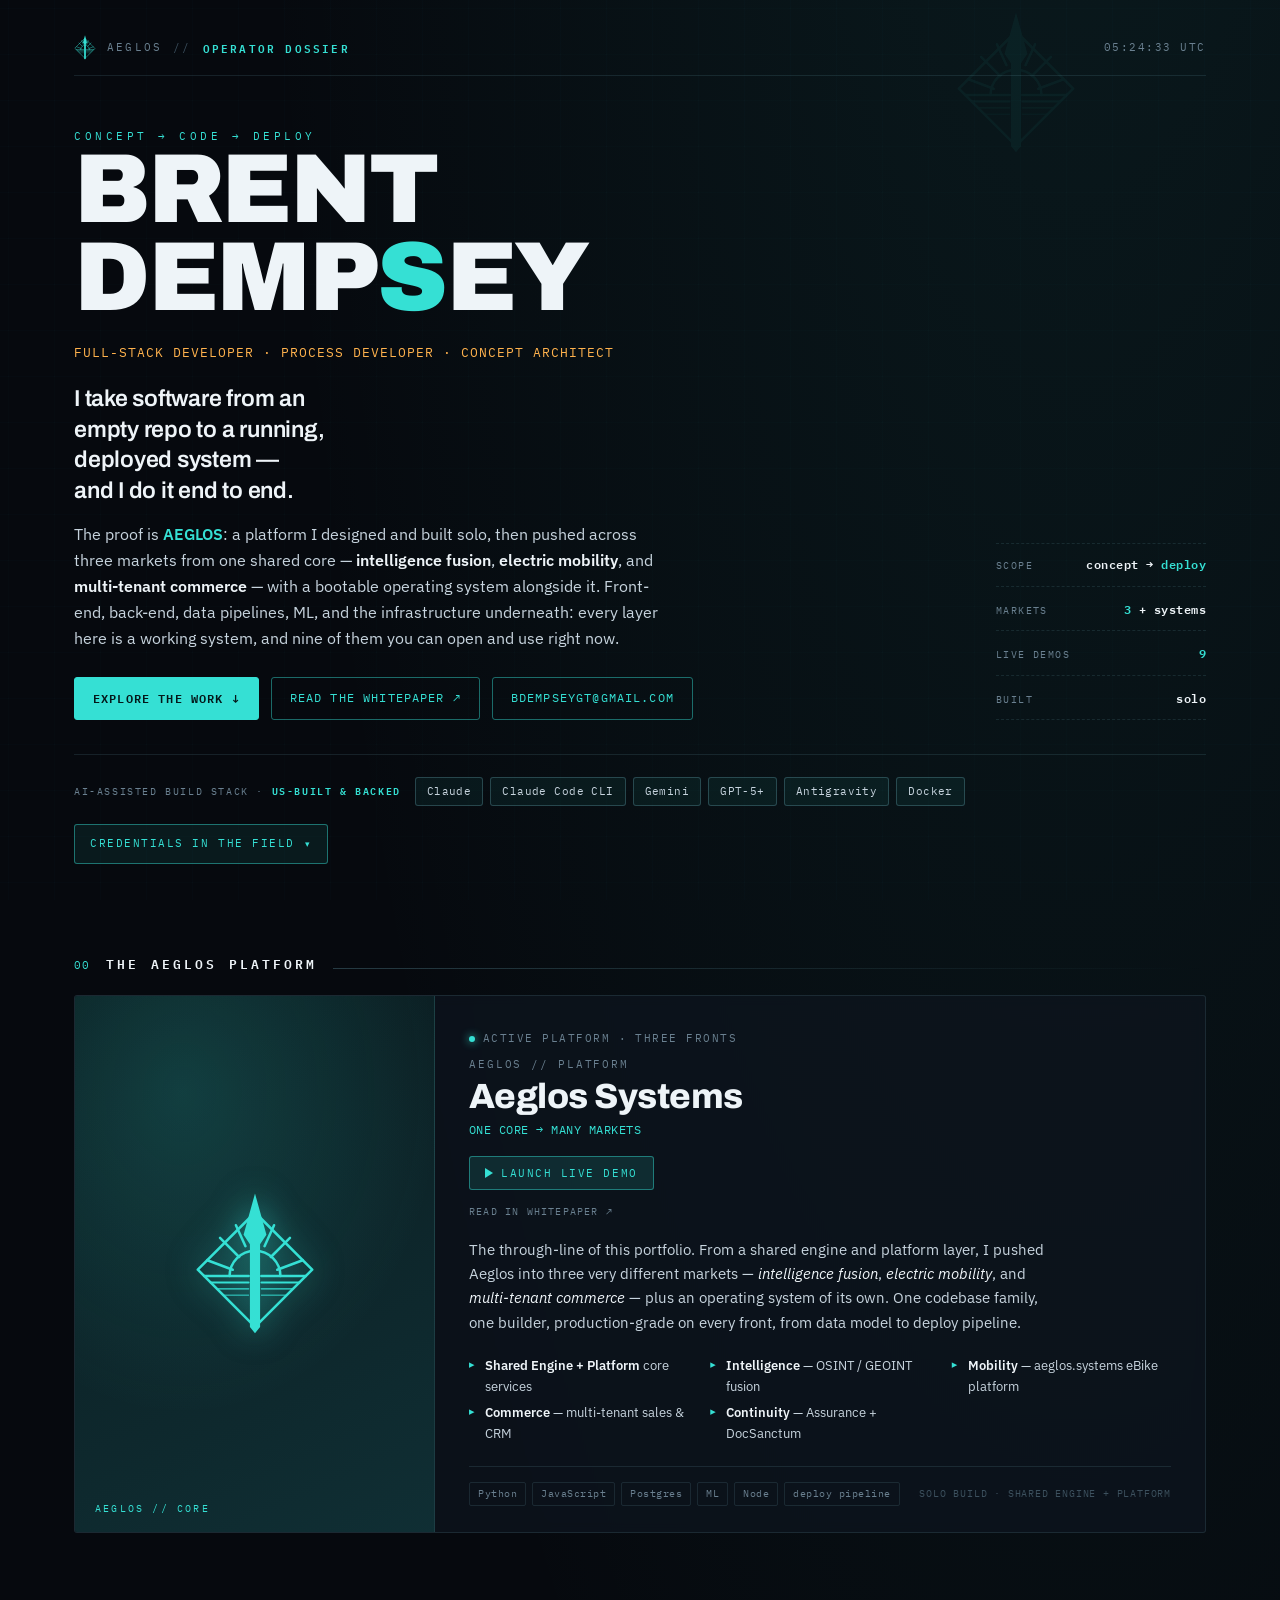
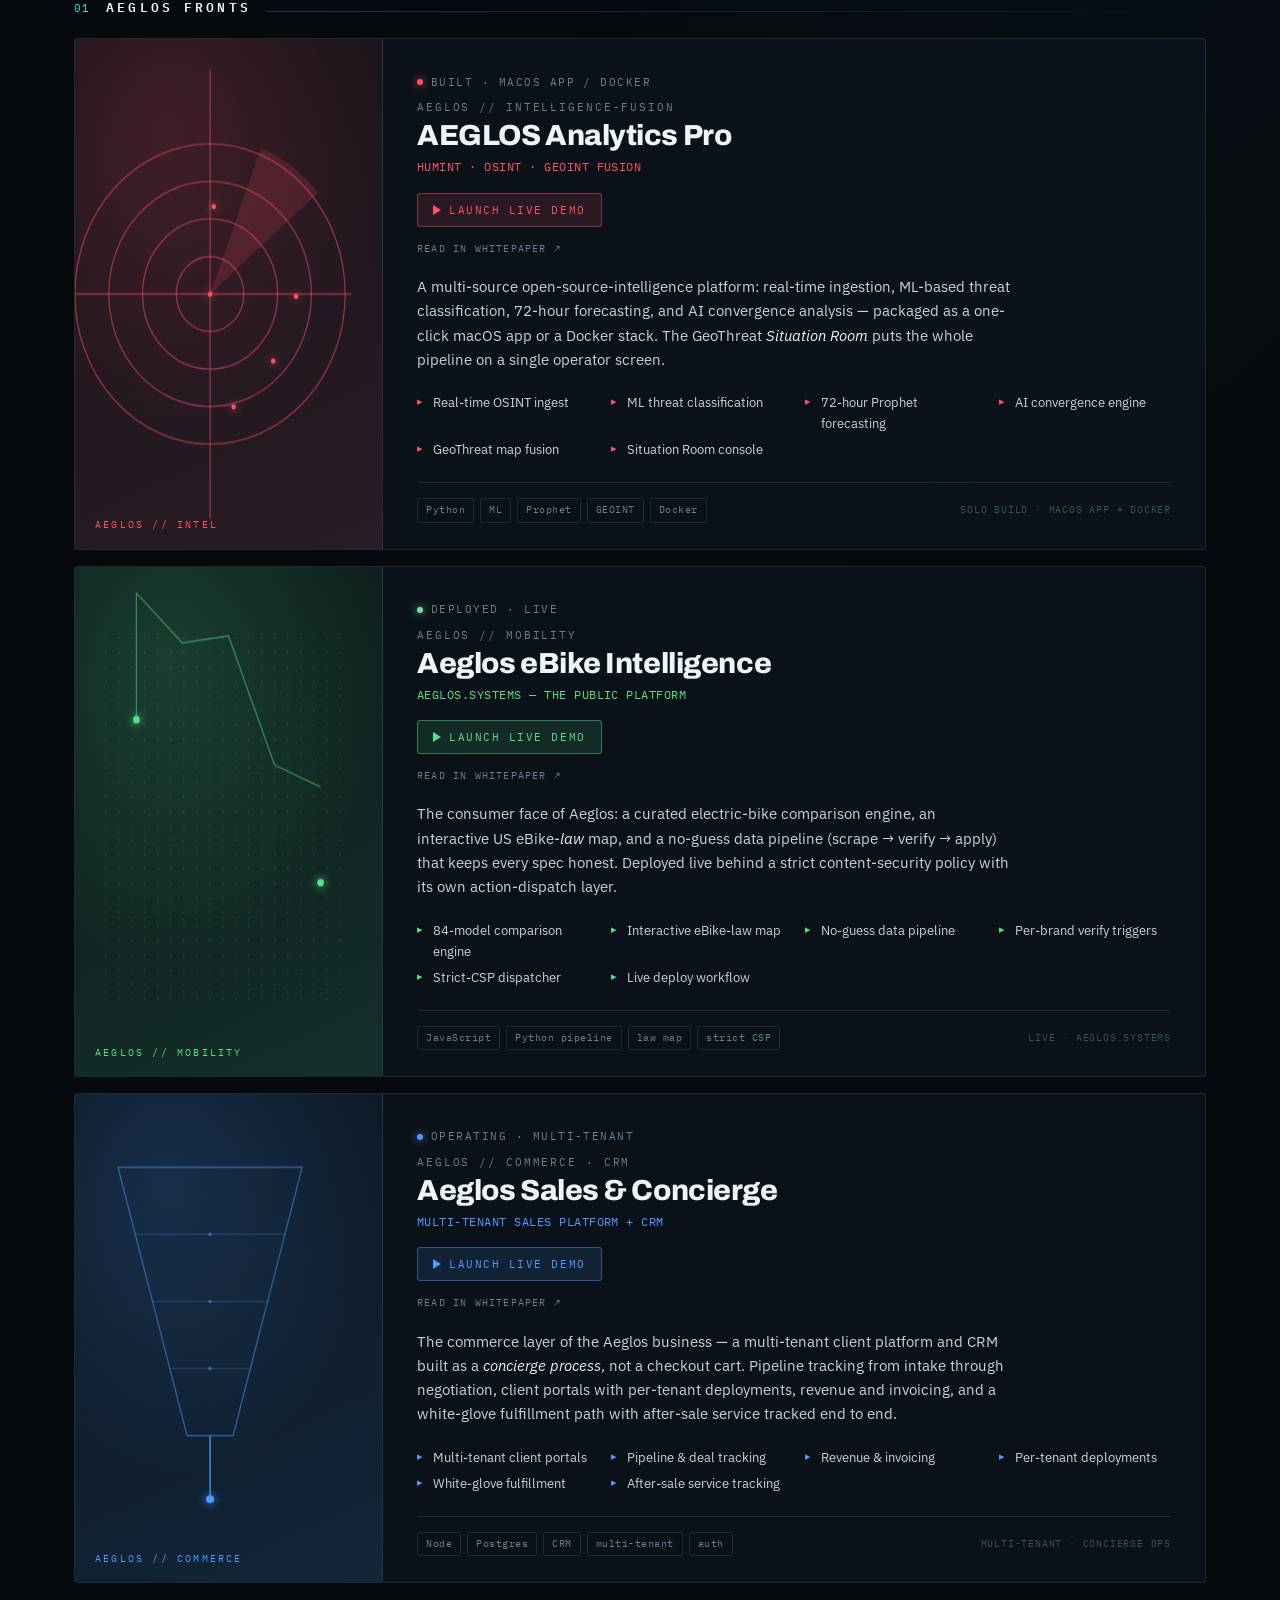
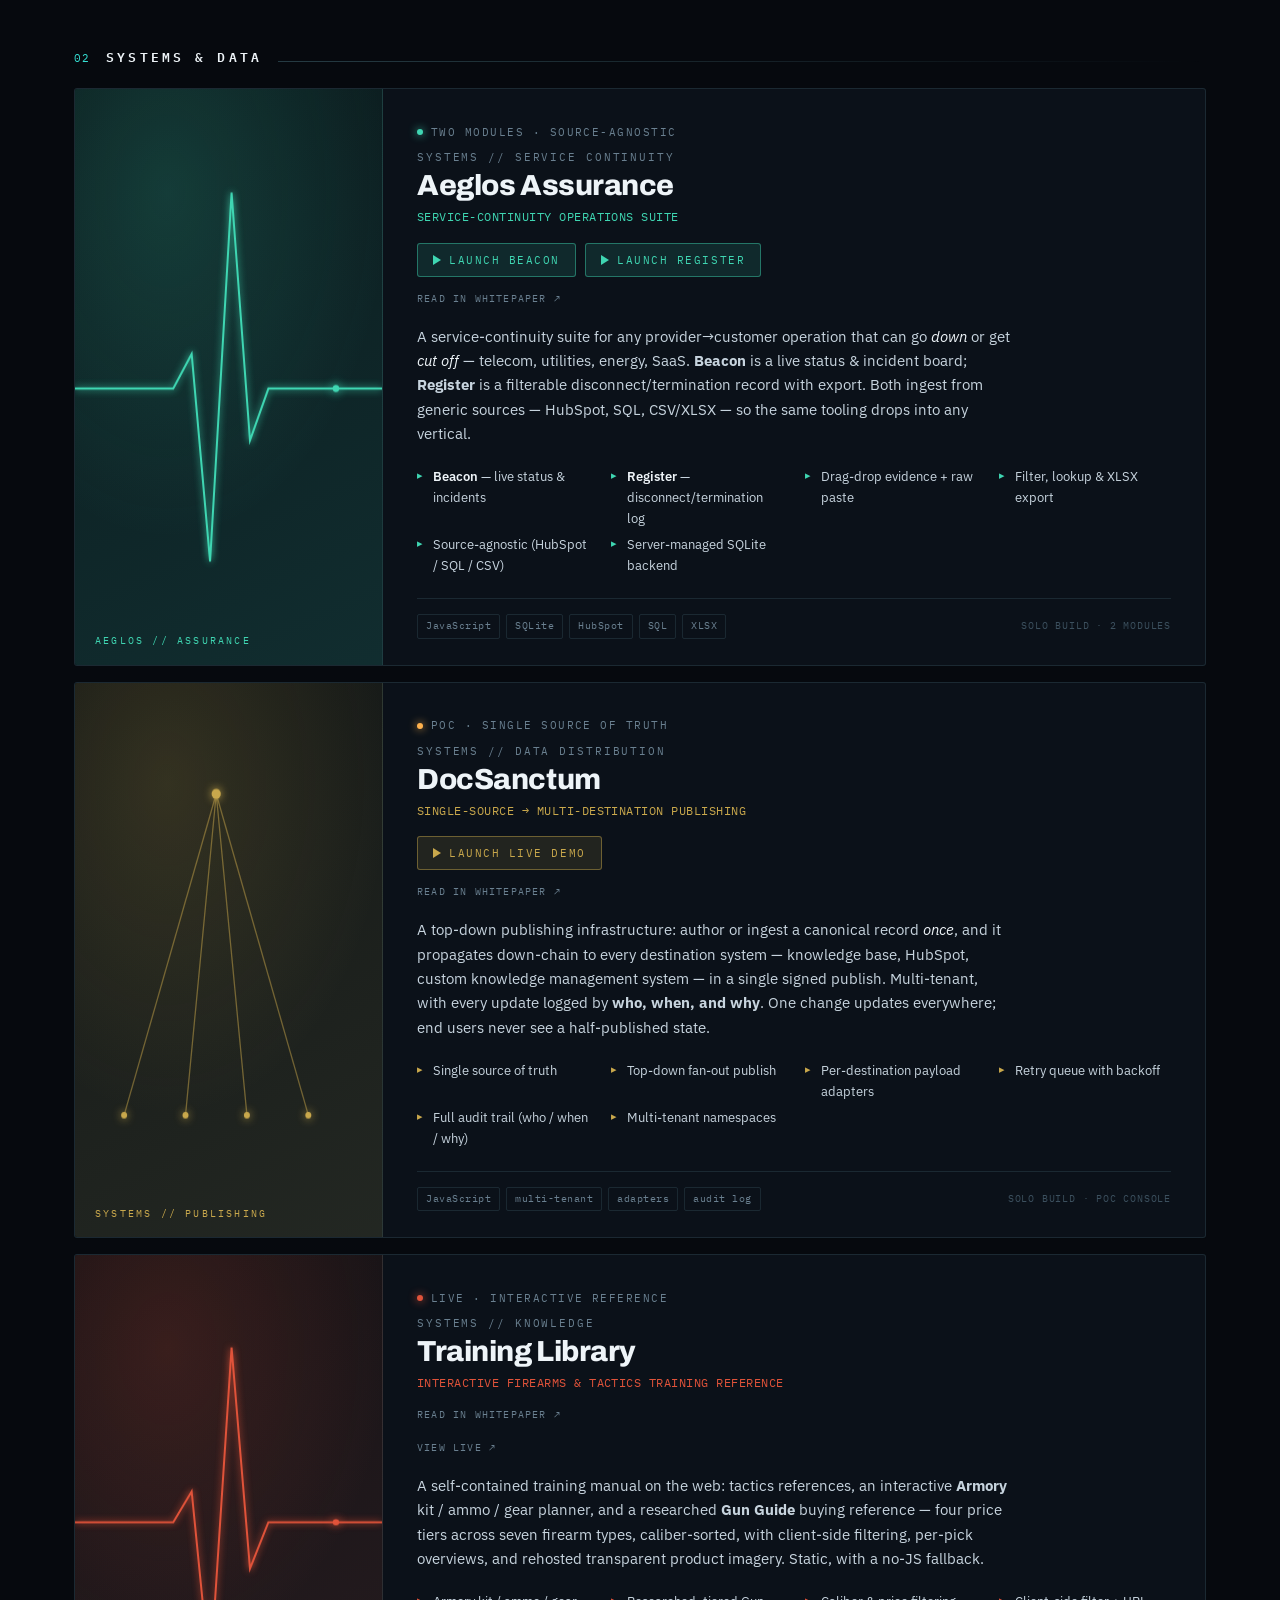
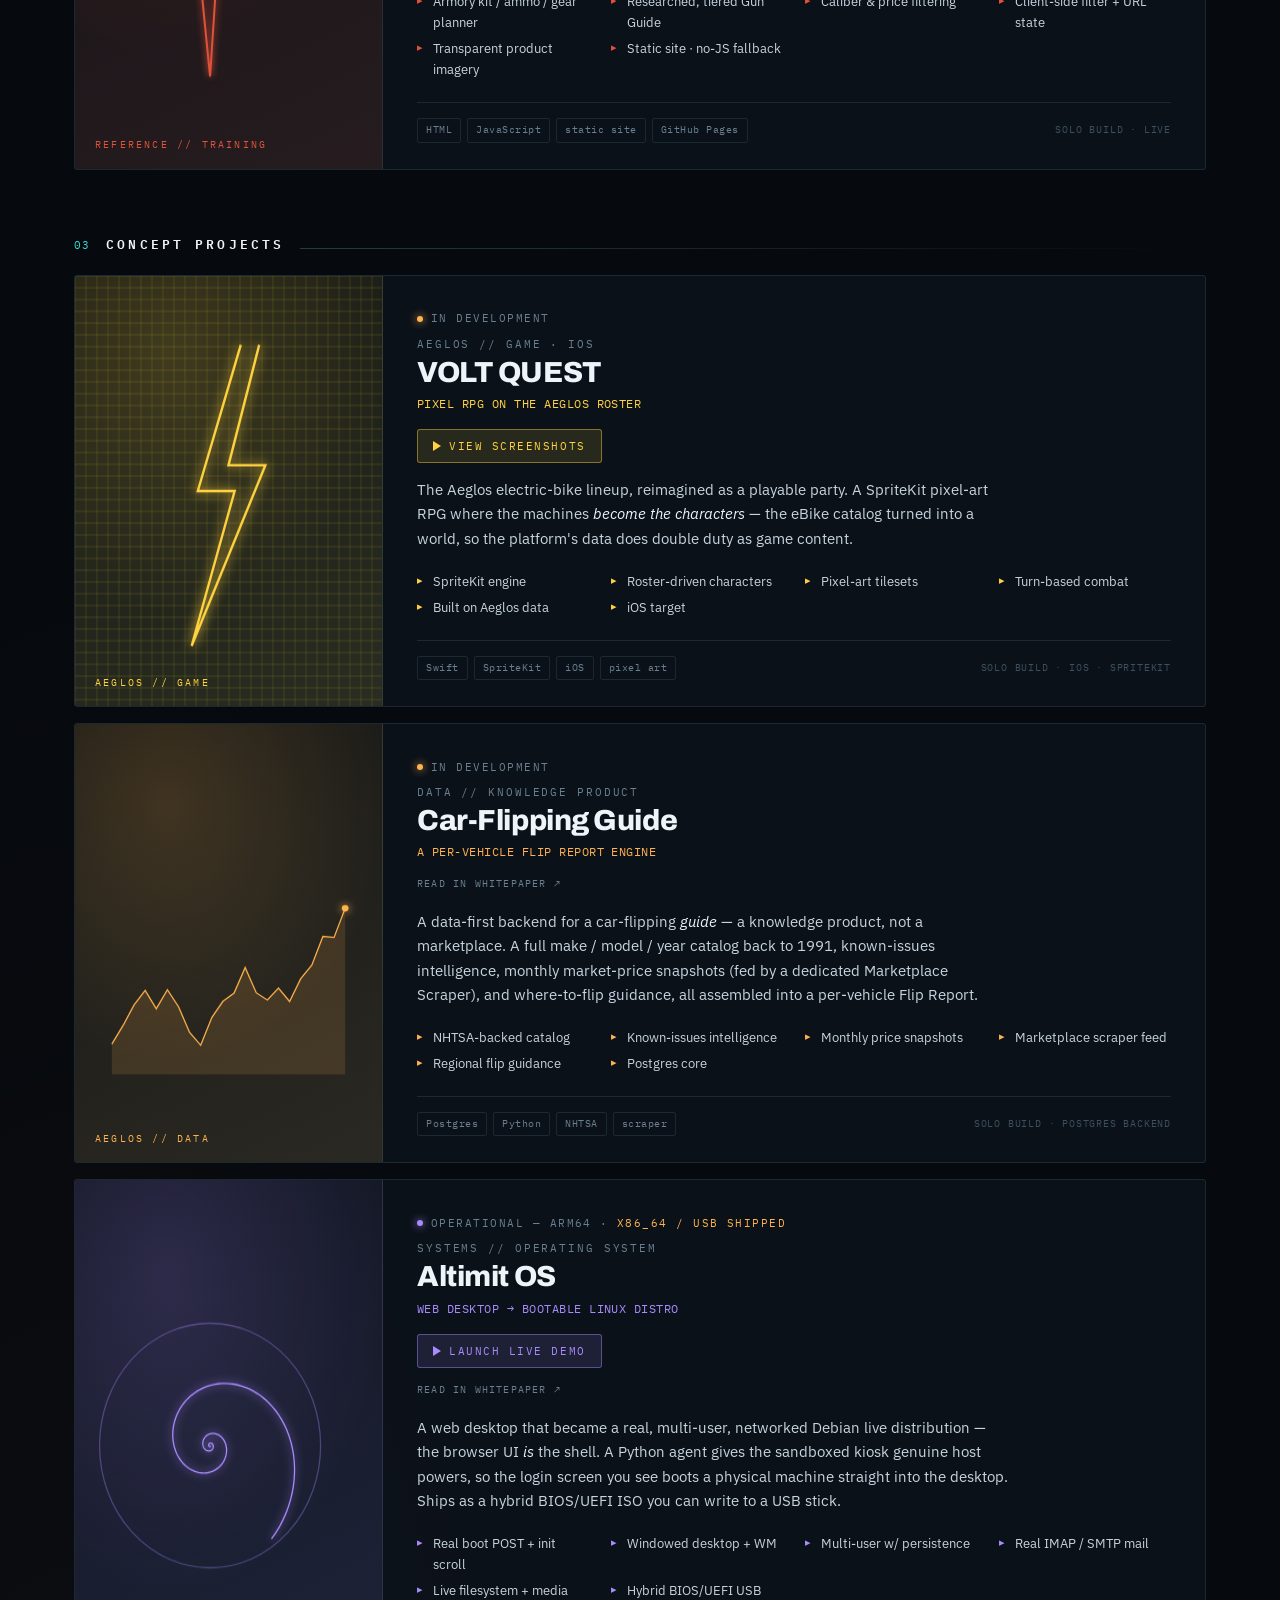
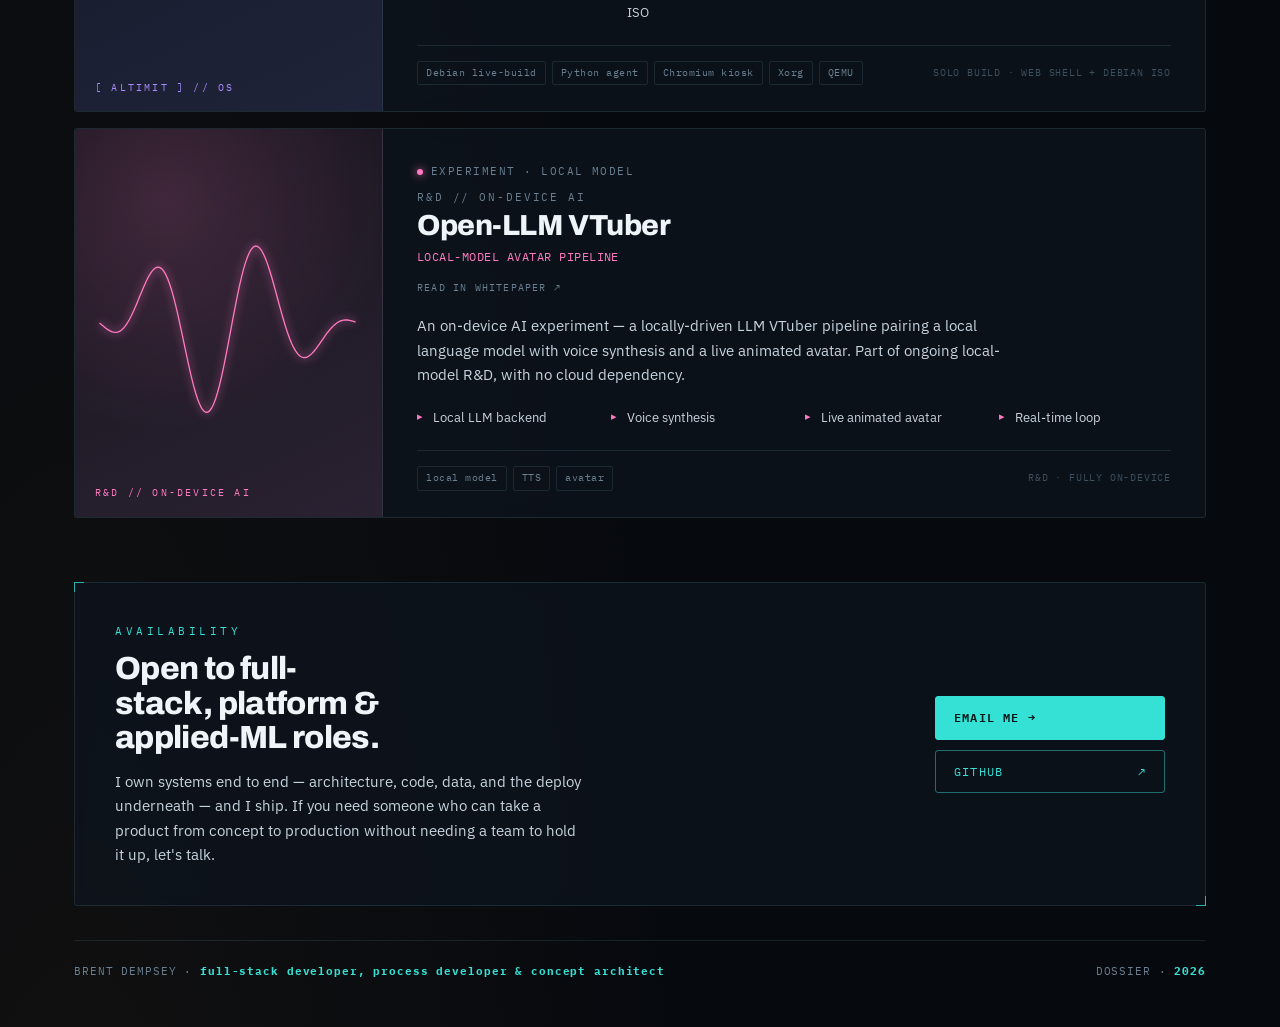
==== commit 12fd2451: "Whitepaper: add Training Library write-up (sec 07) + TOC; link card to it" ====
--- a/index.html
+++ b/index.html
@@ -507,6 +507,7 @@
       <div class="code">SYSTEMS // KNOWLEDGE</div>
       <h3>Training Library</h3>
       <div class="sub">Interactive firearms &amp; tactics training reference</div>
+      <a class="wp-link" href="whitepaper.html#training">Read in whitepaper ↗</a>
       <a class="wp-link" href="https://amonsemper.github.io/training-library/">View live ↗</a>
       <p>A self-contained training manual on the web: tactics references, an interactive <b>Armory</b>
         kit / ammo / gear planner, and a researched <b>Gun Guide</b> buying reference — four price tiers
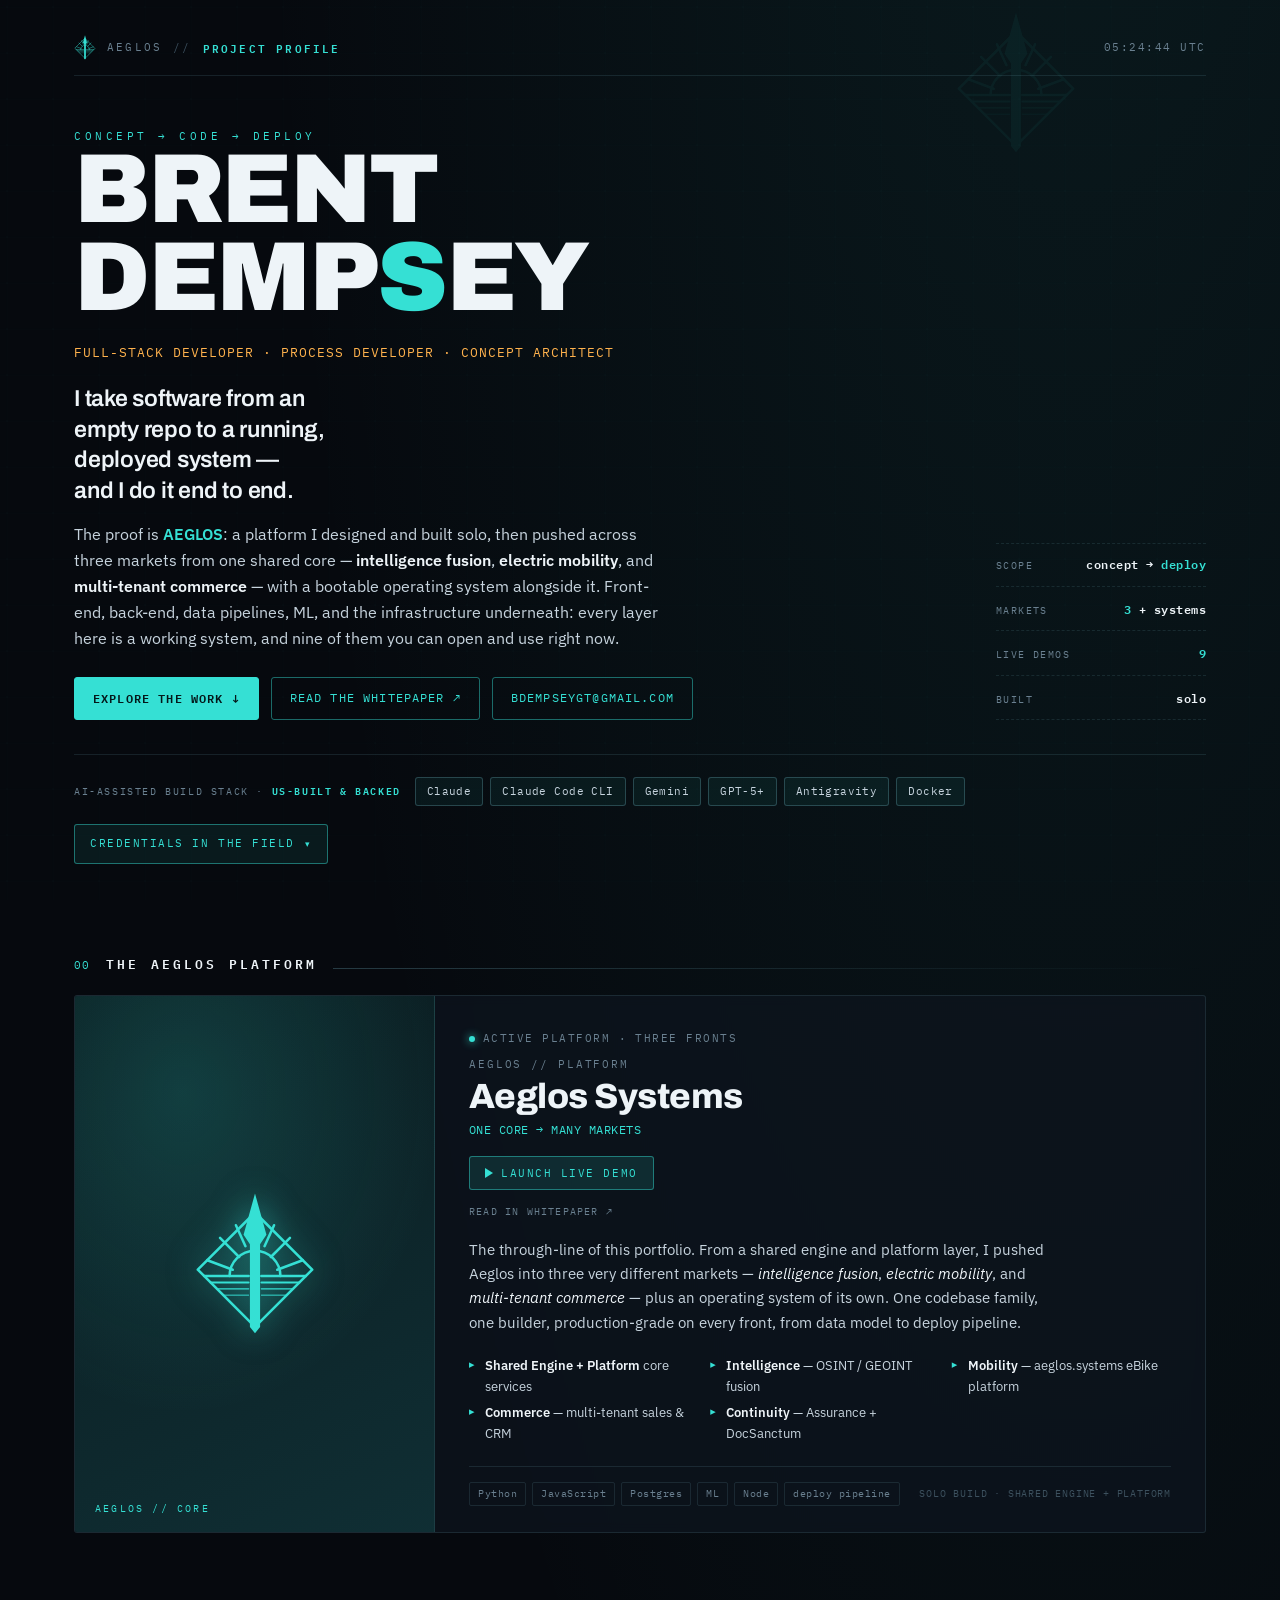
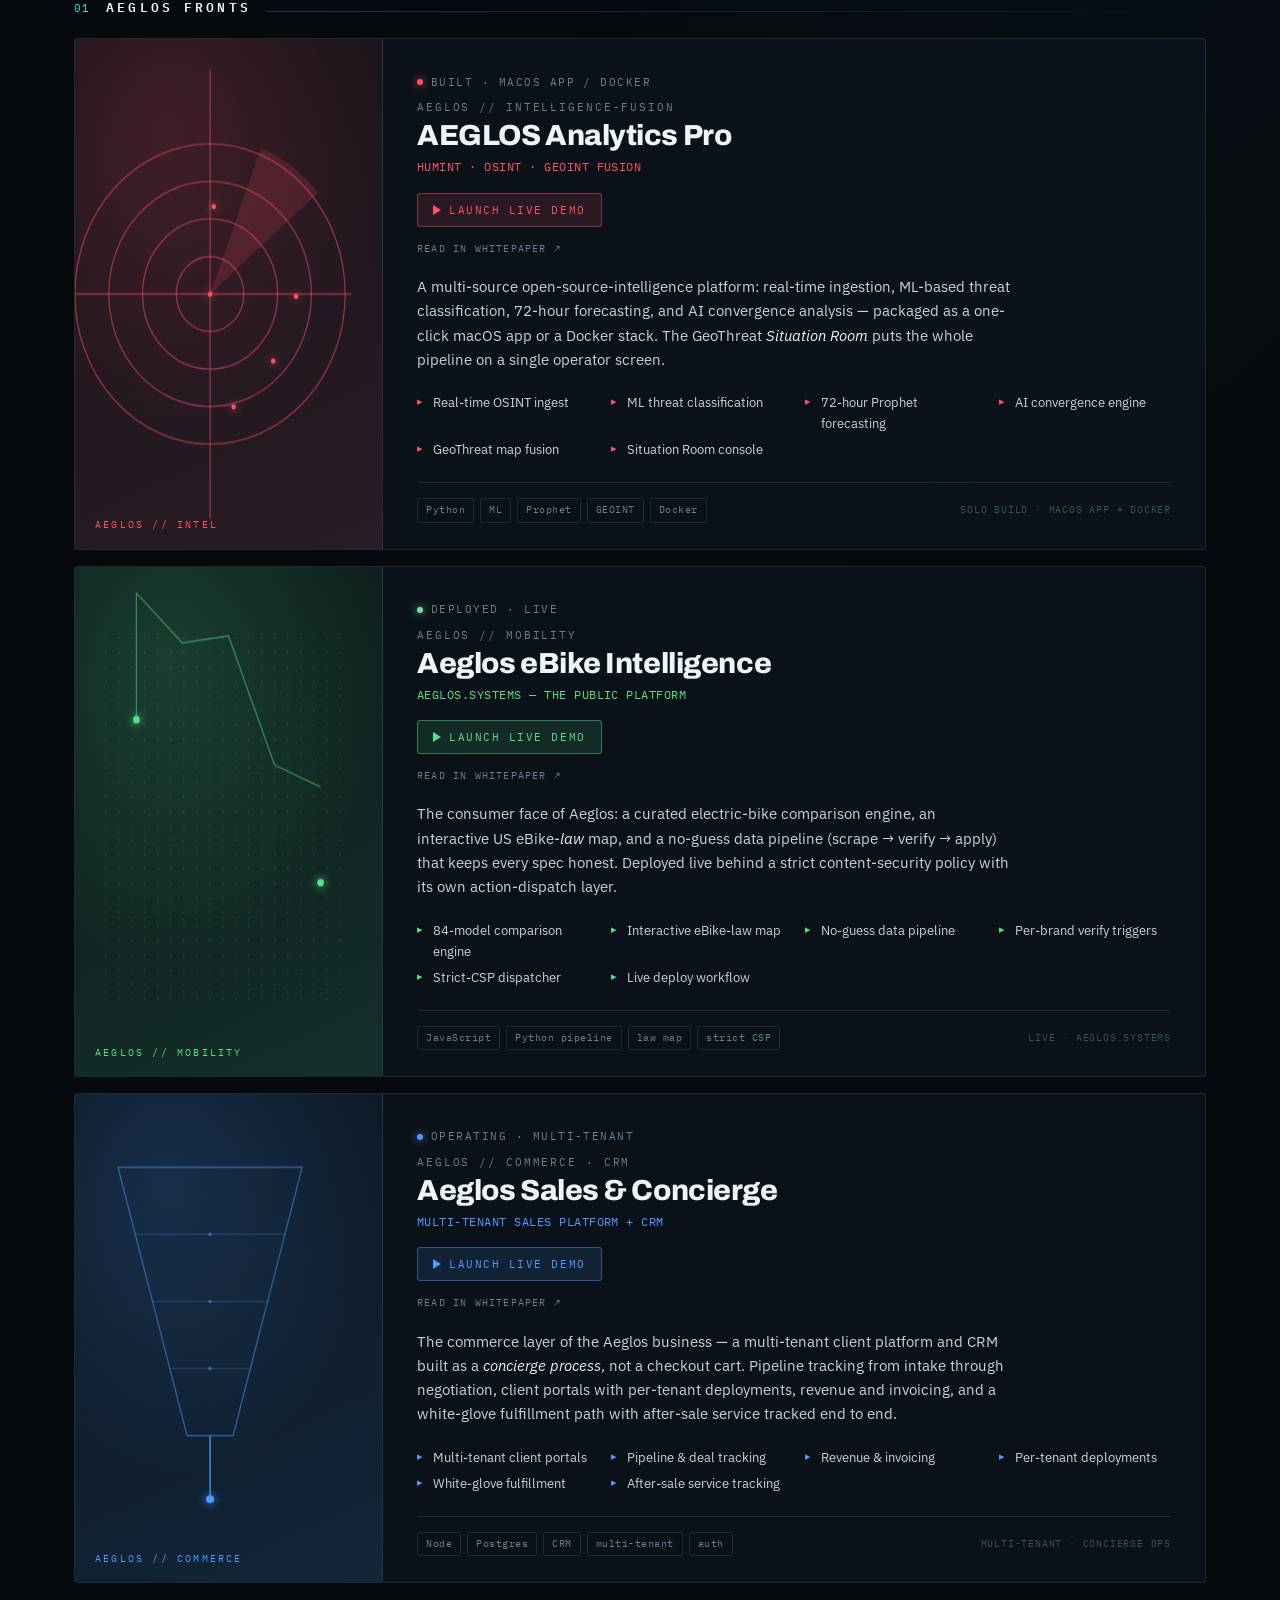
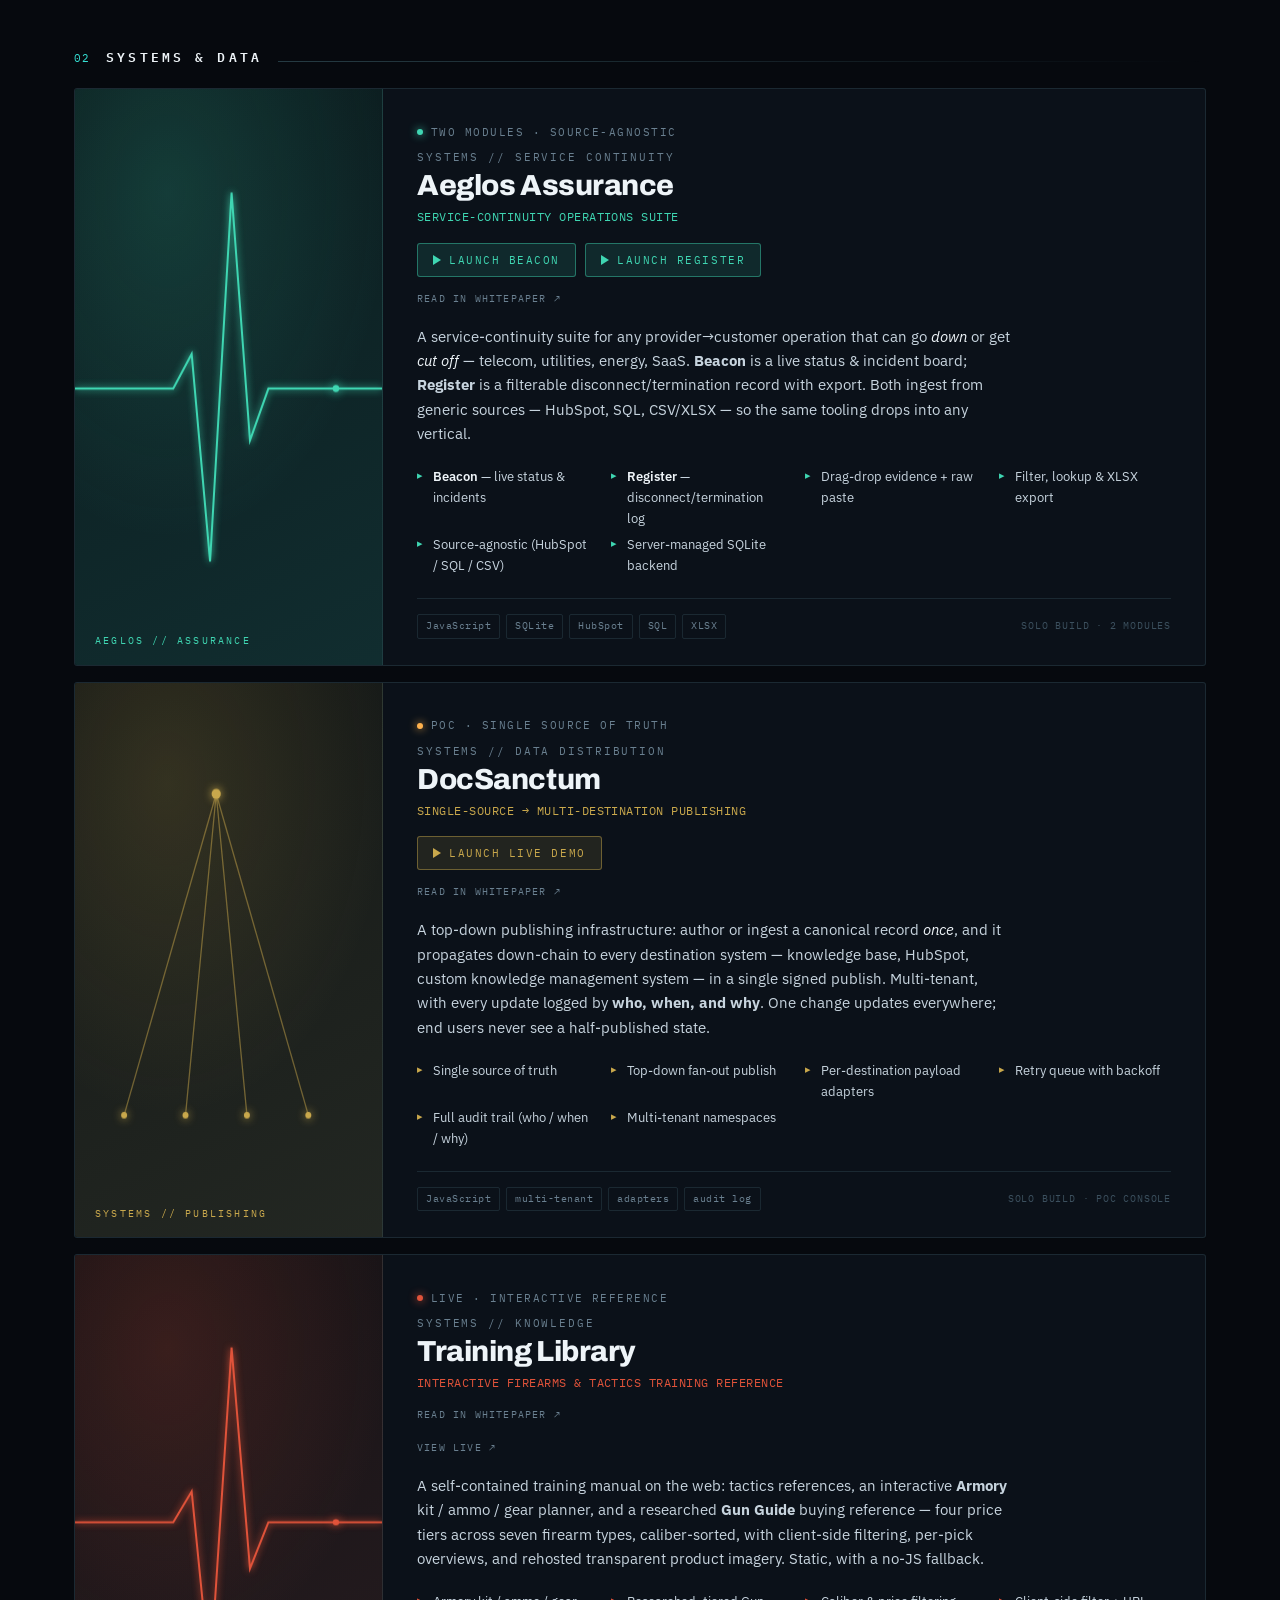
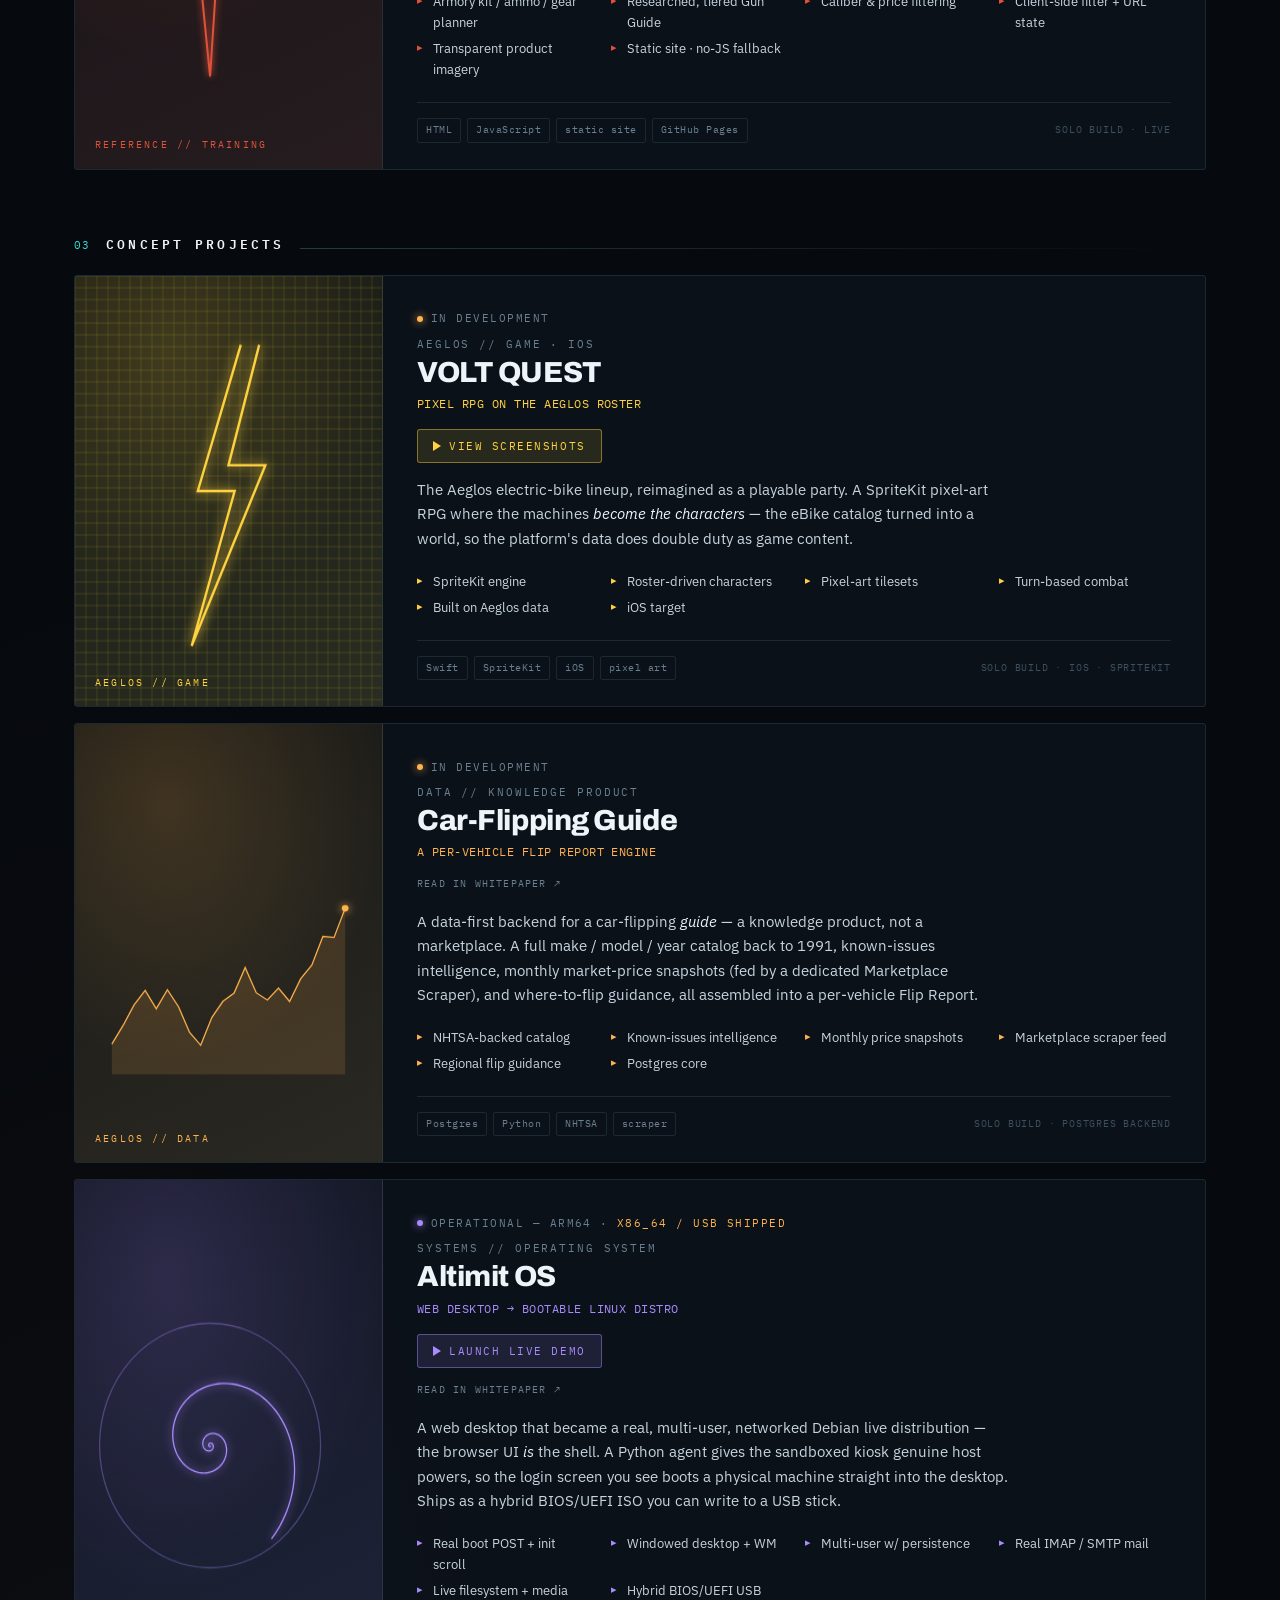
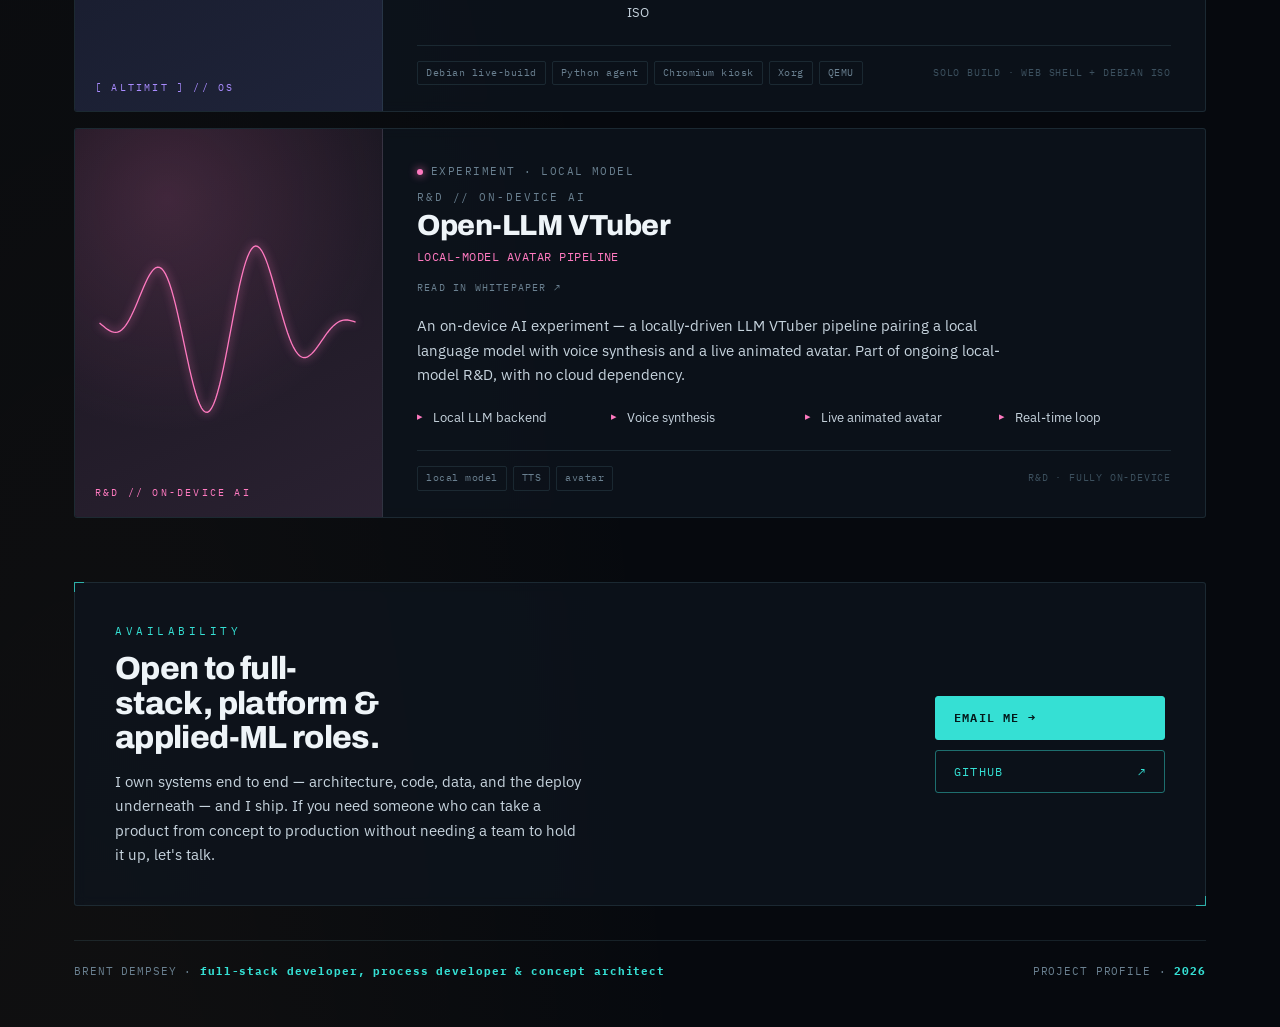
==== commit e758baa0: "Rebrand header/footer: Operator Dossier -> Project Profile" ====
--- a/index.html
+++ b/index.html
@@ -233,7 +233,7 @@
 <div class="wrap">
   <header>
     <div class="topbar">
-      <div class="brand"><svg class="mk mk-sm"><use href="#aeglos-mark"/></svg> AEGLOS <span class="sep">//</span> <b>OPERATOR&nbsp;DOSSIER</b></div>
+      <div class="brand"><svg class="mk mk-sm"><use href="#aeglos-mark"/></svg> AEGLOS <span class="sep">//</span> <b>PROJECT&nbsp;PROFILE</b></div>
       <div id="clock">--:--:-- UTC</div>
     </div>
     <div class="hero-grid">
@@ -652,7 +652,7 @@
 
   <footer>
     <div class="f">BRENT DEMPSEY · <b>full-stack developer, process developer &amp; concept architect</b></div>
-    <div class="f">DOSSIER · <b id="stamp">2026</b></div>
+    <div class="f">PROJECT PROFILE · <b id="stamp">2026</b></div>
   </footer>
 </div>
 
